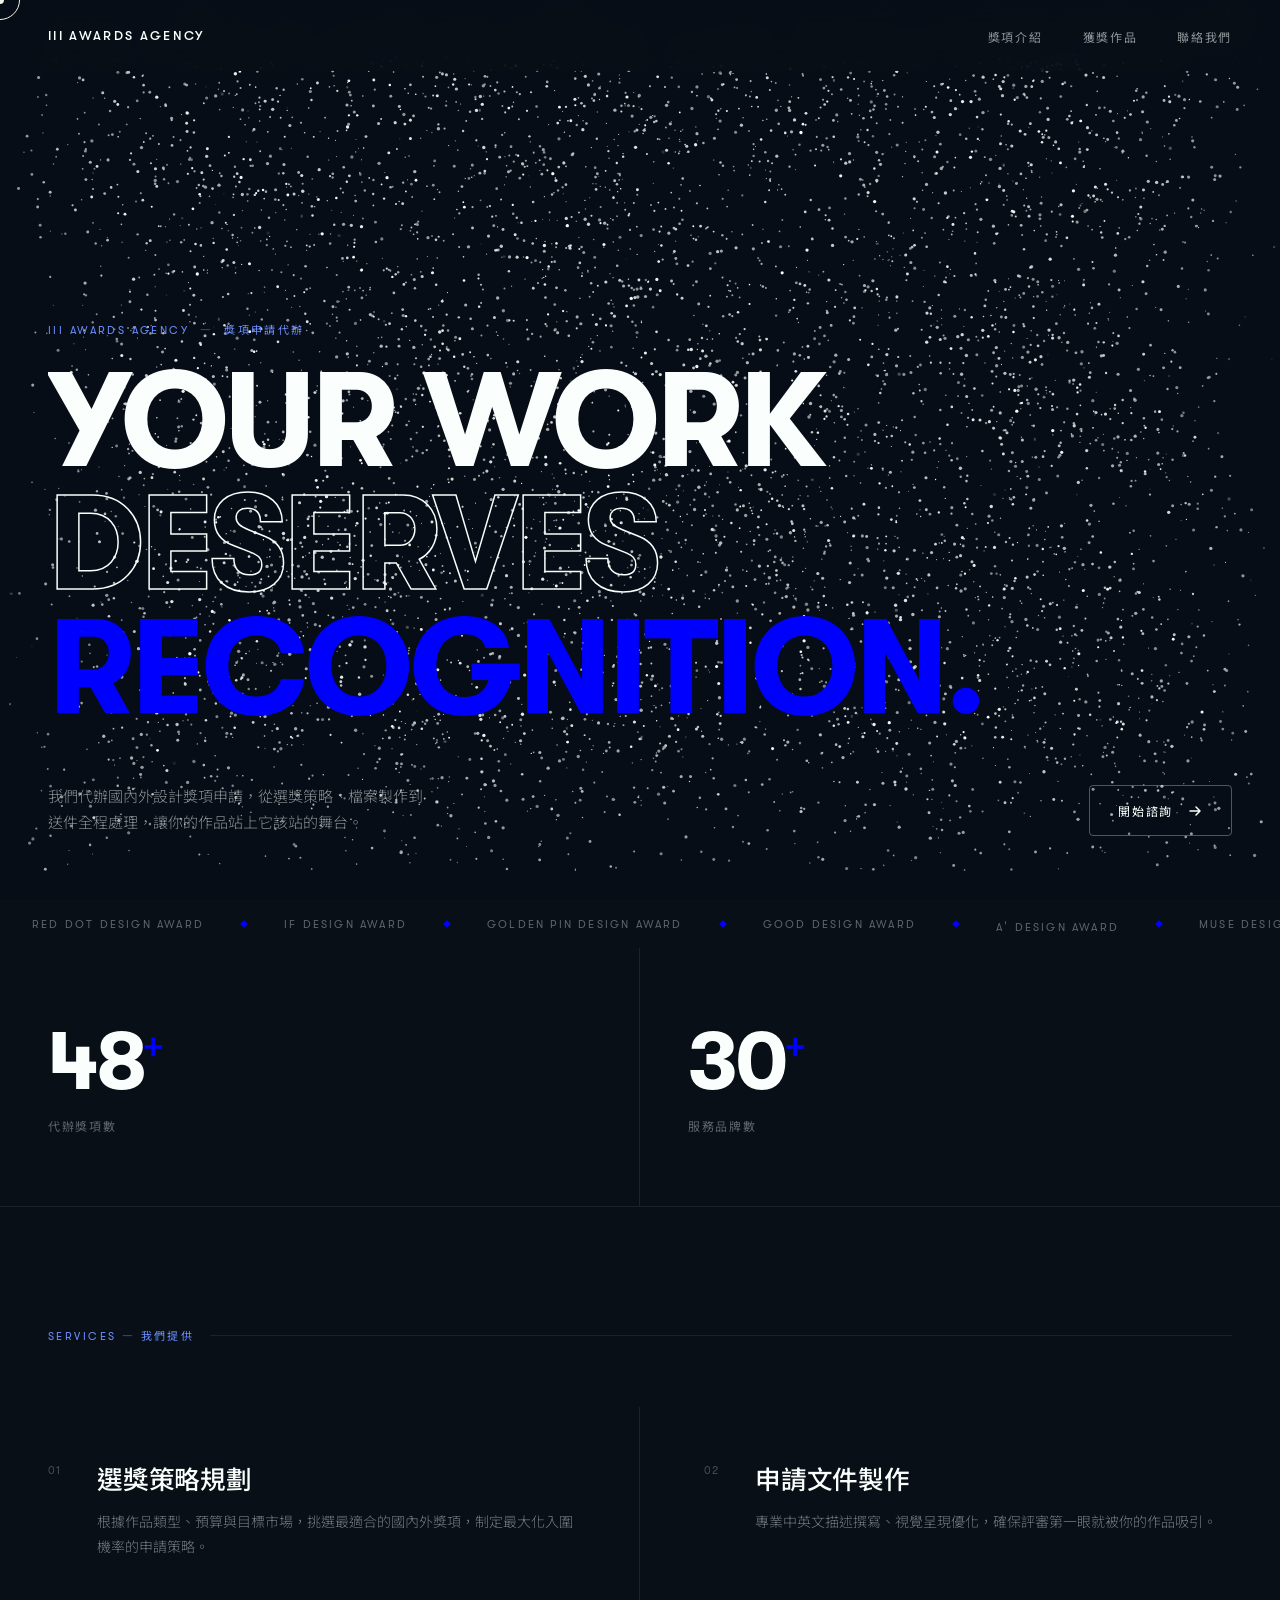
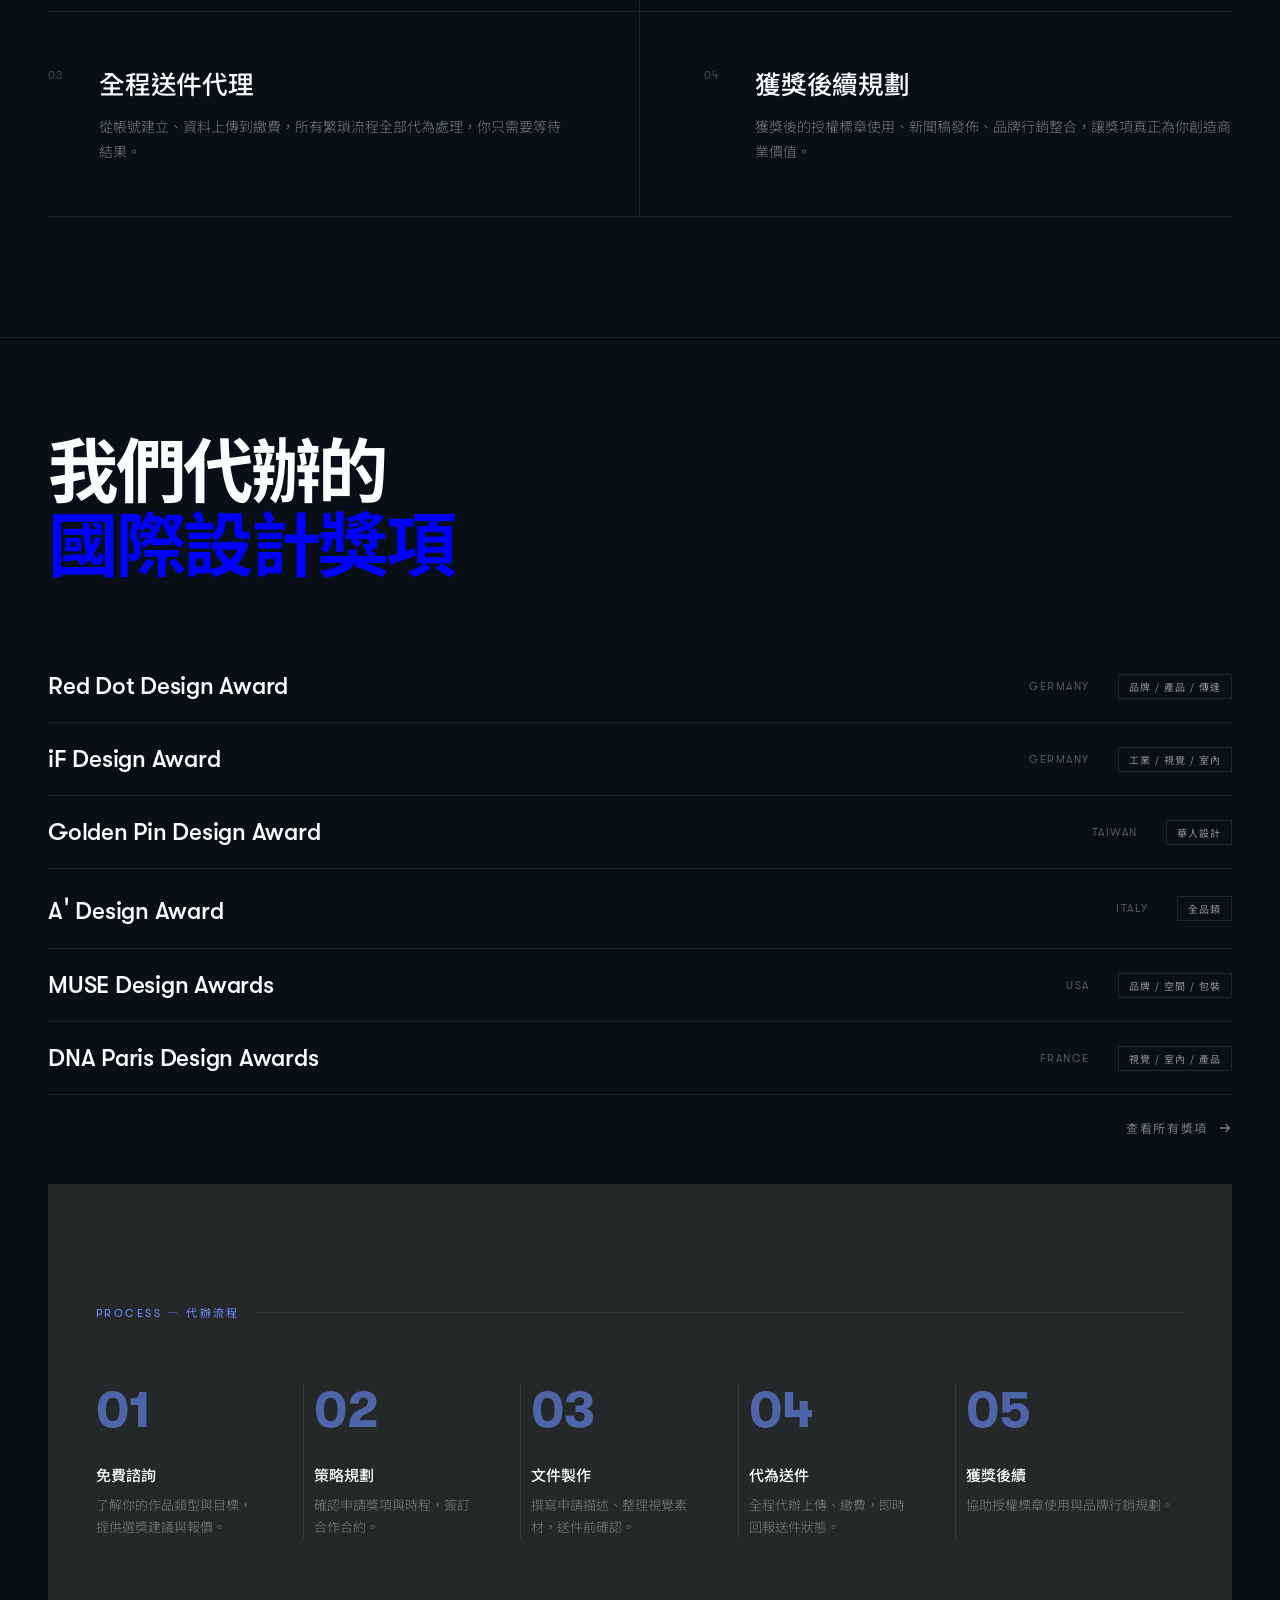
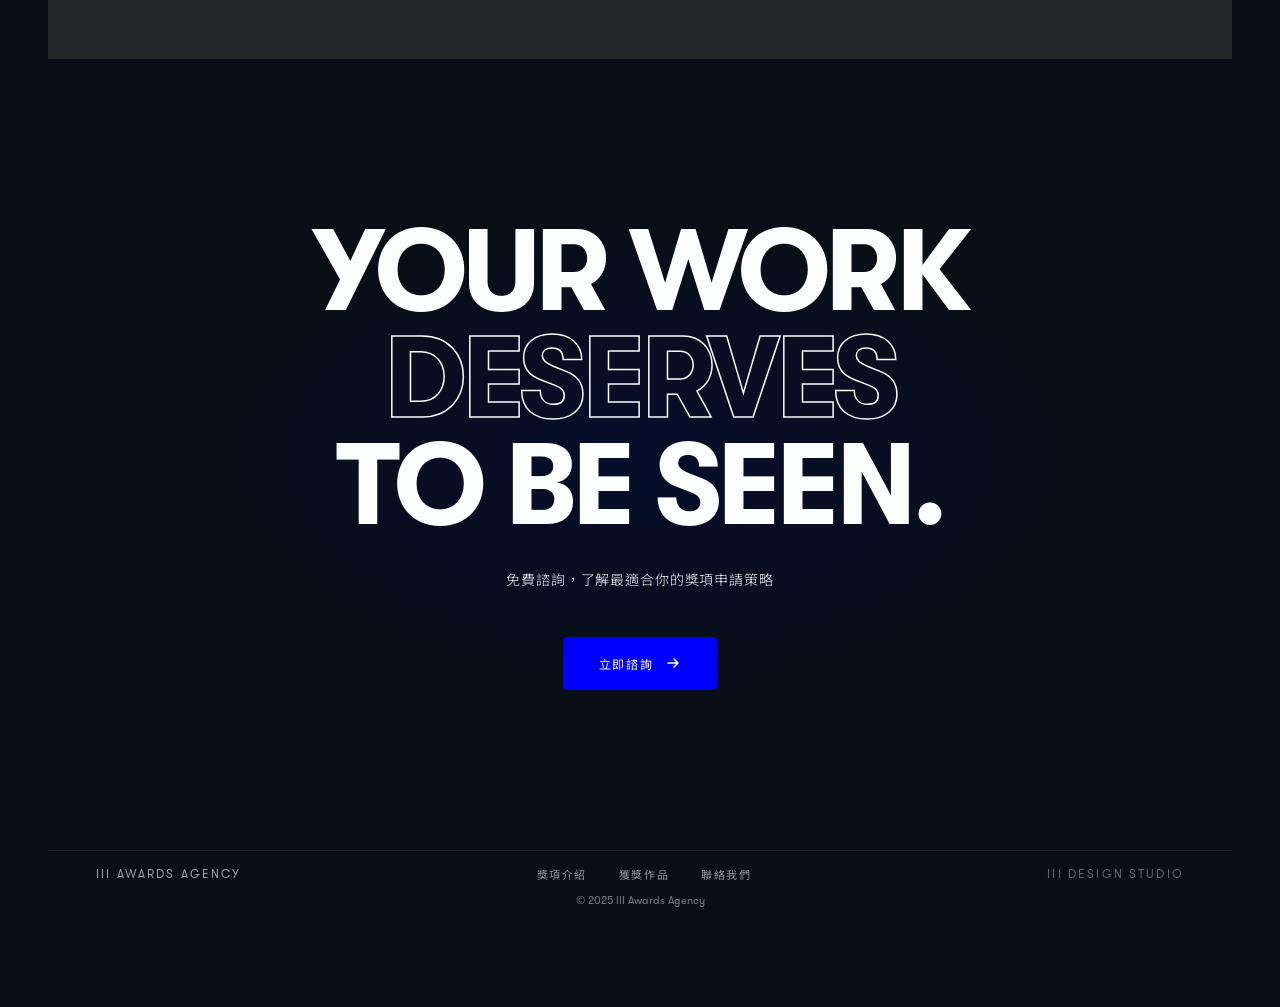
==== index.html @ 96a88ba6 "Update all HTML files" ====
<!DOCTYPE html>
<html lang="zh-TW">
<head>
<meta charset="UTF-8">
<meta name="viewport" content="width=device-width, initial-scale=1.0">
<title>III Awards Agency</title>
<link rel="preconnect" href="https://fonts.googleapis.com">
<link href="https://fonts.googleapis.com/css2?family=Noto+Sans+TC:wght@300;400;500;700&display=swap" rel="stylesheet">
<style>
  *, *::before, *::after { margin: 0; padding: 0; box-sizing: border-box; }
  html { scroll-behavior: smooth; }

  @font-face {
    font-family: 'GT Walsheim Trial';
    src: url('[data-uri]') format('opentype');
    font-weight: 400;
    font-display: swap;
  }
  @font-face {
    font-family: 'GT Walsheim Trial';
    src: url('[data-uri]') format('opentype');
    font-weight: 500;
    font-display: swap;
  }
  @font-face {
    font-family: 'GT Walsheim Trial';
    src: url('[data-uri]') format('opentype');
    font-weight: 700;
    font-display: swap;
  }
  :root {
    --kuro: #080F17;
    --snowy: #FAFFFD;
    --midnight: #252829;
    --blue: #0000FF;
    --blue-light: #6B8EFF;
    --sans: 'GT Walsheim Trial', 'Noto Sans TC', sans-serif;
  }
  /* CURSOR */
  * { cursor: none; }
  a, button { pointer-events: auto; }
  #cursor-dot {
    position: fixed; z-index: 9999;
    width: 8px; height: 8px;
    background: var(--snowy);
    border-radius: 50%;
    transform: translate(-50%, -50%);
    pointer-events: none;
    mix-blend-mode: difference;
  }
  #cursor-ring {
    position: fixed; z-index: 9998;
    width: 40px; height: 40px;
    border: 1.5px solid var(--snowy);
    border-radius: 50%;
    transform: translate(-50%, -50%);
    pointer-events: none;
    transition: width .25s, height .25s, border-color .25s;
    mix-blend-mode: difference;
  }
  body.hovering #cursor-ring {
    width: 64px; height: 64px;
    border-color: var(--blue);
  }

  body {
    background: var(--kuro);
    color: var(--snowy);
    font-family: var(--sans);
    overflow-x: hidden;
    -webkit-font-smoothing: antialiased;
  }

  /* NAV */
  nav {
    position: fixed; top: 0; left: 0; right: 0; z-index: 100;
    display: flex; align-items: center; justify-content: space-between;
    padding: 28px 48px;
    background: rgba(8,15,23,.85);
    backdrop-filter: blur(12px);
    -webkit-backdrop-filter: blur(12px);
  }
  .nav-logo {
    font-size: 13px; letter-spacing: .18em; text-transform: uppercase;
    color: var(--snowy); text-decoration: none; font-weight: 500;
  }
  .nav-links { display: flex; gap: 40px; list-style: none; position: fixed; top: 0; right: 48px; padding: 28px 0; align-items: center; z-index: 200; }
  .nav-links a {
    font-size: 12px; letter-spacing: .14em; text-transform: uppercase;
    color: var(--snowy); text-decoration: none; opacity: .55;
    transition: opacity .2s;
  }
  .nav-links a:hover { opacity: 1; }

  /* HERO */
  #hero {
    min-height: 100vh;
    display: flex; flex-direction: column; justify-content: flex-end;
    padding: 80px 48px 64px;
    position: relative;
  }

  .hero-eyebrow {
    font-size: 11px; letter-spacing: .22em; text-transform: uppercase;
    color: var(--blue-light); margin-bottom: 24px;
    animation: fadeUp .8s .3s both;
  }

  .hero-title {
    font-size: clamp(68px, 10.5vw, 156px);
    font-weight: 700; line-height: .92; letter-spacing: -.03em;
    text-transform: uppercase;
  }
  .hero-title .line { display: block; overflow: hidden; }
  .hero-title .line-inner {
    display: block;
    animation: slideUp .9s cubic-bezier(.16,1,.3,1) both;
  }
  .hero-title .line:nth-child(1) .line-inner { animation-delay: .4s; }
  .hero-title .line:nth-child(2) .line-inner { animation-delay: .52s; }
  .hero-title .line:nth-child(3) .line-inner { animation-delay: .64s; }
  .accent { color: var(--blue); }
  .outline {
    -webkit-text-stroke: 1.5px var(--snowy);
    color: transparent;
  }

  .hero-bottom {
    display: flex; align-items: flex-end; justify-content: space-between;
    margin-top: 52px;
    animation: fadeUp .8s 1s both;
  }
  .hero-desc {
    max-width: 380px; font-size: 15px; line-height: 1.75;
    opacity: .55; font-weight: 300;
  }
  .hero-cta {
    display: inline-flex; align-items: center; gap: 14px;
    text-decoration: none; color: var(--snowy);
    font-size: 12px; letter-spacing: .14em; text-transform: uppercase;
    border: 1px solid rgba(250,255,253,.3); padding: 16px 28px;
    border-radius: 4px;
    transition: background .3s, border-color .3s;
  }
  .hero-cta:hover { background: var(--blue); border-color: var(--blue); }
  .hero-cta svg { transition: transform .3s; }
  .hero-cta:hover svg { transform: translateX(5px); }

  .hero-bg-text { display: none; }

  .scroll-indicator, .scroll-line, .scroll-line::after { display: none !important; }

  /* MARQUEE */
  .marquee-wrap {
    overflow: hidden; padding: 14px 0; white-space: nowrap;
  }
  .marquee-track {
    display: inline-flex;
    animation: marquee 22s linear infinite;
  }
  .marquee-item {
    font-size: 11px; letter-spacing: .2em; text-transform: uppercase;
    opacity: .35; padding: 0 32px;
  }
  .marquee-sep { color: var(--blue); opacity: 1 !important; padding: 0 4px; font-size: 8px; }

  /* STATS */
  #stats {
    display: grid; grid-template-columns: repeat(2, 1fr);
    border-bottom: 1px solid rgba(250,255,253,.08);
  }
  .stat-item {
    padding: 72px 48px;
    border-right: 1px solid rgba(250,255,253,.08);
  }
  .stat-item:last-child { border-right: none; }
  .stat-num {
    font-size: clamp(56px, 6.5vw, 92px);
    font-weight: 700; letter-spacing: -.04em; line-height: 1;
  }
  .stat-num sup { font-size: .42em; color: var(--blue); vertical-align: super; }
  .stat-label {
    margin-top: 14px; font-size: 12px; letter-spacing: .14em;
    text-transform: uppercase; opacity: .35;
  }

  /* SERVICES */
  #services { padding: 120px 48px; }
  .section-tag {
    display: flex; align-items: center; gap: 16px;
    font-size: 11px; letter-spacing: .22em; text-transform: uppercase;
    color: var(--blue-light); margin-bottom: 64px;
  }
  .section-tag::after {
    content: ''; flex: 1; height: 1px;
    background: rgba(250,255,253,.08);
  }

  .services-grid { display: grid; grid-template-columns: 1fr 1fr; }
  .service-item {
    padding: 52px 0; border-bottom: 1px solid rgba(250,255,253,.08);
    display: flex; gap: 36px; align-items: flex-start;
    position: relative;
  }
  .service-item:nth-child(odd) {
    padding-right: 64px;
    border-right: 1px solid rgba(250,255,253,.08);
  }
  .service-item:nth-child(even) { padding-left: 64px; }
  .service-num {
    font-size: 11px; letter-spacing: .1em; opacity: .25;
    padding-top: 5px; flex-shrink: 0;
  }
  .service-content h3 {
    font-size: clamp(19px, 2vw, 26px); font-weight: 500;
    letter-spacing: -.01em; margin-bottom: 14px;
    transition: color .3s;
  }
  .service-item:hover .service-content h3 { color: var(--blue); }
  .service-content p {
    font-size: 14px; line-height: 1.75; opacity: .45; font-weight: 300;
  }

  /* AWARDS */
  #awards { padding: 100px 48px; border-top: 1px solid rgba(250,255,253,.08); }
  .awards-heading {
    font-size: clamp(38px, 5.5vw, 72px);
    font-weight: 700; letter-spacing: -.035em; line-height: 1.05;
    max-width: 680px; margin-bottom: 64px;
  }
  .awards-heading em { font-style: normal; color: var(--blue); }

  .award-row {
    display: flex; align-items: center; justify-content: space-between;
    padding: 22px 0; border-bottom: 1px solid rgba(250,255,253,.07);
    transition: padding-left .3s cubic-bezier(.16,1,.3,1);
  }
  .award-row:hover { padding-left: 12px; }
  .award-row:hover .award-name { color: var(--blue); }
  .award-name {
    font-size: clamp(17px, 1.9vw, 25px); font-weight: 500;
    letter-spacing: -.01em; transition: color .25s;
  }
  .award-meta { display: flex; align-items: center; gap: 28px; }
  .award-region {
    font-size: 11px; letter-spacing: .14em; text-transform: uppercase; opacity: .3;
  }
  .award-tag {
    font-size: 10px; letter-spacing: .1em; text-transform: uppercase;
    border: 1px solid rgba(250,255,253,.18); padding: 4px 10px; opacity: .55;
  }
  .award-more {
    padding: 24px 0 48px;
    display: flex; justify-content: flex-end;
  }
  .award-more-link {
    display: inline-flex; align-items: center; gap: 10px;
    font-size: 12px; letter-spacing: .14em; text-transform: uppercase;
    color: var(--snowy); text-decoration: none; opacity: .45;
    transition: opacity .2s, color .2s;
  }
  .award-more-link:hover { opacity: 1; color: var(--blue); }

  /* PROCESS */
  #process { padding: 120px 48px; background: var(--midnight); }
  .process-grid {
    display: grid; grid-template-columns: repeat(5, 1fr);
    gap: 0; margin-top: 60px;
  }
  .process-step {
    padding-right: 40px; border-right: 1px solid rgba(250,255,253,.08); margin-right: 10px;
  }
  .process-step:last-child { padding-right: 0; border-right: none; margin-right: 0; }
  .process-step-num {
    font-size: 52px; font-weight: 700;
    color: var(--blue-light); opacity: .6; line-height: 1; margin-bottom: 28px;
  }
  .process-step h4 {
    font-size: 15px; font-weight: 500; margin-bottom: 10px;
  }
  .process-step p {
    font-size: 13px; line-height: 1.7; opacity: .4; font-weight: 300;
  }

  /* CTA */
  #cta {
    padding: 160px 48px;
    display: flex; flex-direction: column; align-items: center; text-align: center;
    position: relative; overflow: hidden;
  }
  .cta-glow {
    position: absolute; inset: 0;
    background: radial-gradient(ellipse 55% 45% at 50% 50%, rgba(0,0,255,.09) 0%, transparent 70%);
    pointer-events: none;
  }
  .cta-title {
    font-size: clamp(52px, 9vw, 128px);
    font-weight: 700; letter-spacing: -.04em; line-height: .93;
    text-transform: uppercase; max-width: 860px;
  }
  .cta-sub {
    margin-top: 28px; font-size: 14px; opacity: .4;
    letter-spacing: .06em; font-weight: 300;
  }
  .cta-btn {
    margin-top: 48px;
    display: inline-flex; align-items: center; gap: 12px;
    background: var(--blue); color: var(--snowy);
    text-decoration: none; font-size: 12px;
    letter-spacing: .14em; text-transform: uppercase;
    padding: 18px 36px;
    border-radius: 4px;
    transition: background .3s, color .3s, transform .3s;
  }
  .cta-btn:hover {
    background: var(--snowy); color: var(--kuro);
    transform: translateY(-2px);
  }

  /* FOOTER */
  footer {
    border-top: 1px solid rgba(250,255,253,.08);
    padding: 14px 48px 0;
    display: flex; flex-direction: column; align-items: center; gap: 8px;
  }
  .footer-bottom-row {
    width: 100%;
    display: flex; align-items: center; justify-content: space-between;
  }
  .footer-logo { font-size: 12px; letter-spacing: .18em; text-transform: uppercase; opacity: .6; }
  .footer-links { display: flex; gap: 32px; list-style: none; }
  .footer-links a {
    font-size: 11px; letter-spacing: .14em; text-transform: uppercase;
    color: var(--snowy); text-decoration: none; opacity: .55;
    transition: opacity .2s; white-space: nowrap;
  }
  .footer-links a:hover { opacity: 1; }
  .footer-studio-link {
    display: inline-flex; align-items: center; gap: 10px;
    text-decoration: none; color: var(--snowy);
    font-size: 11px; letter-spacing: .14em; text-transform: uppercase;
    border: 1px solid rgba(250,255,253,.2); padding: 10px 18px;
    opacity: .5; transition: opacity .2s, border-color .2s;
  }
  .footer-studio-link:hover { opacity: 1; border-color: var(--blue); }
  .footer-copy { font-size: 11px; opacity: .45;  text-align: center; }

  /* KEYFRAMES */
  @keyframes fadeUp {
    from { opacity: 0; transform: translateY(20px); }
    to { opacity: 1; transform: translateY(0); }
  }
  @keyframes slideUp {
    from { transform: translateY(105%); }
    to { transform: translateY(0); }
  }
  @keyframes marquee {
    from { transform: translateX(0); }
    to { transform: translateX(-50%); }
  }
  @keyframes scrollDrop {
    0% { top: -100%; }
    100% { top: 100%; }
  }
  /* HERO LOGO */
  #particle-canvas {
    position: absolute;
    top: 0; left: 0;
    width: 100%; height: 100%;
    pointer-events: none;
    z-index: 0;
  }
  #hero > *:not(#particle-canvas) { position: relative; z-index: 1; }
  .hero-logo-wrap { display: none; }



  /* HAMBURGER */
  .nav-toggle { display: none; flex-direction: column; gap: 5px; background: none; border: none; cursor: none; z-index: 101; padding: 4px; }
  .nav-toggle span { display: block; width: 22px; height: 1.5px; background: var(--snowy); transition: transform .3s, opacity .3s; }
  .nav-toggle.open span:nth-child(1) { transform: translateY(6.5px) rotate(45deg); }
  .nav-toggle.open span:nth-child(2) { opacity: 0; }
  .nav-toggle.open span:nth-child(3) { transform: translateY(-6.5px) rotate(-45deg); }
  @media (max-width: 768px) {
    nav { padding: 14px 20px; }
    .nav-toggle { display: flex; }
    .nav-links {
      display: none; position: fixed; top: 0; left: 0; right: 0; bottom: 0; padding: 0;
      background: rgba(8,15,23,.97); flex-direction: column;
      align-items: center; justify-content: center; gap: 40px; z-index: 200;
    }
    .nav-links.open { display: flex; }
    .nav-links li a { font-size: 20px; letter-spacing: .1em; opacity: .8; }

    /* PROCESS: stack vertically on mobile */
    .process-grid {
      grid-template-columns: 1fr;
      overflow-x: visible;
    }
    .process-step {
      padding-right: 0;
      border-right: none;
      margin-right: 0;
      padding-bottom: 40px;
      border-bottom: 1px solid rgba(250,255,253,.08);
      margin-bottom: 10px;
    }
    .process-step:last-child {
      padding-bottom: 0;
      border-bottom: none;
      margin-bottom: 0;
    }

    /* CTA button: normal on mobile */
    .hero-cta {
      white-space: nowrap;
    }

    /* Hero bottom: stack vertically on mobile */
    .hero-bottom {
      flex-direction: column;
      align-items: flex-start;
      gap: 32px;
    }

    /* Services: single column on mobile */
    .services-grid { grid-template-columns: 1fr; }
    .service-item:nth-child(odd) { padding-right: 0; border-right: none; }
    .service-item:nth-child(even) { padding-left: 0; }

    /* FOOTER: stack vertically */
    .footer-bottom-row {
      flex-direction: column;
      align-items: center;
      text-align: center;
      gap: 16px;
    }
    .footer-links a { font-size: 11px; }
  }
  @media(pointer:coarse){ #cursor-dot, #cursor-ring { display: none; } * { cursor: auto; } }
</style>
</head>
<body>

<div id="cursor-dot"></div>
<div id="cursor-ring"></div>
<!-- NAV -->
<nav>
  <a href="index.html" class="nav-logo">III AWARDS AGENCY</a>
    <button class="nav-toggle" id="navToggle" aria-label="Menu">
    <span></span><span></span><span></span>
  </button>
</nav>
<ul class="nav-links" id="navLinks">
    <li><a href="awards.html">獎項介紹</a></li>
    <li><a href="works.html">獲獎作品</a></li>
    <li><a href="contact.html">聯絡我們</a></li>
  </ul>

<!-- HERO -->
<section id="hero">
  <canvas id="particle-canvas"></canvas>
  <div class="hero-bg-text">IAA</div>
  <div class="hero-logo-wrap">
    <div class="hero-logo-img" style="display:block;width:100%;"><?xml version="1.0" encoding="UTF-8"?>
<svg id="_圖層_1" xmlns="http://www.w3.org/2000/svg" version="1.1" viewBox="0 0 1920 334.55">
  <!-- Generator: Adobe Illustrator 30.2.1, SVG Export Plug-In . SVG Version: 2.1.1 Build 1)  -->
  <defs>
    <style>
      .st0 {
        fill: #fff;
      }
    </style>
  </defs>
  <path class="st0" d="M1919.74,185.83c-1.14,4.52-5.8,7.36-10.19,6.85-2.38-.27-4.57-1.37-6.53-2.74-1.92-1.37-3.75-2.83-5.71-4.16-3.88-2.61-7.95-4.94-12.16-6.99-4.16-2.01-8.5-3.79-12.93-5.26-4.48-1.51-9-2.79-13.62-3.75-4.71-1.05-9.46-1.83-14.26-2.42-4.89-.55-9.83-.96-14.81-1.14-2.97-.14-5.99-.18-9-.18-26.6,0-51.5,7.81-72.53,21.39-.87.55-1.78,1.14-2.65,1.74-.41.27-.82.55-1.19.82l-179.14,118.09-1.05.69-4.62,3.24c-.32.23-.69.41-1.05.59-26.09,15.22-52.01,22.3-77.46,21.94-54.49-.78-96.82-34.3-133.12-71.63-36.04-37.06-71.42-89.01-124.23-101.35-10.14-2.37-20.56-3.55-30.97-3.55-27.6,0-53.29,8.27-74.86,22.48-1.87,1.23-3.75,2.51-5.58,3.84-.14.14-.32.23-.5.37l-1.78,1.23-180.38,125.31c-.37.23-.73.41-1.1.59-7.54,4.39-15.08,8.13-22.58,11.2-.87.37-1.69.69-2.56,1.01-3.11,1.19-6.22,2.28-9.32,3.29-1.23.41-2.47.78-3.75,1.14-45.97,13.14-89.2.82-127.45-25.66-21.61-14.96-41.24-32.9-58.14-53.29-16.01-19.32-31.14-39.63-49.97-56.37-8.18-7.28-17.05-13.82-26.71-19.01-19.19-10.33-41.04-16.13-64.21-16.13-27.6,0-53.29,8.27-74.86,22.48-1.87,1.23-3.75,2.51-5.58,3.84l-.5.37s-1.55,1.1-1.6,1.1l-174.89,121.47-1.1.73-4.62,3.24c-.32.23-.69.41-1.05.59-26.6,15.54-52.97,22.53-78.83,21.98-.64,0-1.28,0-1.92-.05-13.98-.14-27.65-2.7-40.86-7.81-.18-.09-.32-.14-.46-.18-35.55-12.38-69.97-38.75-102.64-76.64l-13.62-16.5L3.68,159.46l-1.1-1.51c-2.74-3.75-2.88-6.85-2.33-9.19,1.14-4.52,5.8-7.36,10.19-6.85,2.38.27,4.57,1.37,6.53,2.74,1.92,1.37,3.75,2.83,5.71,4.16,3.88,2.61,7.95,4.94,12.16,6.99,4.16,2.01,8.5,3.79,12.93,5.26,4.48,1.51,9,2.79,13.62,3.75,4.71,1.05,9.46,1.83,14.26,2.42,4.89.55,9.83.96,14.81,1.14,2.97.14,5.99.18,9,.18,26.6,0,51.5-7.81,72.53-21.39.87-.55,1.78-1.14,2.65-1.74.41-.27.82-.55,1.19-.82L354.93,26.56l1.1-.73,4.62-3.25c.32-.23.69-.41,1.05-.59C387.79,6.78,413.7-.31,439.16.06c15.22-.27,29.98,2.28,44.24,7.86,15.9,6.17,31.17,15.99,45.84,29.8,12.98,12.16,23.54,26.69,35.37,39.9,5.58,6.22,10.92,12.61,16.04,19.24,17.09,22.26,41.27,41.5,65.9,55.3,5.16,2.88,10.47,5.53,15.86,7.86.05.05.14.05.18.09,16.13,7.04,33.27,11.56,50.86,12.48,9.47.49,19.01-.12,28.36-1.66,9.41-1.55,18.65-4.07,27.59-7.39,8.87-3.3,17.46-7.37,25.56-12.27,24.49-14.82,110.8-73.24,130.4-86.15,19.72-12.99,39.07-27.54,59.58-39.26,9.92-5.67,19.65-10.42,29.29-14.26.87-.37,1.69-.69,2.56-1.01,3.11-1.19,6.26-2.28,9.37-3.29,1.23-.41,2.47-.78,3.7-1.14,31.44-9.32,61.33-8.23,89.3,4.71.14,0,.27.05.36.14,9.6,4.43,18.92,10.28,28.01,17.55.32.18.64.46.91.73,10.74,8.68,21.16,19.38,31.21,32.17,8.09,9.6,15.99,19.38,24.13,28.97,10.56,12.52,21.89,24.5,34.14,35.14,14.62,12.89,30.62,23.95,48.35,32.31,1.92.91,3.88,1.78,5.85,2.61,6.99,2.97,14.12,5.48,21.43,7.45,30.12,8.13,61.56,5.44,90.26-6.58,9.55-3.43,18.6-7.95,27.01-13.39.87-.55,1.78-1.14,2.65-1.74.41-.27.82-.55,1.19-.82l179.1-118.04,1.1-.73,4.62-3.24c.32-.23.69-.41,1.05-.59,26.6-15.54,52.97-22.53,78.83-21.98.69.05,1.33.05,1.92.05,13.98.14,27.65,2.7,40.86,7.82.18.05.32.09.46.18,35.55,12.39,69.97,38.75,102.64,76.64l13.62,16.5,57.45,73.17,1.1,1.51c2.74,3.75,2.88,6.85,2.33,9.19v-.06Z"/>
</svg></div>
  </div>
    <p class="hero-eyebrow">III Awards Agency &nbsp;—&nbsp; 獎項申請代辦</p>
  <h1 class="hero-title">
    <span class="line"><span class="line-inner">Your Work</span></span>
    <span class="line"><span class="line-inner outline">Deserves</span></span>
    <span class="line"><span class="line-inner accent">Recognition.</span></span>
  </h1>
  <div class="hero-bottom">
    <p class="hero-desc">
      我們代辦國內外設計獎項申請，從選獎策略、檔案製作到送件全程處理，讓你的作品站上它該站的舞台。
    </p>
    <a href="contact.html" class="hero-cta">
      開始諮詢
      <svg width="16" height="16" viewBox="0 0 16 16" fill="none">
        <path d="M3 8h10M9 4l4 4-4 4" stroke="currentColor" stroke-width="1.5" stroke-linecap="round" stroke-linejoin="round"/>
      </svg>
    </a>
  </div>
</section>

<!-- MARQUEE -->
<div class="marquee-wrap">
  <div class="marquee-track">
    <span class="marquee-item">Red Dot Design Award</span><span class="marquee-sep">◆</span>
    <span class="marquee-item">iF Design Award</span><span class="marquee-sep">◆</span>
    <span class="marquee-item">Golden Pin Design Award</span><span class="marquee-sep">◆</span>
    <span class="marquee-item">Good Design Award</span><span class="marquee-sep">◆</span>
    <span class="marquee-item">A' Design Award</span><span class="marquee-sep">◆</span>
    <span class="marquee-item">MUSE Design Awards</span><span class="marquee-sep">◆</span>
    <span class="marquee-item">DNA Paris Design Awards</span><span class="marquee-sep">◆</span>
    <span class="marquee-item">Taiwan Excellence</span><span class="marquee-sep">◆</span>
    <span class="marquee-item">Red Dot Design Award</span><span class="marquee-sep">◆</span>
    <span class="marquee-item">iF Design Award</span><span class="marquee-sep">◆</span>
    <span class="marquee-item">Golden Pin Design Award</span><span class="marquee-sep">◆</span>
    <span class="marquee-item">Good Design Award</span><span class="marquee-sep">◆</span>
    <span class="marquee-item">A' Design Award</span><span class="marquee-sep">◆</span>
    <span class="marquee-item">MUSE Design Awards</span><span class="marquee-sep">◆</span>
    <span class="marquee-item">DNA Paris Design Awards</span><span class="marquee-sep">◆</span>
    <span class="marquee-item">Taiwan Excellence</span><span class="marquee-sep">◆</span>
  </div>
</div>

<!-- STATS -->
<section id="stats">
  <div class="stat-item">
    <div class="stat-num">48<sup>+</sup></div>
    <div class="stat-label">代辦獎項數</div>
  </div>
  <div class="stat-item">
    <div class="stat-num">30<sup>+</sup></div>
    <div class="stat-label">服務品牌數</div>
  </div>
</section>

<!-- SERVICES -->
<section id="services">
  <div class="section-tag">Services — 我們提供</div>
  <div class="services-grid">
    <div class="service-item">
      <span class="service-num">01</span>
      <div class="service-content">
        <h3>選獎策略規劃</h3>
        <p>根據作品類型、預算與目標市場，挑選最適合的國內外獎項，制定最大化入圍機率的申請策略。</p>
      </div>
    </div>
    <div class="service-item">
      <span class="service-num">02</span>
      <div class="service-content">
        <h3>申請文件製作</h3>
        <p>專業中英文描述撰寫、視覺呈現優化，確保評審第一眼就被你的作品吸引。</p>
      </div>
    </div>
    <div class="service-item">
      <span class="service-num">03</span>
      <div class="service-content">
        <h3>全程送件代理</h3>
        <p>從帳號建立、資料上傳到繳費，所有繁瑣流程全部代為處理，你只需要等待結果。</p>
      </div>
    </div>
    <div class="service-item">
      <span class="service-num">04</span>
      <div class="service-content">
        <h3>獲獎後續規劃</h3>
        <p>獲獎後的授權標章使用、新聞稿發佈、品牌行銷整合，讓獎項真正為你創造商業價值。</p>
      </div>
    </div>
  </div>
</section>

<!-- AWARDS LIST -->
<section id="awards">
  <h2 class="awards-heading">
    我們代辦的<br><em>國際設計獎項</em>
  </h2>
  <div class="awards-list">
    <div class="award-row">
      <span class="award-name">Red Dot Design Award</span>
      <div class="award-meta">
        <span class="award-region">Germany</span>
        <span class="award-tag">品牌 / 產品 / 傳達</span>
      </div>
    </div>
    <div class="award-row">
      <span class="award-name">iF Design Award</span>
      <div class="award-meta">
        <span class="award-region">Germany</span>
        <span class="award-tag">工業 / 視覺 / 室內</span>
      </div>
    </div>
    <div class="award-row">
      <span class="award-name">Golden Pin Design Award</span>
      <div class="award-meta">
        <span class="award-region">Taiwan</span>
        <span class="award-tag">華人設計</span>
      </div>
    </div>
    <div class="award-row">
      <span class="award-name">A' Design Award</span>
      <div class="award-meta">
        <span class="award-region">Italy</span>
        <span class="award-tag">全品類</span>
      </div>
    </div>
    <div class="award-row">
      <span class="award-name">MUSE Design Awards</span>
      <div class="award-meta">
        <span class="award-region">USA</span>
        <span class="award-tag">品牌 / 空間 / 包裝</span>
      </div>
    </div>
    <div class="award-row">
      <span class="award-name">DNA Paris Design Awards</span>
      <div class="award-meta">
        <span class="award-region">France</span>
        <span class="award-tag">視覺 / 室內 / 產品</span>
      </div>
    </div>
    <div class="award-more">
      <a href="awards.html" class="award-more-link">
        查看所有獎項
        <svg width="14" height="14" viewBox="0 0 14 14" fill="none">
          <path d="M2.5 7h9M8 3.5L11.5 7 8 10.5" stroke="currentColor" stroke-width="1.3" stroke-linecap="round" stroke-linejoin="round"/>
        </svg>
      </a>
    </div>

<!-- PROCESS -->
<section id="process">
  <div class="section-tag">Process — 代辦流程</div>
  <div class="process-grid">
    <div class="process-step">
      <div class="process-step-num">01</div>
      <h4>免費諮詢</h4>
      <p>了解你的作品類型與目標，提供選獎建議與報價。</p>
    </div>
    <div class="process-step">
      <div class="process-step-num">02</div>
      <h4>策略規劃</h4>
      <p>確認申請獎項與時程，簽訂合作合約。</p>
    </div>
    <div class="process-step">
      <div class="process-step-num">03</div>
      <h4>文件製作</h4>
      <p>撰寫申請描述、整理視覺素材，送件前確認。</p>
    </div>
    <div class="process-step">
      <div class="process-step-num">04</div>
      <h4>代為送件</h4>
      <p>全程代辦上傳、繳費，即時回報送件狀態。</p>
    </div>
    <div class="process-step">
      <div class="process-step-num">05</div>
      <h4>獲獎後續</h4>
      <p>協助授權標章使用與品牌行銷規劃。</p>
    </div>
  </div>
</section>

<!-- CTA -->
<section id="cta">
  <div class="cta-glow"></div>
  <h2 class="cta-title">
    Your Work<br><span class="outline">Deserves</span><br>To Be Seen.
  </h2>
  <p class="cta-sub">免費諮詢，了解最適合你的獎項申請策略</p>
  <a href="contact.html" class="cta-btn">
    立即諮詢
    <svg width="16" height="16" viewBox="0 0 16 16" fill="none">
      <path d="M3 8h10M9 4l4 4-4 4" stroke="currentColor" stroke-width="1.5" stroke-linecap="round" stroke-linejoin="round"/>
    </svg>
  </a>
</section>

<!-- FOOTER -->
<footer>
  <div class="footer-bottom-row">
    <div class="footer-logo">III AWARDS AGENCY</div>
    <ul class="footer-links">
      <li><a href="awards.html">獎項介紹</a></li>
      <li><a href="works.html">獲獎作品</a></li>
      <li><a href="contact.html">聯絡我們</a></li>
    </ul>
    <div class="footer-logo"><a href="https://iiidesignstudio.webflow.io" target="_blank" style="color:inherit;text-decoration:none;opacity:.6;transition:opacity .2s;" onmouseenter="this.style.opacity='1'" onmouseleave="this.style.opacity='.6'">III Design Studio</a></div>
  </div>
  <div class="footer-copy">© 2025 III Awards Agency</div>
</footer>

<script>
  // CURSOR
  const dot = document.getElementById('cursor-dot');
  const ring = document.getElementById('cursor-ring');
  let mx = 0, my = 0, rx = 0, ry = 0;

  document.addEventListener('mousemove', e => {
    mx = e.clientX; my = e.clientY;
    dot.style.left = mx + 'px';
    dot.style.top = my + 'px';
  });

  (function animRing() {
    rx += (mx - rx) * .11;
    ry += (my - ry) * .11;
    ring.style.left = rx + 'px';
    ring.style.top = ry + 'px';
    requestAnimationFrame(animRing);
  })();

  document.querySelectorAll('a, button, .service-item, .award-row').forEach(el => {
    el.addEventListener('mouseenter', () => document.body.classList.add('hovering'));
    el.addEventListener('mouseleave', () => document.body.classList.remove('hovering'));
  });

  // SCROLL REVEAL via IntersectionObserver
  const io = new IntersectionObserver(entries => {
    entries.forEach(e => {
      if (e.isIntersecting) {
        e.target.style.opacity = '1';
        e.target.style.transform = 'translateY(0) translateX(0)';
      }
    });
  }, { threshold: 0.12 });

  function reveal(selector, opts = {}) {
    document.querySelectorAll(selector).forEach((el, i) => {
      const tx = opts.x ? `translateX(${opts.x})` : 'translateY(30px)';
      const delay = opts.stagger ? i * opts.stagger : (opts.delay || 0);
      el.style.opacity = '0';
      el.style.transform = tx;
      el.style.transition = `opacity .7s ${delay}s cubic-bezier(.16,1,.3,1), transform .7s ${delay}s cubic-bezier(.16,1,.3,1)`;
      io.observe(el);
    });
  }

  reveal('.stat-item', { stagger: .1 });
  reveal('.service-item', { stagger: .08 });
  reveal('.awards-heading', { delay: 0 });
  reveal('.award-row', { x: '-20px', stagger: .07 });
  reveal('.process-step', { stagger: .1 });
  reveal('.cta-title', { delay: 0 });
  reveal('.cta-sub', { delay: .1 });
  reveal('.cta-btn', { delay: .2 });

  // LOGO PARTICLES — Canvas版
  (function() {
    const canvas = document.getElementById('particle-canvas');
    const ctx = canvas.getContext('2d');

    const SVG_PATH = "M1919.74,185.83c-1.14,4.52-5.8,7.36-10.19,6.85-2.38-.27-4.57-1.37-6.53-2.74-1.92-1.37-3.75-2.83-5.71-4.16-3.88-2.61-7.95-4.94-12.16-6.99-4.16-2.01-8.5-3.79-12.93-5.26-4.48-1.51-9-2.79-13.62-3.75-4.71-1.05-9.46-1.83-14.26-2.42-4.89-.55-9.83-.96-14.81-1.14-2.97-.14-5.99-.18-9-.18-26.6,0-51.5,7.81-72.53,21.39-.87.55-1.78,1.14-2.65,1.74-.41.27-.82.55-1.19.82l-179.14,118.09-1.05.69-4.62,3.24c-.32.23-.69.41-1.05.59-26.09,15.22-52.01,22.3-77.46,21.94-54.49-.78-96.82-34.3-133.12-71.63-36.04-37.06-71.42-89.01-124.23-101.35-10.14-2.37-20.56-3.55-30.97-3.55-27.6,0-53.29,8.27-74.86,22.48-1.87,1.23-3.75,2.51-5.58,3.84-.14.14-.32.23-.5.37l-1.78,1.23-180.38,125.31c-.37.23-.73.41-1.1.59-7.54,4.39-15.08,8.13-22.58,11.2-.87.37-1.69.69-2.56,1.01-3.11,1.19-6.22,2.28-9.32,3.29-1.23.41-2.47.78-3.75,1.14-45.97,13.14-89.2.82-127.45-25.66-21.61-14.96-41.24-32.9-58.14-53.29-16.01-19.32-31.14-39.63-49.97-56.37-8.18-7.28-17.05-13.82-26.71-19.01-19.19-10.33-41.04-16.13-64.21-16.13-27.6,0-53.29,8.27-74.86,22.48-1.87,1.23-3.75,2.51-5.58,3.84l-.5.37s-1.55,1.1-1.6,1.1l-174.89,121.47-1.1.73-4.62,3.24c-.32.23-.69.41-1.05.59-26.6,15.54-52.97,22.53-78.83,21.98-.64,0-1.28,0-1.92-.05-13.98-.14-27.65-2.7-40.86-7.81-.18-.09-.32-.14-.46-.18-35.55-12.38-69.97-38.75-102.64-76.64l-13.62-16.5L3.68,159.46l-1.1-1.51c-2.74-3.75-2.88-6.85-2.33-9.19,1.14-4.52,5.8-7.36,10.19-6.85,2.38.27,4.57,1.37,6.53,2.74,1.92,1.37,3.75,2.83,5.71,4.16,3.88,2.61,7.95,4.94,12.16,6.99,4.16,2.01,8.5,3.79,12.93,5.26,4.48,1.51,9,2.79,13.62,3.75,4.71,1.05,9.46,1.83,14.26,2.42,4.89.55,9.83.96,14.81,1.14,2.97.14,5.99.18,9,.18,26.6,0,51.5-7.81,72.53-21.39.87-.55,1.78-1.14,2.65-1.74.41-.27.82-.55,1.19-.82L354.93,26.56l1.1-.73,4.62-3.25c.32-.23.69-.41,1.05-.59C387.79,6.78,413.7-.31,439.16.06c15.22-.27,29.98,2.28,44.24,7.86,15.9,6.17,31.17,15.99,45.84,29.8,12.98,12.16,23.54,26.69,35.37,39.9,5.58,6.22,10.92,12.61,16.04,19.24,17.09,22.26,41.27,41.5,65.9,55.3,5.16,2.88,10.47,5.53,15.86,7.86.05.05.14.05.18.09,16.13,7.04,33.27,11.56,50.86,12.48,9.47.49,19.01-.12,28.36-1.66,9.41-1.55,18.65-4.07,27.59-7.39,8.87-3.3,17.46-7.37,25.56-12.27,24.49-14.82,110.8-73.24,130.4-86.15,19.72-12.99,39.07-27.54,59.58-39.26,9.92-5.67,19.65-10.42,29.29-14.26.87-.37,1.69-.69,2.56-1.01,3.11-1.19,6.26-2.28,9.37-3.29,1.23-.41,2.47-.78,3.7-1.14,31.44-9.32,61.33-8.23,89.3,4.71.14,0,.27.05.36.14,9.6,4.43,18.92,10.28,28.01,17.55.32.18.64.46.91.73,10.74,8.68,21.16,19.38,31.21,32.17,8.09,9.6,15.99,19.38,24.13,28.97,10.56,12.52,21.89,24.5,34.14,35.14,14.62,12.89,30.62,23.95,48.35,32.31,1.92.91,3.88,1.78,5.85,2.61,6.99,2.97,14.12,5.48,21.43,7.45,30.12,8.13,61.56,5.44,90.26-6.58,9.55-3.43,18.6-7.95,27.01-13.39.87-.55,1.78-1.14,2.65-1.74.41-.27.82-.55,1.19-.82l179.1-118.04,1.1-.73,4.62-3.24c.32-.23.69-.41,1.05-.59,26.6-15.54,52.97-22.53,78.83-21.98.69.05,1.33.05,1.92.05,13.98.14,27.65,2.7,40.86,7.82.18.05.32.09.46.18,35.55,12.39,69.97,38.75,102.64,76.64l13.62,16.5,57.45,73.17,1.1,1.51c2.74,3.75,2.88,6.85,2.33,9.19v-.06Z";

    const PARTICLE_COUNT = 2800;
    const MOUSE_RADIUS = 120;
    const PUSH_STRENGTH = 80;
    const RETURN_SPEED = 0.055;
    const FRICTION = 0.82;

    let particles = [], mouse = { x: -9999, y: -9999 };
    let W, H, logoPoints = [];

    function resize() {
      const hero = document.getElementById('hero');
      W = canvas.width = hero.offsetWidth;
      H = canvas.height = hero.offsetHeight;
      buildLogoPoints();
    }

    function buildLogoPoints() {
      logoPoints = [];
      const svgW = 1920, svgH = 334.55;
      // Logo 寬度佔 hero 寬度 52%，放在 hero 上半部（約 30% 高度處）
      const dispW = Math.min(W * 0.52, 640);
      const dispH = dispW * (svgH / svgW);
      const offX = (W - dispW) / 2;
      const isMobileLayout = W <= 768;
      const offY = (isMobileLayout ? (H - 437) / 2 : H * 0.28) - dispH / 2;

      const oc = document.createElement('canvas');
      oc.width = Math.floor(dispW);
      oc.height = Math.floor(dispH) + 2;
      const octx = oc.getContext('2d');
      octx.fillStyle = '#fff';
      const p2d = new Path2D(SVG_PATH);
      octx.save();
      octx.scale(dispW / svgW, dispH / svgH);
      octx.fill(p2d);
      octx.restore();

      const id = octx.getImageData(0, 0, oc.width, oc.height).data;
      const step = 4;
      const cands = [];
      for (let y = 0; y < oc.height; y += step)
        for (let x = 0; x < oc.width; x += step)
          if (id[(y * oc.width + x) * 4] > 200)
            cands.push({ x: offX + x, y: offY + y });

      const shuffled = cands.sort(() => Math.random() - 0.5);
      logoPoints = shuffled.slice(0, Math.min(PARTICLE_COUNT, cands.length));
      initParticles();
    }

    class Particle {
      constructor(t) {
        this.tx = t.x; this.ty = t.y;
        this.x = Math.random() * W;
        this.y = Math.random() * H;
        this.vx = 0; this.vy = 0;
        const isMobile = window.innerWidth <= 768;
        this.size = (Math.random() * 1.2 + 0.5) * (isMobile ? 0.5 : 1);
        const a = Math.random() * 0.35 + 0.65;
        this.color = `rgba(250,255,253,${a})`;
      }
      update(mx, my) {
        const dx = this.x - mx, dy = this.y - my;
        const dist = Math.sqrt(dx*dx + dy*dy);
        if (dist < MOUSE_RADIUS) {
          const force = (MOUSE_RADIUS - dist) / MOUSE_RADIUS;
          const angle = Math.atan2(dy, dx);
          this.vx += Math.cos(angle) * force * PUSH_STRENGTH * 0.12;
          this.vy += Math.sin(angle) * force * PUSH_STRENGTH * 0.12;
        }
        this.vx += (this.tx - this.x) * RETURN_SPEED;
        this.vy += (this.ty - this.y) * RETURN_SPEED;
        this.vx *= FRICTION; this.vy *= FRICTION;
        this.x += this.vx; this.y += this.vy;
      }
      draw() {
        ctx.beginPath();
        ctx.arc(this.x, this.y, this.size, 0, Math.PI * 2);
        ctx.fillStyle = this.color;
        ctx.fill();
      }
    }

    function initParticles() {
      particles = logoPoints.map(p => new Particle(p));
    }

    document.addEventListener('mousemove', e => {
      const rect = canvas.getBoundingClientRect();
      mouse.x = e.clientX - rect.left;
      mouse.y = e.clientY - rect.top;
    });
    document.addEventListener('mouseleave', () => { mouse.x = -9999; mouse.y = -9999; });

    let animId;
    function animate() {
      animId = requestAnimationFrame(animate);
      ctx.fillStyle = 'rgba(8,15,23,0.18)';
      ctx.fillRect(0, 0, W, H);
      for (const p of particles) { p.update(mouse.x, mouse.y); p.draw(); }
    }

    window.addEventListener('resize', () => { cancelAnimationFrame(animId); resize(); animate(); });    resize();
    animate();

    // 舊 particle 系統 stub（防止後面舊代碼出錯）
    const wrap = document.querySelector('.hero-logo-wrap');
    const svgEl = wrap ? wrap.querySelector('svg') : null;
    if (!wrap || !svgEl) return;

    // Container covers full hero area above logo, below nav
    const heroEl = document.getElementById('hero');
    const pc = document.createElement('div');
    pc.style.cssText = 'position:fixed;top:80px;left:0;right:0;bottom:0;pointer-events:none;overflow:hidden;z-index:50;';
    document.body.appendChild(pc);

    let dots = [];
    let mouseX = -9999, mouseY = -9999;
    let hovering = false;

    // Get path points in viewport coords
    function getPathPoints(n) {
      const paths = svgEl.querySelectorAll('path');
      if (!paths.length) return [];
      const pts = [];
      const svgRect = svgEl.getBoundingClientRect();
      paths.forEach(path => {
        const len = path.getTotalLength();
        const count = Math.round(n / paths.length);
        for (let i = 0; i < count; i++) {
          const p = path.getPointAtLength((i / count) * len);
          const svgVB = svgEl.viewBox.baseVal;
          const scaleX = svgRect.width / svgVB.width;
          const scaleY = svgRect.height / svgVB.height;
          pts.push({
            x: svgRect.left + p.x * scaleX,
            y: svgRect.top + p.y * scaleY
          });
        }
      });
      return pts;
    }

    function rand(min, max) { return Math.random() * (max - min) + min; }

    function createDot(logoX, logoY) {
      const el = document.createElement('div');
      const size = rand(0.8, 3).toFixed(1);
      el.style.cssText = 'position:fixed;border-radius:50%;pointer-events:none;' +
        'width:' + size + 'px;height:' + size + 'px;' +
        'background:rgba(240,248,255,0);' +
        'transform:translate(-50%,-50%);will-change:left,top,background;';
      pc.appendChild(el);

      // Scattered position: anywhere in the hero zone
      const vh = window.innerHeight;
      const vw = window.innerWidth;
      const sx = rand(0, vw);
      const sy = rand(80, vh * 0.85);

      return {
        el,
        // Logo origin
        lx: logoX, ly: logoY,
        // Scattered position
        sx, sy,
        // Current position (start scattered)
        x: sx, y: sy,
        maxAlpha: rand(0.15, 0.6),
        size: parseFloat(size),
        phase: rand(0, Math.PI * 2),
        // drift speed when scattered
        vx: rand(-0.3, 0.3),
        vy: rand(-0.15, 0.15),
        alpha: 0,
        state: 'scattered', // 'scattered' | 'gathering' | 'dispersing'
        t: rand(0, Math.PI * 2),
      };
    }

    function init() {
      pc.innerHTML = '';
      dots = [];
      requestAnimationFrame(() => {
        const pts = getPathPoints(120);
        if (!pts.length) return;
        pts.forEach(p => dots.push(createDot(p.x, p.y)));
      });
    }

    setTimeout(init, 300);
    window.addEventListener('resize', () => setTimeout(init, 300));

    wrap.addEventListener('mouseenter', () => { hovering = true; });
    wrap.addEventListener('mouseleave', () => { hovering = false; });
    document.addEventListener('mousemove', e => { mouseX = e.clientX; mouseY = e.clientY; });

    let t = 0;
    const EASE = 0.06;
    const EASE_BACK = 0.025;

    function tick() {
      t += 0.016;
      dots.forEach(d => {
        if (hovering) {
          // Gather toward logo point
          d.x += (d.lx - d.x) * EASE;
          d.y += (d.ly - d.y) * EASE;
          // update scattered pos slowly so disperse goes from current
          d.sx = d.x; d.sy = d.y;
          d.alpha = Math.min(d.alpha + 0.04, d.maxAlpha);
        } else {
          // Drift scattered — gentle float
          d.t += 0.008;
          d.sx += d.vx + Math.sin(d.t + d.phase) * 0.15;
          d.sy += d.vy * 0.3 + Math.cos(d.t * 0.7 + d.phase) * 0.1;
          // Bounce off edges
          const vh = window.innerHeight, vw = window.innerWidth;
          if (d.sx < 0 || d.sx > vw) d.vx *= -1;
          if (d.sy < 80 || d.sy > vh * 0.88) d.vy *= -1;
          d.sx = Math.max(0, Math.min(vw, d.sx));
          d.sy = Math.max(80, Math.min(vh * 0.88, d.sy));

          d.x += (d.sx - d.x) * EASE_BACK;
          d.y += (d.sy - d.y) * EASE_BACK;
          d.alpha = Math.min(d.alpha + 0.015, d.maxAlpha * 0.7);
        }

        d.el.style.left = d.x + 'px';
        d.el.style.top = d.y + 'px';
        d.el.style.background = 'rgba(240,248,255,' + Math.max(0, d.alpha).toFixed(3) + ')';
      });
      requestAnimationFrame(tick);
    }
    tick();
  })();
  // MOBILE NAV
  (function() {
    var toggle = document.getElementById('navToggle');
    var links = document.getElementById('navLinks');
    if (!toggle) return;
    toggle.addEventListener('click', function() { toggle.classList.toggle('open'); links.classList.toggle('open'); });
    links.querySelectorAll('a').forEach(function(a) {
      a.addEventListener('click', function() { toggle.classList.remove('open'); links.classList.remove('open'); });
    });
    links.addEventListener('click', function(e) {
      if (!e.target.closest('a')) { toggle.classList.remove('open'); links.classList.remove('open'); }
    });
  })();
</script>
</body>
</html>
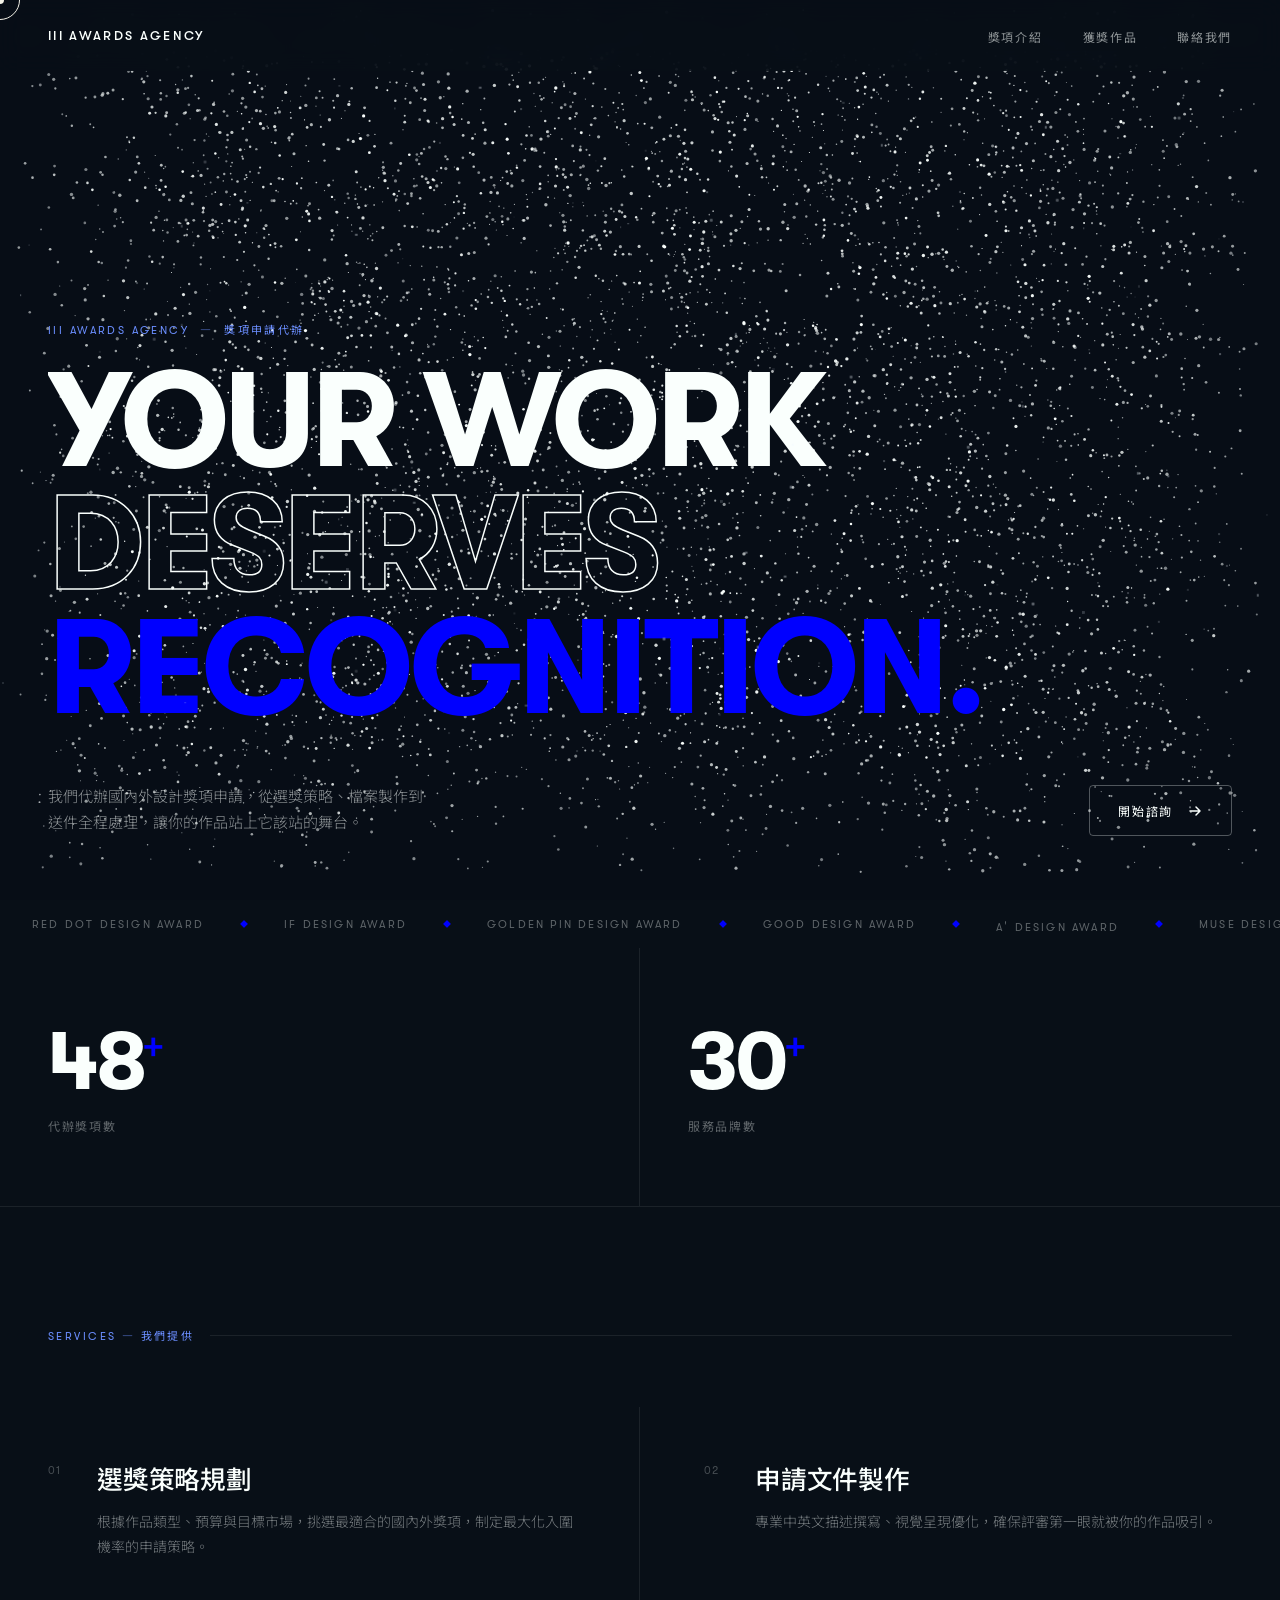
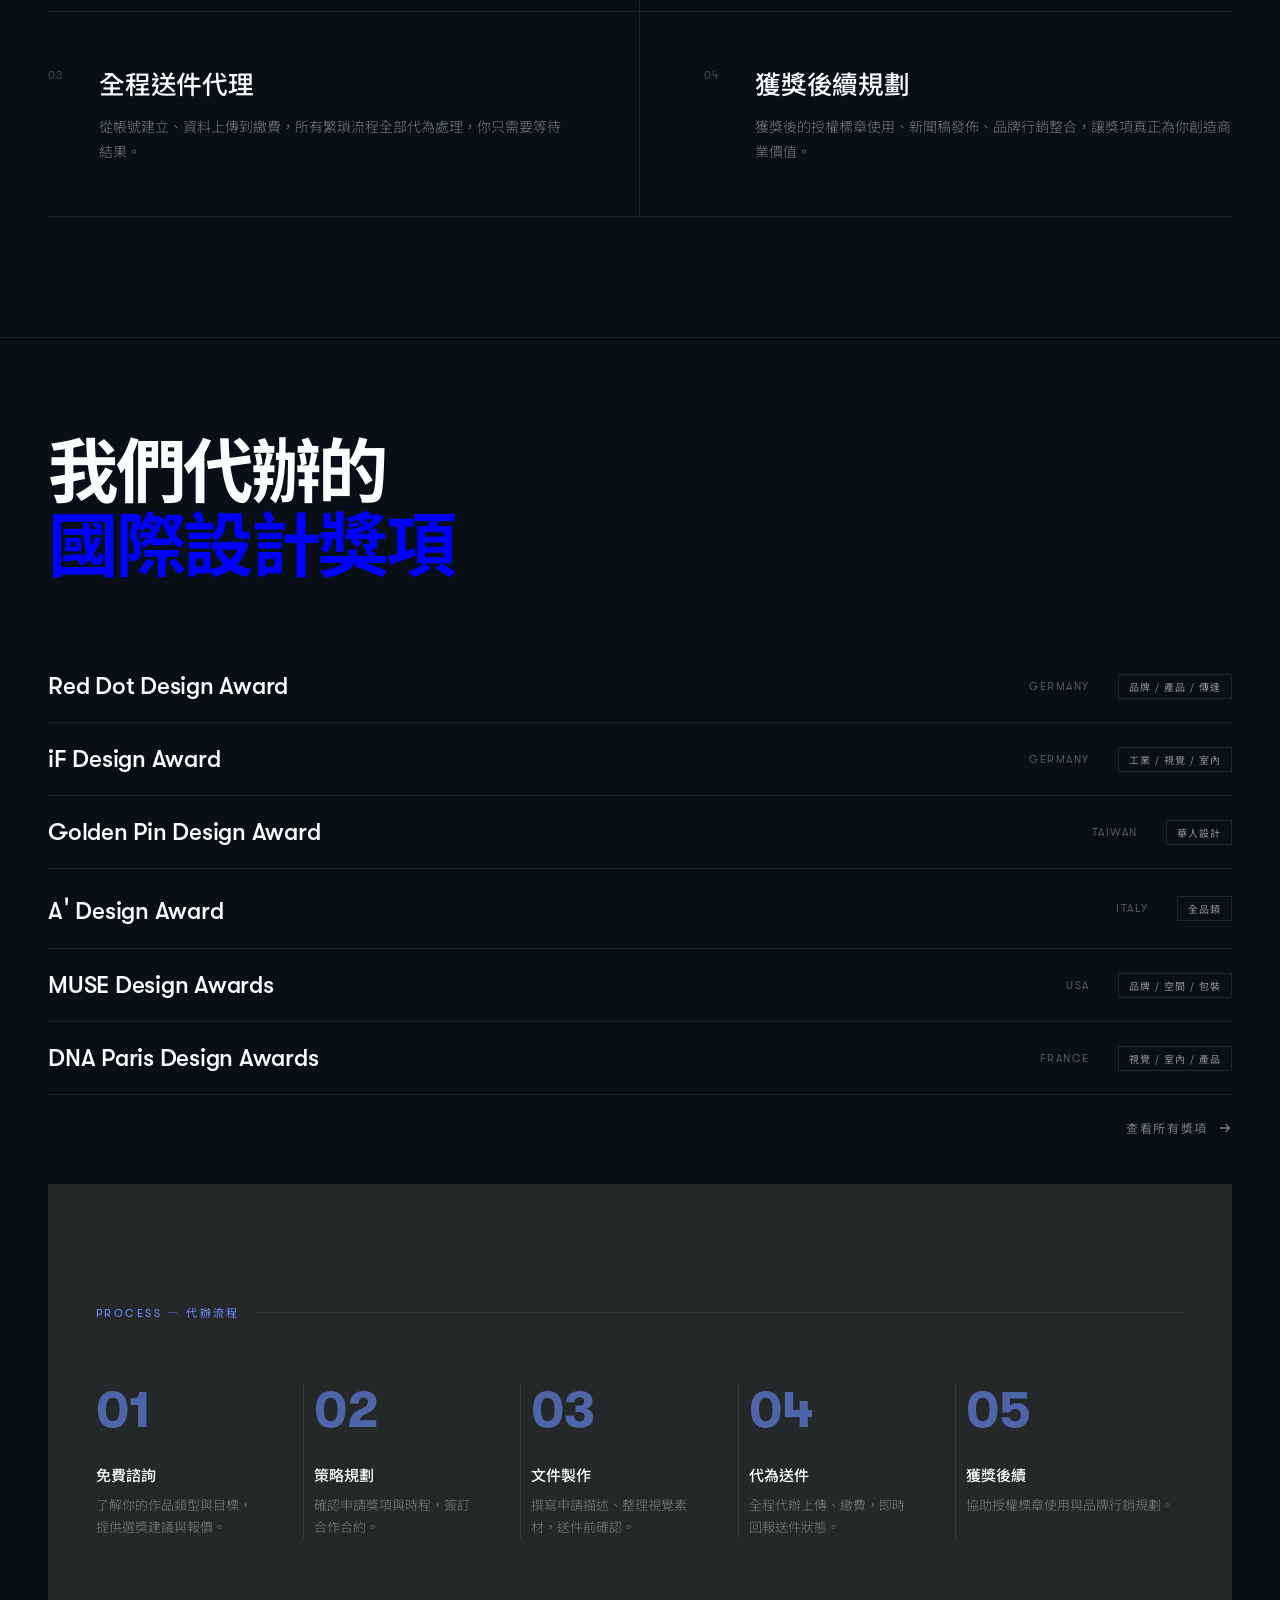
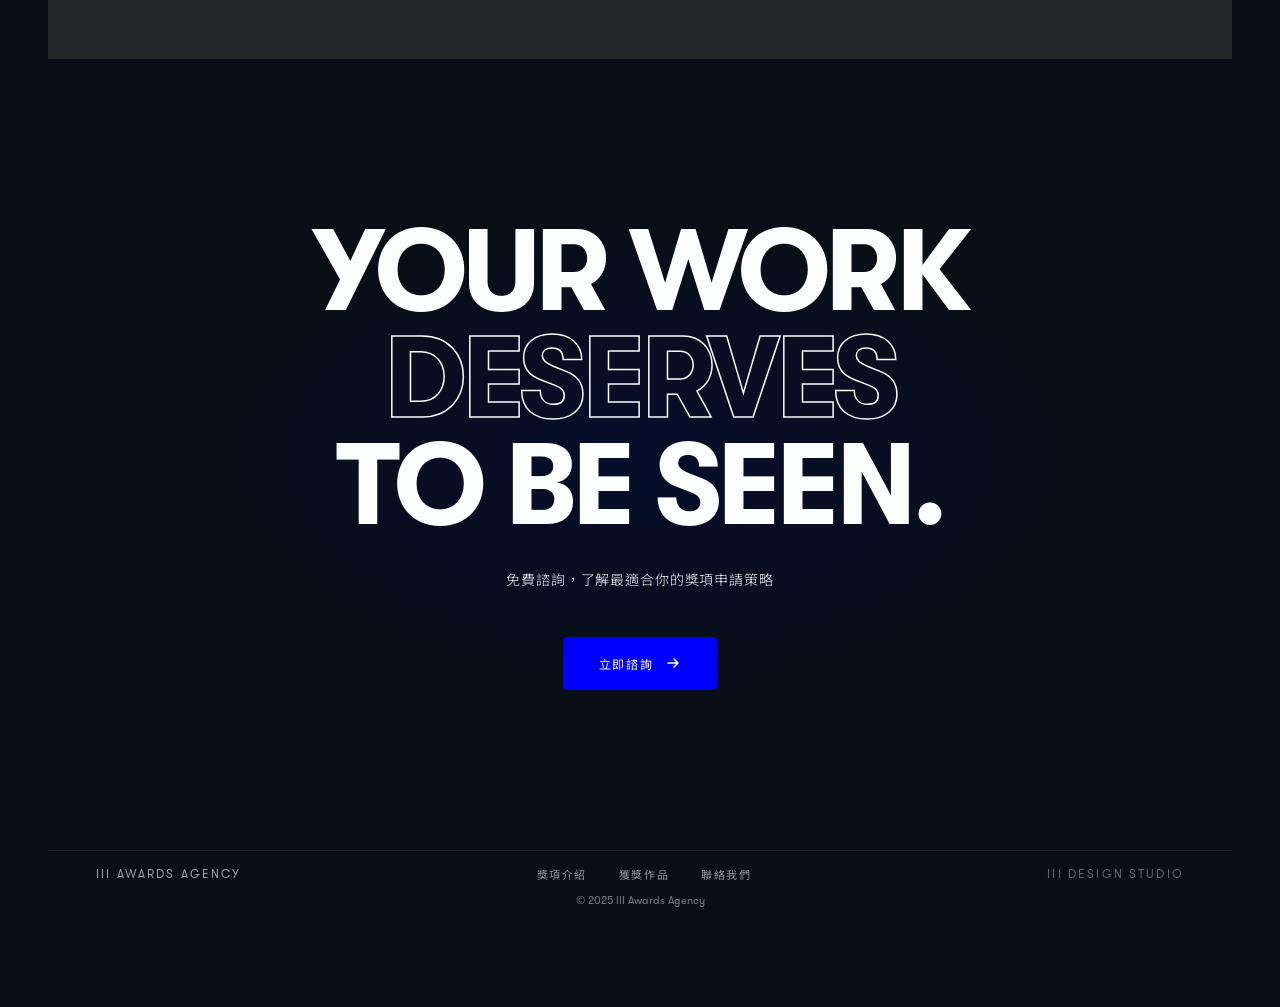
==== commit f8d6da02: "Update HTML files" ====
--- a/index.html
+++ b/index.html
@@ -410,6 +410,9 @@
       border-bottom: none;
       margin-bottom: 0;
     }
+
+    /* Hero title: prevent overflow on mobile */
+    .hero-title { font-size: clamp(44px, 10.5vw, 156px); }
 
     /* CTA button: normal on mobile */
     .hero-cta {
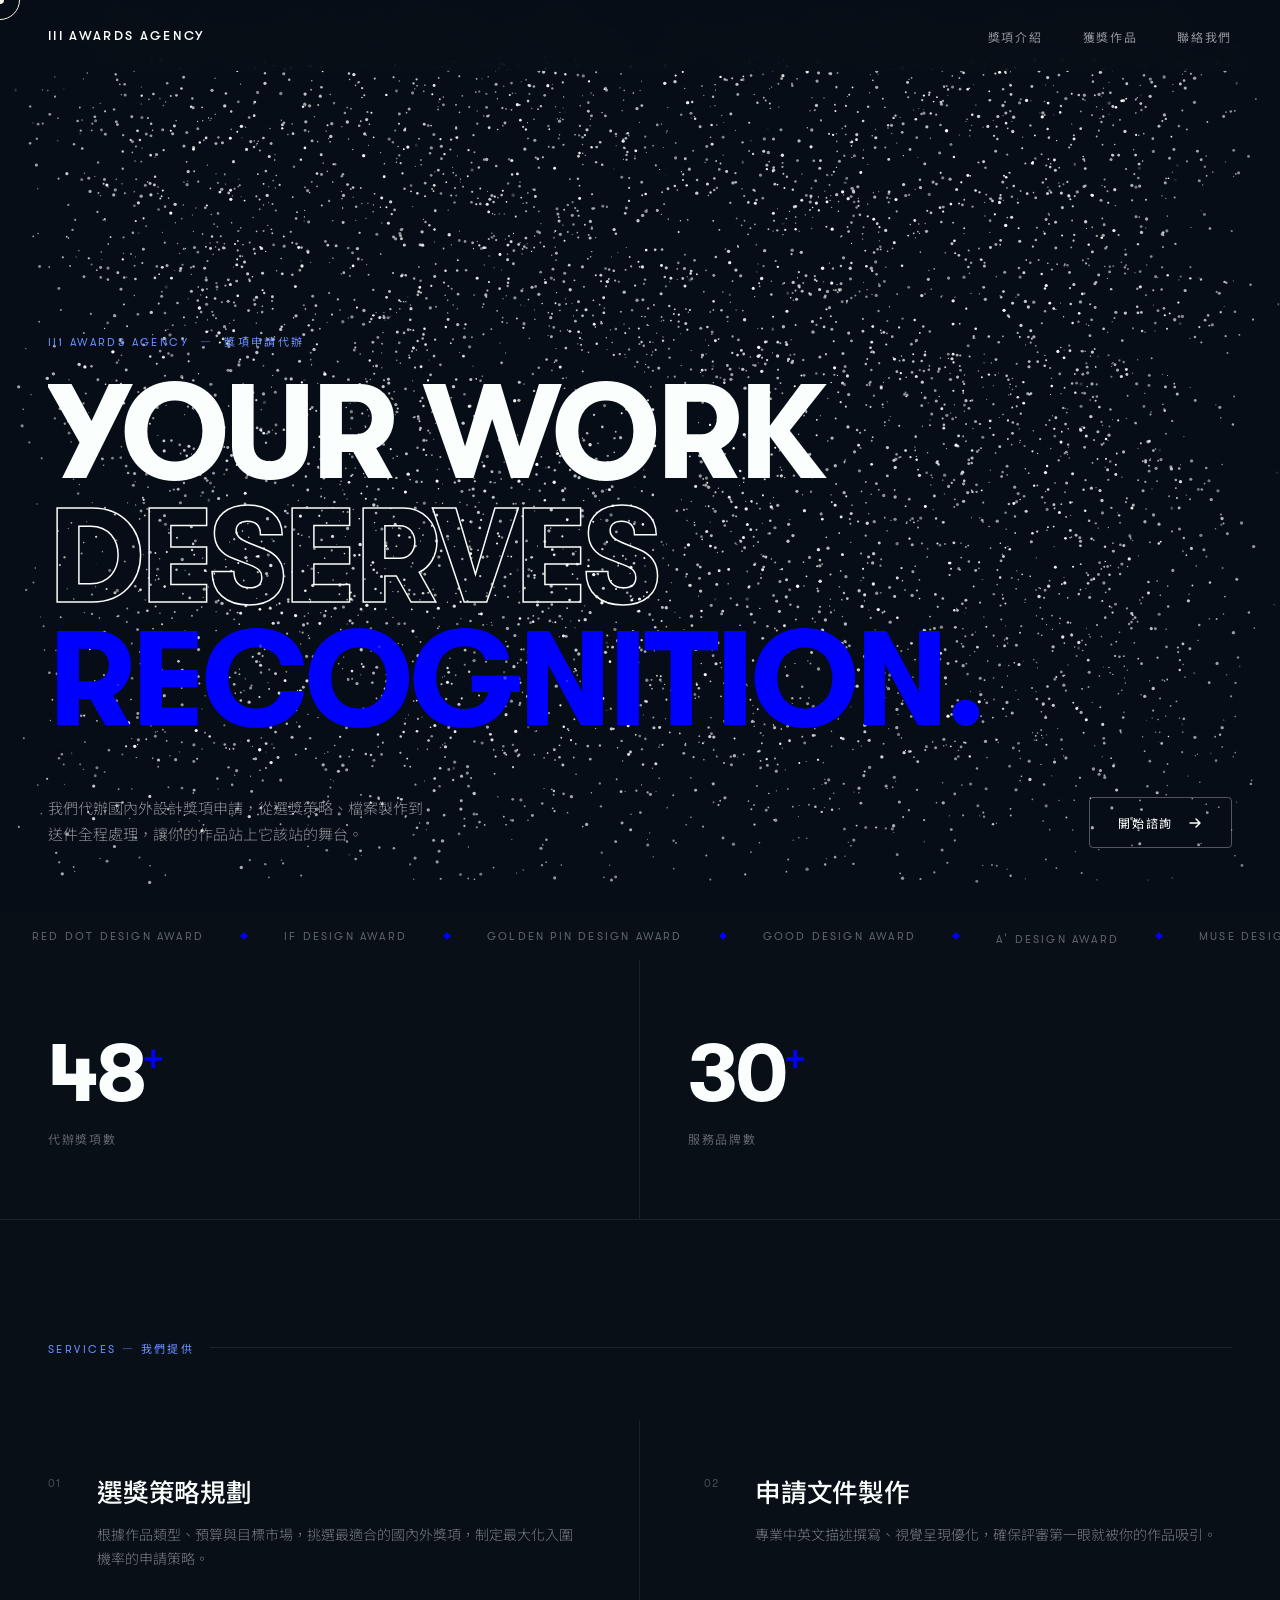
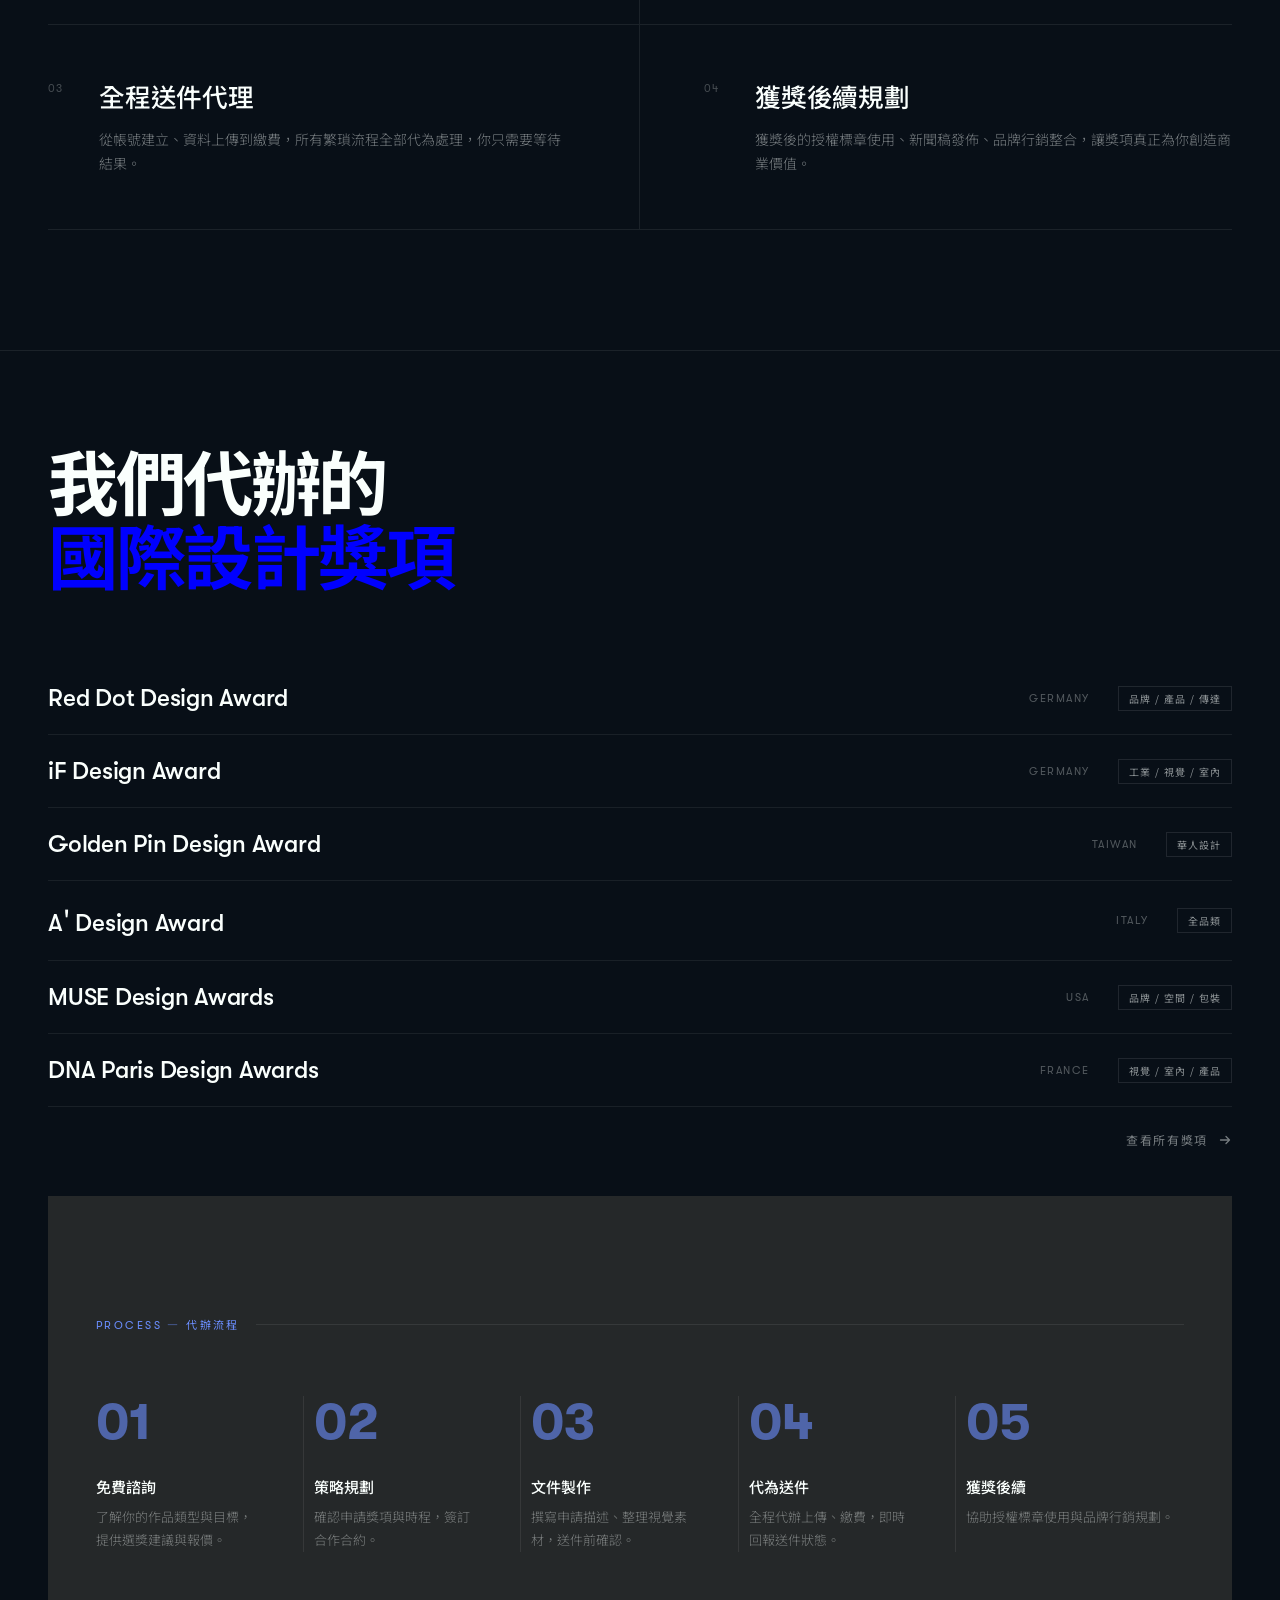
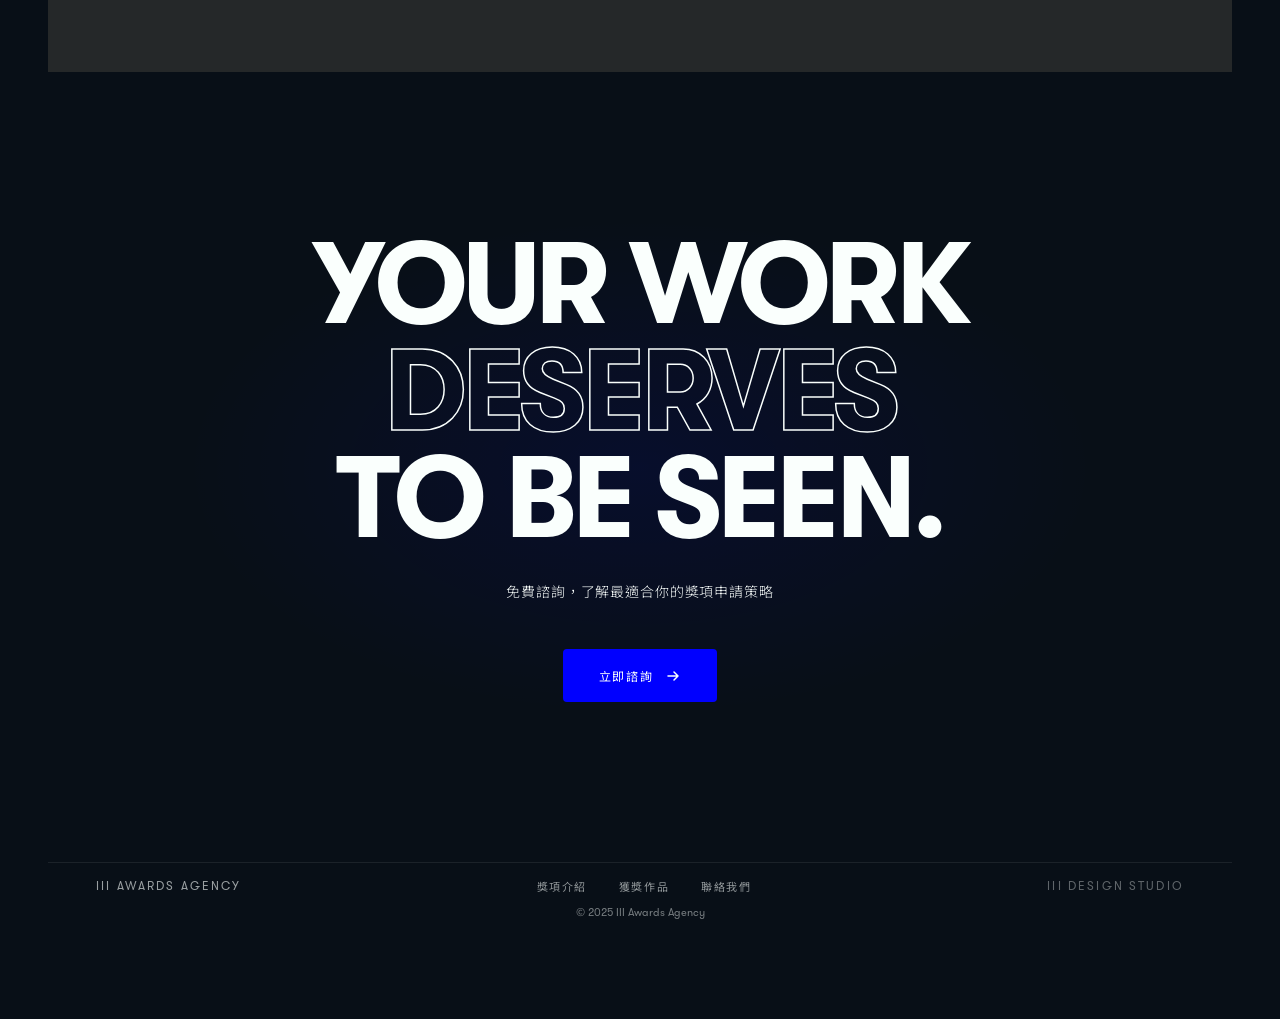
==== commit 0b43a490: "Update HTML files" ====
--- a/index.html
+++ b/index.html
@@ -98,6 +98,13 @@
     display: flex; flex-direction: column; justify-content: flex-end;
     padding: 80px 48px 64px;
     position: relative;
+  }
+  /* 桌機：確保 Logo 粒子在大標上方，不被截斷 */
+  @media (min-width: 769px) {
+    #hero {
+      justify-content: flex-start;
+      padding-top: clamp(270px, 37vh, 420px);
+    }
   }
 
   .hero-eyebrow {
@@ -770,7 +777,7 @@
       const dispH = dispW * (svgH / svgW);
       const offX = (W - dispW) / 2;
       const isMobileLayout = W <= 768;
-      const offY = (isMobileLayout ? (H - 437) / 2 : H * 0.28) - dispH / 2;
+      const offY = (isMobileLayout ? (H - 437) / 2 : window.innerHeight * 0.28) - dispH / 2;
 
       const oc = document.createElement('canvas');
       oc.width = Math.floor(dispW);
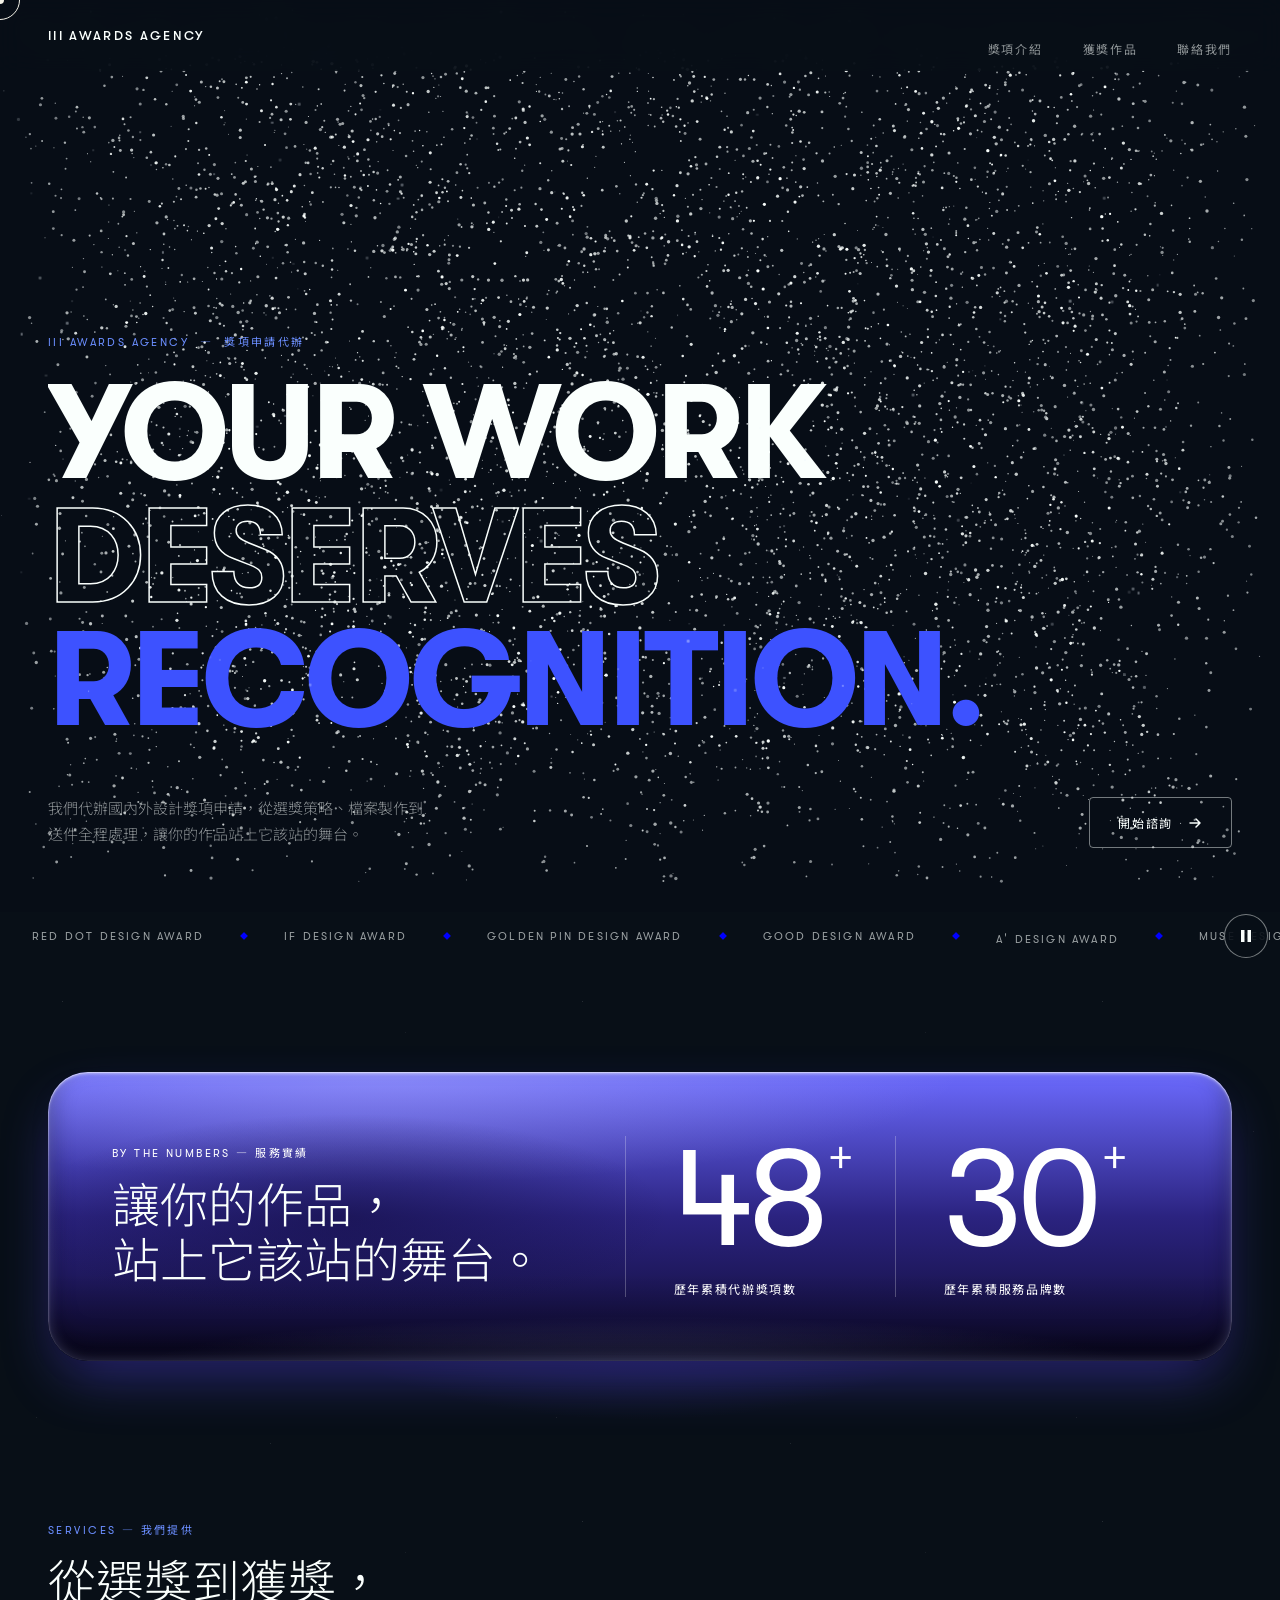
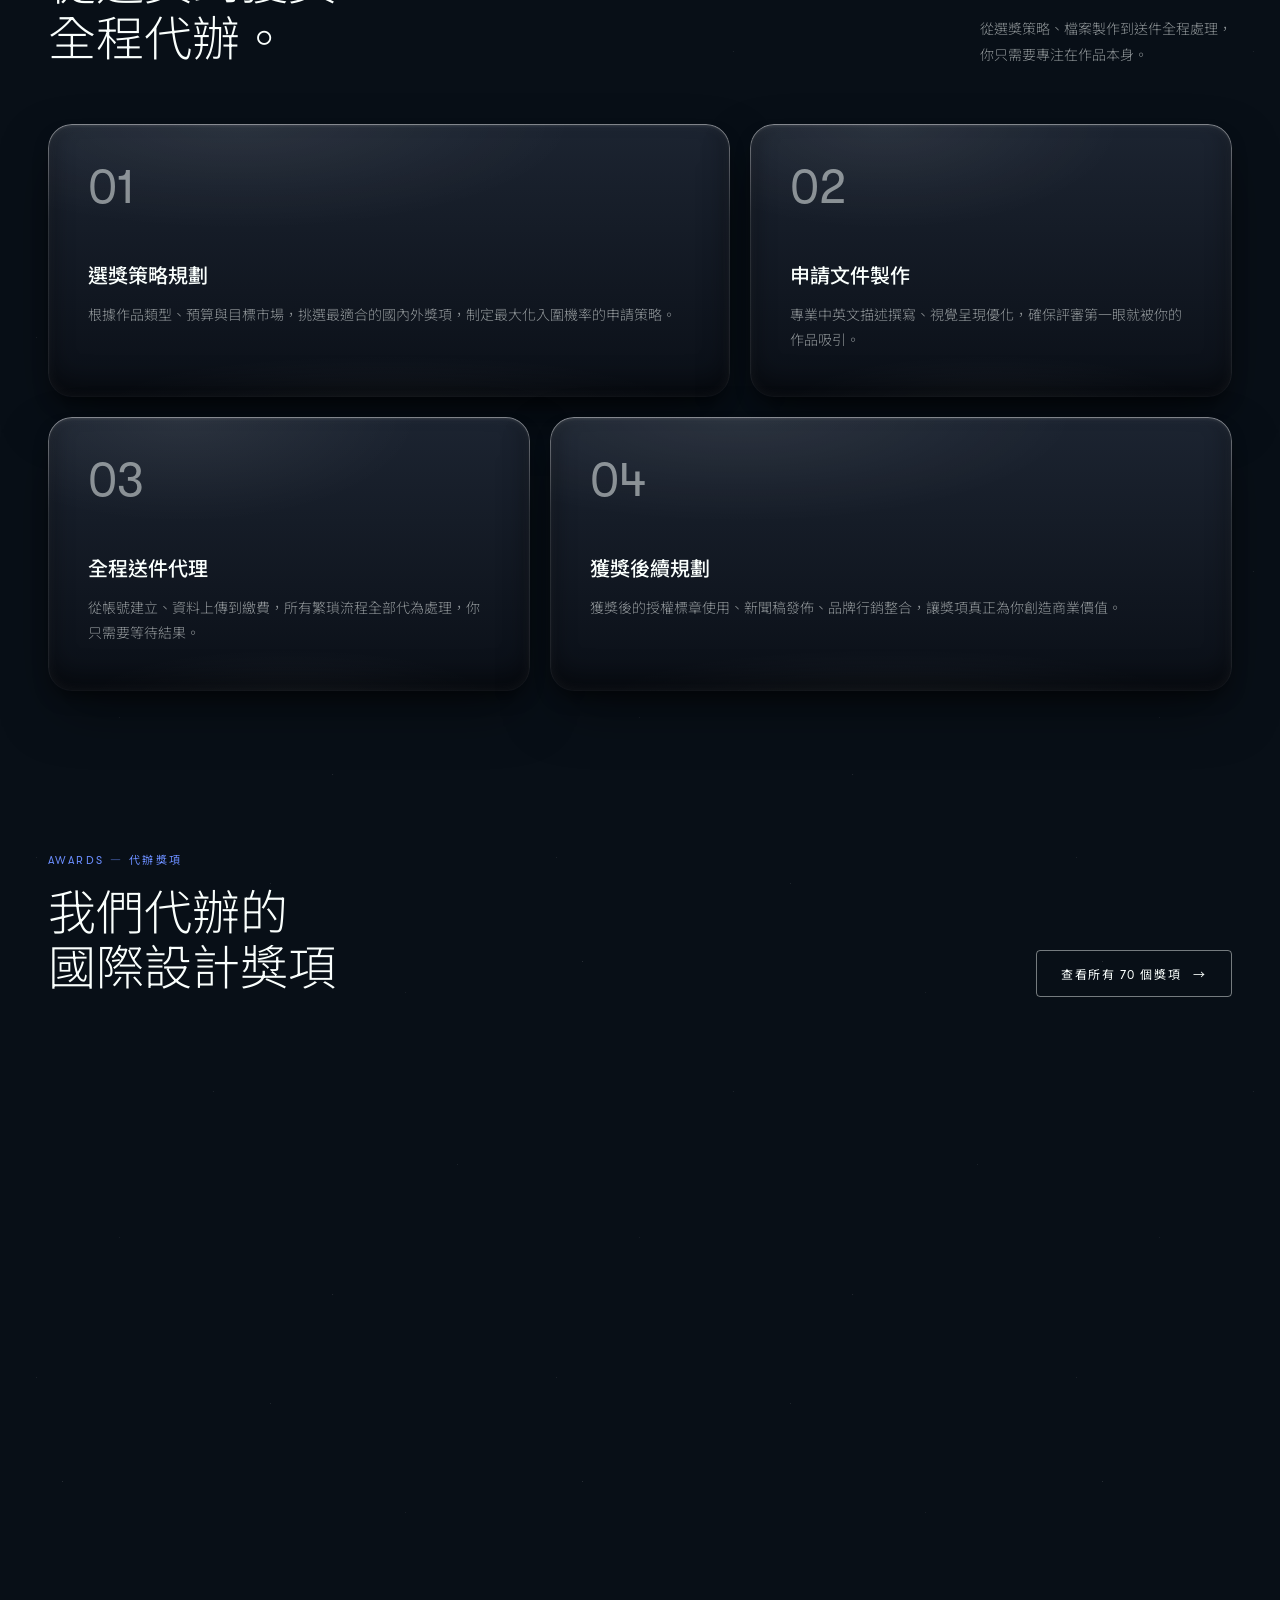
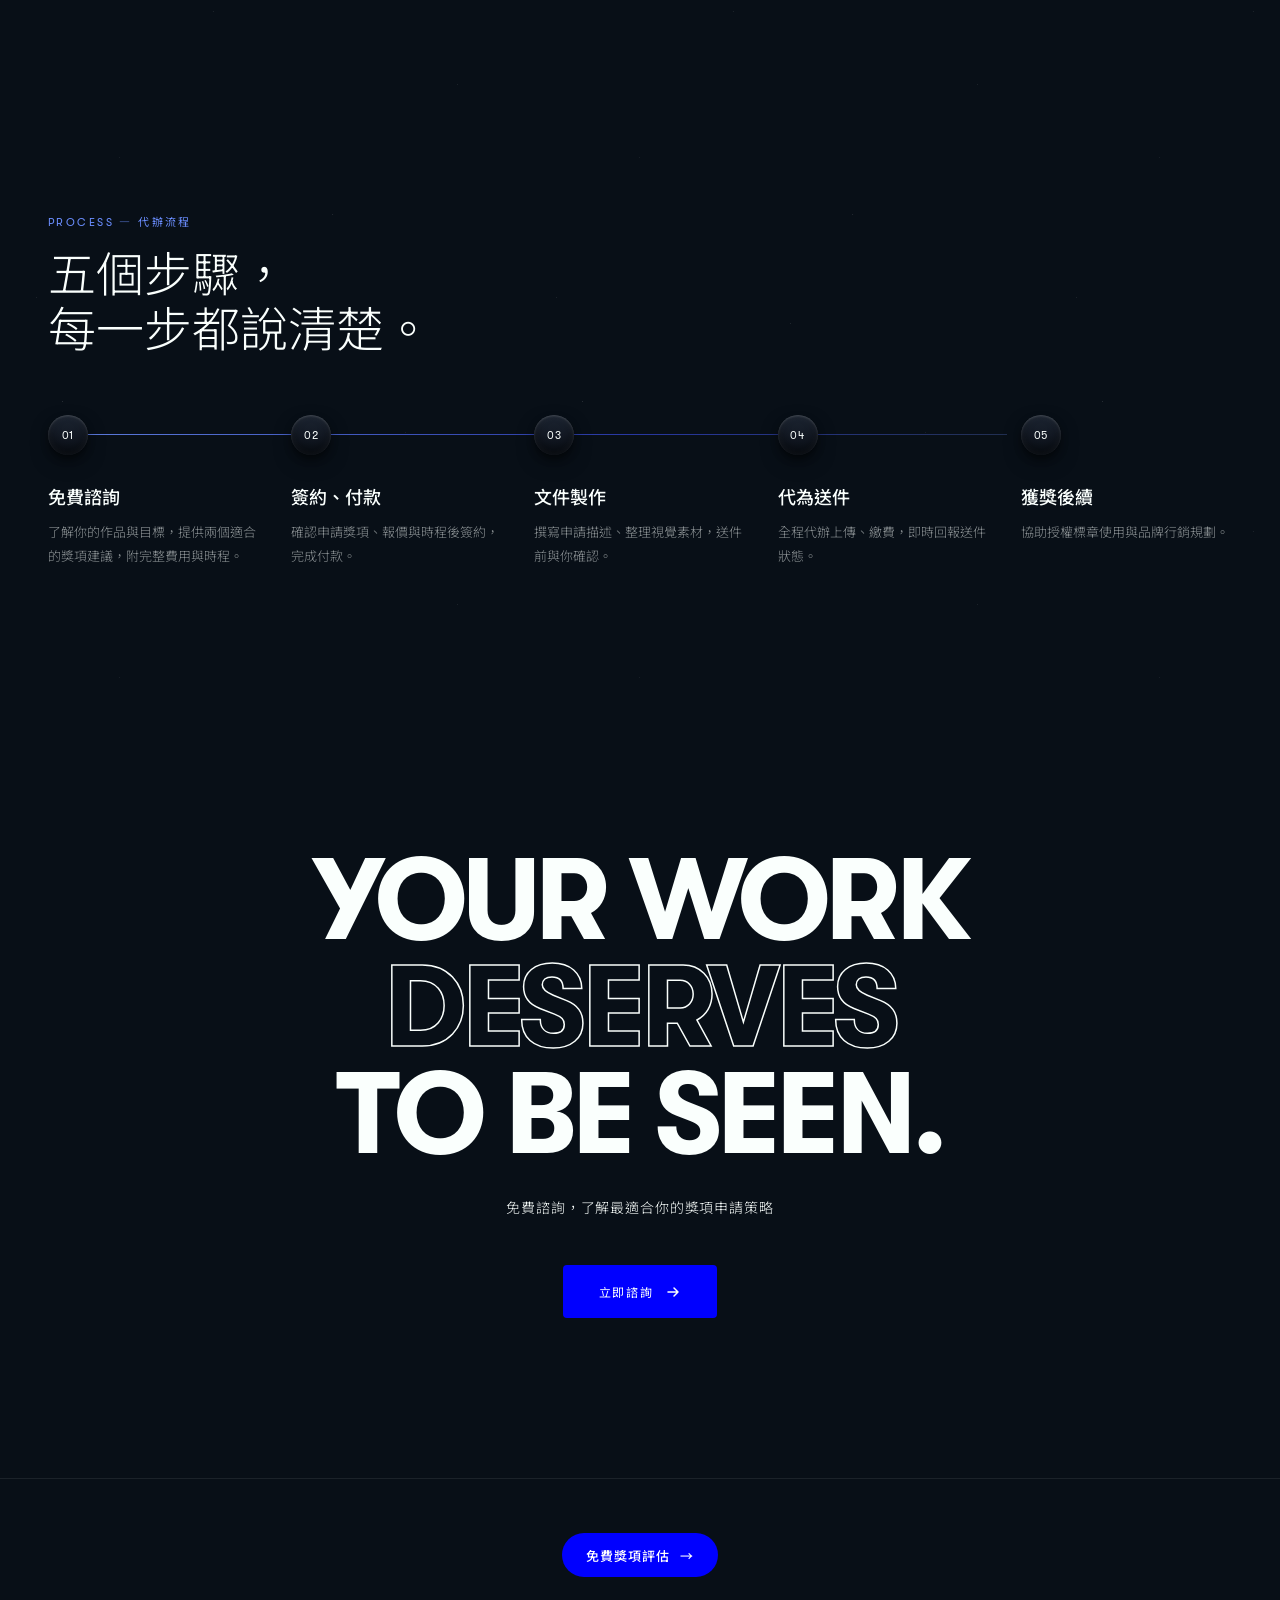
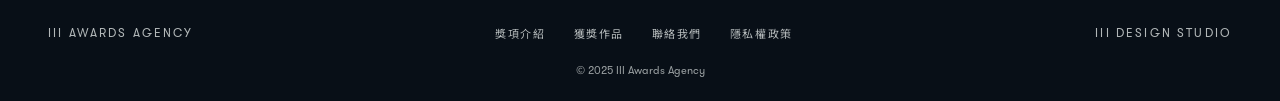
==== commit fdc0d75e: "Home v3, Contact v3, WCAG 2.2 AA fixes, SEO meta, 404, privacy, sitemap" ====
--- a/index.html
+++ b/index.html
@@ -3,31 +3,37 @@
 <head>
 <meta charset="UTF-8">
 <meta name="viewport" content="width=device-width, initial-scale=1.0">
-<title>III Awards Agency</title>
+<title>III Awards Agency｜國際設計獎項申請代辦</title>
+<meta name="description" content="III Awards Agency 代辦紅點、iF、金點、A' Design、MUSE 等國內外設計獎項申請，從選獎策略、申請文件製作到全程送件代理，首次諮詢免費，讓你的作品站上它該站的舞台。">
+<link rel="canonical" href="https://iiiawardsagency.github.io/">
+<meta property="og:type" content="website">
+<meta property="og:site_name" content="III Awards Agency">
+<meta property="og:locale" content="zh_TW">
+<meta property="og:title" content="III Awards Agency｜國際設計獎項申請代辦">
+<meta property="og:description" content="III Awards Agency 代辦紅點、iF、金點、A' Design、MUSE 等國內外設計獎項申請，從選獎策略、申請文件製作到全程送件代理，首次諮詢免費，讓你的作品站上它該站的舞台。">
+<meta property="og:url" content="https://iiiawardsagency.github.io/">
+<meta property="og:image" content="https://iiiawardsagency.github.io/og-image.png">
+<meta property="og:image:width" content="1200">
+<meta property="og:image:height" content="630">
+<meta property="og:image:alt" content="III Awards Agency — Your Work Deserves Recognition.">
+<meta name="twitter:card" content="summary_large_image">
+<meta name="twitter:title" content="III Awards Agency｜國際設計獎項申請代辦">
+<meta name="twitter:description" content="III Awards Agency 代辦紅點、iF、金點、A' Design、MUSE 等國內外設計獎項申請，從選獎策略、申請文件製作到全程送件代理，首次諮詢免費，讓你的作品站上它該站的舞台。">
+<meta name="twitter:image" content="https://iiiawardsagency.github.io/og-image.png">
+<meta name="theme-color" content="#080F17">
+<link rel="icon" href="favicon.svg" type="image/svg+xml">
+<link rel="icon" href="favicon-32.png" sizes="32x32" type="image/png">
+<link rel="apple-touch-icon" href="apple-touch-icon.png">
+<link rel="stylesheet" href="assets/site.css">
+<script src="assets/site.js"></script>
 <link rel="preconnect" href="https://fonts.googleapis.com">
-<link href="https://fonts.googleapis.com/css2?family=Noto+Sans+TC:wght@300;400;500;700&display=swap" rel="stylesheet">
+<link rel="preconnect" href="https://fonts.gstatic.com" crossorigin>
+<link rel="preload" as="style" href="https://fonts.googleapis.com/css2?family=Noto+Sans+TC:wght@300;400;500;700&display=swap">
+<link rel="stylesheet" href="https://fonts.googleapis.com/css2?family=Noto+Sans+TC:wght@300;400;500;700&display=swap" media="print" onload="this.media='all'">
+<noscript><link rel="stylesheet" href="https://fonts.googleapis.com/css2?family=Noto+Sans+TC:wght@300;400;500;700&display=swap"></noscript>
 <style>
   *, *::before, *::after { margin: 0; padding: 0; box-sizing: border-box; }
   html { scroll-behavior: smooth; }
-
-  @font-face {
-    font-family: 'GT Walsheim Trial';
-    src: url('[data-uri]') format('opentype');
-    font-weight: 400;
-    font-display: swap;
-  }
-  @font-face {
-    font-family: 'GT Walsheim Trial';
-    src: url('[data-uri]') format('opentype');
-    font-weight: 500;
-    font-display: swap;
-  }
-  @font-face {
-    font-family: 'GT Walsheim Trial';
-    src: url('[data-uri]') format('opentype');
-    font-weight: 700;
-    font-display: swap;
-  }
   :root {
     --kuro: #080F17;
     --snowy: #FAFFFD;
@@ -126,7 +132,7 @@
   .hero-title .line:nth-child(1) .line-inner { animation-delay: .4s; }
   .hero-title .line:nth-child(2) .line-inner { animation-delay: .52s; }
   .hero-title .line:nth-child(3) .line-inner { animation-delay: .64s; }
-  .accent { color: var(--blue); }
+  .accent { color: var(--accent-on-dark); }
   .outline {
     -webkit-text-stroke: 1.5px var(--snowy);
     color: transparent;
@@ -145,7 +151,7 @@
     display: inline-flex; align-items: center; gap: 14px;
     text-decoration: none; color: var(--snowy);
     font-size: 12px; letter-spacing: .14em; text-transform: uppercase;
-    border: 1px solid rgba(250,255,253,.3); padding: 16px 28px;
+    border: 1px solid rgba(250,255,253,.45); padding: 16px 28px;
     border-radius: 4px;
     transition: background .3s, border-color .3s;
   }
@@ -167,126 +173,174 @@
   }
   .marquee-item {
     font-size: 11px; letter-spacing: .2em; text-transform: uppercase;
-    opacity: .35; padding: 0 32px;
+    opacity: .6; padding: 0 32px;
   }
   .marquee-sep { color: var(--blue); opacity: 1 !important; padding: 0 4px; font-size: 8px; }
 
-  /* STATS */
-  #stats {
-    display: grid; grid-template-columns: repeat(2, 1fr);
-    border-bottom: 1px solid rgba(250,255,253,.08);
-  }
-  .stat-item {
-    padding: 72px 48px;
-    border-right: 1px solid rgba(250,255,253,.08);
-  }
-  .stat-item:last-child { border-right: none; }
+
+  /* ===== HOME v3 SECTIONS (Figma 04 Screens · Home v3) ===== */
+  .home-sections {
+    position: relative; padding: 40px 48px 40px; overflow-x: clip;
+    background-color: var(--bg-page);
+    background-image:
+      radial-gradient(1px 1px at 12% 8%, rgba(250,255,253,.16), transparent 60%),
+      radial-gradient(1px 1px at 78% 14%, rgba(250,255,253,.12), transparent 60%),
+      radial-gradient(1.2px 1.2px at 41% 33%, rgba(250,255,253,.14), transparent 60%),
+      radial-gradient(1px 1px at 88% 47%, rgba(250,255,253,.10), transparent 60%),
+      radial-gradient(1px 1px at 23% 61%, rgba(250,255,253,.12), transparent 60%),
+      radial-gradient(1.2px 1.2px at 64% 72%, rgba(250,255,253,.18), transparent 60%),
+      radial-gradient(1px 1px at 7% 88%, rgba(250,255,253,.10), transparent 60%),
+      radial-gradient(1px 1px at 52% 93%, rgba(250,255,253,.12), transparent 60%);
+    background-size: 520px 520px;
+  }
+  .home-section { max-width: 1344px; margin: 0 auto; padding: 80px 0; }
+  .eyebrow {
+    font-size: 11px; letter-spacing: .22em; text-transform: uppercase;
+    color: var(--text-accent); margin: 0 0 20px;
+  }
+  .section-title {
+    font-family: var(--sans); font-weight: 300; font-size: 48px; line-height: 1.15;
+    letter-spacing: 0; color: var(--text-primary); margin: 0;
+  }
+  .section-head { display: flex; align-items: flex-end; justify-content: space-between; gap: 32px; margin-bottom: 56px; }
+  .section-aside { font-size: 14px; line-height: 1.8; color: var(--text-secondary); font-weight: 300; text-align: left; max-width: 420px; }
+  .outline-btn {
+    display: inline-flex; align-items: center; gap: 12px; min-height: 44px;
+    padding: 14px 24px; border: 1px solid var(--border-control); border-radius: 4px;
+    color: var(--text-primary); text-decoration: none; font-size: 12px; letter-spacing: .14em; white-space: nowrap;
+    transition: border-color var(--dur) var(--ease), background var(--dur) var(--ease);
+  }
+  .outline-btn:hover { border-color: var(--snowy); background: rgba(250,255,253,.06); }
+  .card-arrow-icon {
+    position: absolute; top: 28px; right: 28px; font-size: 18px; line-height: 1; color: var(--text-primary);
+    opacity: 0; transition: opacity var(--dur) var(--ease);
+  }
+
+  /* Stats card — indigo resin, always lit */
+  .stats-section { position: relative; padding-top: 72px; }
+  .stats-ambient {
+    position: absolute; left: 5%; right: 5%; top: 10%; bottom: -10%; pointer-events: none;
+    background: radial-gradient(closest-side, rgba(92,77,255,.32), transparent 70%);
+  }
+  .stats-card {
+    border-radius: 40px; padding: 64px 64px; display: grid;
+    grid-template-columns: minmax(0, 1fr) auto; align-items: center; gap: 48px;
+  }
+  .stats-copy { position: relative; }
+  .stats-copy::before {
+    content: ""; position: absolute; z-index: -1; pointer-events: none;
+    left: -20%; right: -20%; top: -20%; bottom: -20%;
+    background: radial-gradient(closest-side, rgba(16,12,60,.55), transparent);
+  }
+  .stats-card .eyebrow { color: #fff; }
+  .stats-numbers { display: flex; align-items: stretch; margin: 0; }
+  .stat { padding: 0 48px; border-left: 1px solid rgba(255,255,255,.25); }
   .stat-num {
-    font-size: clamp(56px, 6.5vw, 92px);
-    font-weight: 700; letter-spacing: -.04em; line-height: 1;
-  }
-  .stat-num sup { font-size: .42em; color: var(--blue); vertical-align: super; }
-  .stat-label {
-    margin-top: 14px; font-size: 12px; letter-spacing: .14em;
-    text-transform: uppercase; opacity: .35;
-  }
-
-  /* SERVICES */
-  #services { padding: 120px 48px; }
-  .section-tag {
-    display: flex; align-items: center; gap: 16px;
-    font-size: 11px; letter-spacing: .22em; text-transform: uppercase;
-    color: var(--blue-light); margin-bottom: 64px;
-  }
-  .section-tag::after {
-    content: ''; flex: 1; height: 1px;
-    background: rgba(250,255,253,.08);
-  }
-
-  .services-grid { display: grid; grid-template-columns: 1fr 1fr; }
-  .service-item {
-    padding: 52px 0; border-bottom: 1px solid rgba(250,255,253,.08);
-    display: flex; gap: 36px; align-items: flex-start;
-    position: relative;
-  }
-  .service-item:nth-child(odd) {
-    padding-right: 64px;
-    border-right: 1px solid rgba(250,255,253,.08);
-  }
-  .service-item:nth-child(even) { padding-left: 64px; }
-  .service-num {
-    font-size: 11px; letter-spacing: .1em; opacity: .25;
-    padding-top: 5px; flex-shrink: 0;
-  }
-  .service-content h3 {
-    font-size: clamp(19px, 2vw, 26px); font-weight: 500;
-    letter-spacing: -.01em; margin-bottom: 14px;
-    transition: color .3s;
-  }
-  .service-item:hover .service-content h3 { color: var(--blue); }
-  .service-content p {
-    font-size: 14px; line-height: 1.75; opacity: .45; font-weight: 300;
-  }
-
-  /* AWARDS */
-  #awards { padding: 100px 48px; border-top: 1px solid rgba(250,255,253,.08); }
-  .awards-heading {
-    font-size: clamp(38px, 5.5vw, 72px);
-    font-weight: 700; letter-spacing: -.035em; line-height: 1.05;
-    max-width: 680px; margin-bottom: 64px;
-  }
-  .awards-heading em { font-style: normal; color: var(--blue); }
-
-  .award-row {
-    display: flex; align-items: center; justify-content: space-between;
-    padding: 22px 0; border-bottom: 1px solid rgba(250,255,253,.07);
-    transition: padding-left .3s cubic-bezier(.16,1,.3,1);
-  }
-  .award-row:hover { padding-left: 12px; }
-  .award-row:hover .award-name { color: var(--blue); }
-  .award-name {
-    font-size: clamp(17px, 1.9vw, 25px); font-weight: 500;
-    letter-spacing: -.01em; transition: color .25s;
-  }
-  .award-meta { display: flex; align-items: center; gap: 28px; }
-  .award-region {
-    font-size: 11px; letter-spacing: .14em; text-transform: uppercase; opacity: .3;
-  }
-  .award-tag {
-    font-size: 10px; letter-spacing: .1em; text-transform: uppercase;
-    border: 1px solid rgba(250,255,253,.18); padding: 4px 10px; opacity: .55;
-  }
-  .award-more {
-    padding: 24px 0 48px;
-    display: flex; justify-content: flex-end;
-  }
-  .award-more-link {
-    display: inline-flex; align-items: center; gap: 10px;
-    font-size: 12px; letter-spacing: .14em; text-transform: uppercase;
-    color: var(--snowy); text-decoration: none; opacity: .45;
-    transition: opacity .2s, color .2s;
-  }
-  .award-more-link:hover { opacity: 1; color: var(--blue); }
-
-  /* PROCESS */
-  #process { padding: 120px 48px; background: var(--midnight); }
-  .process-grid {
-    display: grid; grid-template-columns: repeat(5, 1fr);
-    gap: 0; margin-top: 60px;
-  }
-  .process-step {
-    padding-right: 40px; border-right: 1px solid rgba(250,255,253,.08); margin-right: 10px;
-  }
-  .process-step:last-child { padding-right: 0; border-right: none; margin-right: 0; }
-  .process-step-num {
-    font-size: 52px; font-weight: 700;
-    color: var(--blue-light); opacity: .6; line-height: 1; margin-bottom: 28px;
-  }
-  .process-step h4 {
-    font-size: 15px; font-weight: 500; margin-bottom: 10px;
-  }
-  .process-step p {
-    font-size: 13px; line-height: 1.7; opacity: .4; font-weight: 300;
+    font-family: 'GT Walsheim Trial', var(--sans); font-weight: 400; font-size: 140px; line-height: .9;
+    letter-spacing: -.04em; color: #fff; margin: 0; white-space: nowrap;
+  }
+  .stat-num sup { font-size: .3em; vertical-align: top; position: relative; top: .1em; margin-left: 6px; color: #fff; }
+  .stat-label { margin: 18px 0 0; font-size: 12px; letter-spacing: .14em; color: #fff; }
+
+  /* Services — 2×2, staggered 7:5 / 5:7 */
+  .services-grid { list-style: none; margin: 0; padding: 0; display: grid; grid-template-columns: repeat(12, 1fr); gap: 20px; }
+  .services-grid > li:nth-child(1), .services-grid > li:nth-child(4) { grid-column: span 7; }
+  .services-grid > li:nth-child(2), .services-grid > li:nth-child(3) { grid-column: span 5; }
+  .svc-card {
+    display: block; height: 100%; border-radius: var(--radius-card); padding: 40px 40px 44px;
+    color: var(--text-primary); text-decoration: none;
+  }
+  .svc-num { display: block; font-family: 'GT Walsheim Trial', var(--sans); font-weight: 400; font-size: 48px; line-height: 1; color: var(--text-muted); margin-bottom: 48px; transition: color var(--dur) var(--ease); }
+  .svc-title { font-size: 20px; font-weight: 500; margin: 0 0 14px; }
+  .svc-desc { font-size: 14px; line-height: 1.8; font-weight: 300; color: var(--text-secondary); margin: 0; transition: color var(--dur) var(--ease); }
+  .svc-card:hover .svc-num, .svc-card:focus-visible .svc-num { color: #fff; }
+  .svc-card:hover .svc-desc, .svc-card:focus-visible .svc-desc { color: #fff; }
+  .svc-card:hover .card-arrow-icon, .svc-card:focus-visible .card-arrow-icon,
+  .award-card:hover .card-arrow-icon, .award-card:focus-visible .card-arrow-icon { opacity: 1; }
+
+  /* Award cards */
+  .award-cards { list-style: none; margin: 0; padding: 0; display: grid; grid-template-columns: repeat(3, 1fr); gap: 20px; }
+  .award-card {
+    display: flex; flex-direction: column; height: 100%; border-radius: var(--radius-card);
+    padding: 14px 14px 28px; color: var(--text-primary); text-decoration: none;
+  }
+  .award-logo {
+    display: flex; align-items: center; justify-content: center; height: 148px; border-radius: 16px;
+    background: #fff; padding: 20px 28px; margin-bottom: 24px;
+  }
+  .award-logo img { max-width: 100%; max-height: 100%; width: auto; height: auto; object-fit: contain; display: block; }
+  .award-country { display: block; padding: 0 14px; font-size: 10px; letter-spacing: .22em; text-transform: uppercase; color: var(--text-accent); transition: color var(--dur) var(--ease); }
+  .award-name { margin: 12px 0 10px; padding: 0 14px; font-size: 20px; font-weight: 500; letter-spacing: -.01em; }
+  .award-cats { display: block; padding: 0 14px; font-size: 12px; color: var(--text-secondary); transition: color var(--dur) var(--ease); }
+  .award-card .card-arrow-icon { top: auto; bottom: 30px; right: 28px; }
+  .award-card:hover .award-country, .award-card:focus-visible .award-country,
+  .award-card:hover .award-cats, .award-card:focus-visible .award-cats { color: #fff; }
+  .awards-all--mobile { display: none; }
+
+  /* Process */
+  .process-list { list-style: none; margin: 56px 0 0; padding: 0; display: grid; grid-template-columns: repeat(5, 1fr); gap: 32px; position: relative; }
+  .process-list::before {
+    content: ""; position: absolute; left: 20px; right: calc(20% - 12px); top: 19px; height: 1px; pointer-events: none;
+    background: linear-gradient(90deg, rgba(107,142,255,.85), rgba(61,82,255,.6) 60%, rgba(107,142,255,.25));
+  }
+  .process-step { position: relative; }
+  .process-node {
+    position: relative; z-index: 1; width: 40px; height: 40px; border-radius: 50%;
+    display: inline-flex; align-items: center; justify-content: center;
+    font-family: 'GT Walsheim Trial', var(--sans); font-size: 11px; letter-spacing: .06em; color: var(--text-primary);
+    background: linear-gradient(180deg, var(--resin-kuro-top), var(--resin-kuro-bottom));
+    box-shadow: 0 8px 20px -4px rgba(0,0,0,.6), 0 4px 8px -2px rgba(0,0,0,.5),
+      inset 0 1px 2px rgba(255,255,255,.16), inset 0 0 8px rgba(250,255,253,.06), inset 0 -6px 12px rgba(0,0,0,.45);
+    transition: background var(--dur) var(--ease), box-shadow var(--dur) var(--ease), color var(--dur) var(--ease);
+  }
+  .process-node::after {
+    content: ""; position: absolute; inset: -60px; border-radius: 50%; z-index: -1; pointer-events: none;
+    background: radial-gradient(closest-side, rgba(107,142,255,.18), transparent); opacity: 0;
+    transition: opacity var(--dur) var(--ease);
+  }
+  .process-step h3 { font-size: 18px; font-weight: 500; margin: 28px 0 12px; }
+  .process-step p { font-size: 13px; line-height: 1.8; font-weight: 300; color: var(--text-secondary); margin: 0; transition: color var(--dur) var(--ease); }
+  .process-step:hover .process-node {
+    background: radial-gradient(#E4E9FF, #B4C2FF 60%, #8EA2FF); color: #080F17;
+    box-shadow: 0 0 26px rgba(142,162,255,.75), inset -3px -4px 6px rgba(255,255,255,.8), inset 2px 5px 8px rgba(61,82,255,.45);
+  }
+  .process-step:hover .process-node::after { opacity: 1; }
+  .process-step:hover p { color: #fff; }
+
+  @media (max-width: 1100px) {
+    .stats-card { grid-template-columns: 1fr; }
+    .stats-numbers .stat:first-child { border-left: none; padding-left: 0; }
+  }
+  @media (max-width: 768px) {
+    .home-sections { padding: 16px 20px 24px; }
+    .home-section { padding: 56px 0; }
+    .section-title { font-size: 32px; }
+    .section-head { flex-direction: column; align-items: flex-start; gap: 16px; margin-bottom: 32px; }
+    .stats-card { border-radius: 32px; padding: 32px 24px; gap: 28px; }
+    .stats-copy::before { top: -45%; background: radial-gradient(closest-side, rgba(16,12,60,.75), transparent); }
+    .stats-numbers { display: grid; grid-template-columns: 1fr 1fr; }
+    .stat { padding: 0 0 0 20px; }
+    .stats-numbers .stat:first-child { padding-left: 0; border-left: none; }
+    .stat-num { font-size: 48px; }
+    .stat-label { margin-top: 10px; font-size: 12px; letter-spacing: .06em; }
+    .services-grid { grid-template-columns: 1fr; gap: 16px; }
+    .services-grid > li:nth-child(n) { grid-column: auto; }
+    .svc-card { padding: 28px 24px 32px; }
+    .svc-num { margin-bottom: 28px; }
+    .award-cards {
+      display: flex; overflow-x: auto; scroll-snap-type: x mandatory; gap: 16px;
+      margin: 0 -20px; padding: 4px 20px 24px; scroll-padding: 0 20px;
+    }
+    .award-cards > li { flex: 0 0 280px; scroll-snap-align: start; }
+    .awards-all--desktop { display: none; }
+    .awards-all--mobile { display: inline-flex; margin-top: 8px; }
+    .process-list { grid-template-columns: 1fr; gap: 36px; margin-top: 36px; }
+    .process-list::before {
+      left: 19px; right: auto; top: 20px; bottom: 20px; width: 1px; height: auto;
+      background: linear-gradient(180deg, rgba(107,142,255,.85), rgba(61,82,255,.6) 60%, rgba(107,142,255,.25));
+    }
+    .process-step { display: grid; grid-template-columns: 40px 1fr; column-gap: 20px; }
+    .process-step h3 { margin: 8px 0 8px; }
   }
 
   /* CTA */
@@ -296,6 +350,7 @@
     position: relative; overflow: hidden;
   }
   .cta-glow {
+    display: none;
     position: absolute; inset: 0;
     background: radial-gradient(ellipse 55% 45% at 50% 50%, rgba(0,0,255,.09) 0%, transparent 70%);
     pointer-events: none;
@@ -306,7 +361,7 @@
     text-transform: uppercase; max-width: 860px;
   }
   .cta-sub {
-    margin-top: 28px; font-size: 14px; opacity: .4;
+    margin-top: 28px; font-size: 14px; opacity: .6;
     letter-spacing: .06em; font-weight: 300;
   }
   .cta-btn {
@@ -399,27 +454,9 @@
     .nav-links.open { display: flex; }
     .nav-links li a { font-size: 20px; letter-spacing: .1em; opacity: .8; }
 
-    /* PROCESS: stack vertically on mobile */
-    .process-grid {
-      grid-template-columns: 1fr;
-      overflow-x: visible;
-    }
-    .process-step {
-      padding-right: 0;
-      border-right: none;
-      margin-right: 0;
-      padding-bottom: 40px;
-      border-bottom: 1px solid rgba(250,255,253,.08);
-      margin-bottom: 10px;
-    }
-    .process-step:last-child {
-      padding-bottom: 0;
-      border-bottom: none;
-      margin-bottom: 0;
-    }
 
     /* Hero title: prevent overflow on mobile */
-    .hero-title { font-size: clamp(44px, 10.5vw, 156px); }
+    .hero-title { font-size: min(10.5vw, calc((100vw - 96px) / 7)); }
 
     /* CTA button: normal on mobile */
     .hero-cta {
@@ -433,10 +470,6 @@
       gap: 32px;
     }
 
-    /* Services: single column on mobile */
-    .services-grid { grid-template-columns: 1fr; }
-    .service-item:nth-child(odd) { padding-right: 0; border-right: none; }
-    .service-item:nth-child(even) { padding-left: 0; }
 
     /* FOOTER: stack vertically */
     .footer-bottom-row {
@@ -452,21 +485,23 @@
 </head>
 <body>
 
-<div id="cursor-dot"></div>
-<div id="cursor-ring"></div>
-<!-- NAV -->
-<nav>
-  <a href="index.html" class="nav-logo">III AWARDS AGENCY</a>
-    <button class="nav-toggle" id="navToggle" aria-label="Menu">
-    <span></span><span></span><span></span>
-  </button>
-</nav>
-<ul class="nav-links" id="navLinks">
-    <li><a href="awards.html">獎項介紹</a></li>
-    <li><a href="works.html">獲獎作品</a></li>
-    <li><a href="contact.html">聯絡我們</a></li>
-  </ul>
-
+<a class="skip-link" href="#main">跳到主要內容</a>
+<div id="cursor-dot" aria-hidden="true"></div>
+<div id="cursor-ring" aria-hidden="true"></div>
+<header>
+  <nav class="site-nav" aria-label="主要選單">
+    <a href="index.html" class="nav-logo" aria-current="page">III AWARDS AGENCY</a>
+    <button class="nav-toggle" id="navToggle" type="button" aria-label="開啟選單" aria-expanded="false" aria-controls="navLinks">
+      <span></span><span></span><span></span>
+    </button>
+    <ul class="nav-links" id="navLinks">
+      <li><a href="awards.html">獎項介紹</a></li>
+      <li><a href="works.html">獲獎作品</a></li>
+      <li><a href="contact.html">聯絡我們</a></li>
+    </ul>
+  </nav>
+</header>
+<main id="main" tabindex="-1">
 <!-- HERO -->
 <section id="hero">
   <canvas id="particle-canvas"></canvas>
@@ -505,7 +540,8 @@
 </section>
 
 <!-- MARQUEE -->
-<div class="marquee-wrap">
+<div class="marquee-wrap marquee-host" role="region" aria-label="代辦獎項名稱輪播">
+  <button type="button" class="marquee-toggle" aria-pressed="false" aria-label="暫停輪播"><svg class="i-pause" viewBox="0 0 14 14" aria-hidden="true"><rect x="2" y="1" width="3.5" height="12" fill="currentColor"/><rect x="8.5" y="1" width="3.5" height="12" fill="currentColor"/></svg><svg class="i-play" viewBox="0 0 14 14" aria-hidden="true"><path d="M3 1l10 6-10 6z" fill="currentColor"/></svg></button>
   <div class="marquee-track">
     <span class="marquee-item">Red Dot Design Award</span><span class="marquee-sep">◆</span>
     <span class="marquee-item">iF Design Award</span><span class="marquee-sep">◆</span>
@@ -526,141 +562,130 @@
   </div>
 </div>
 
+<div class="home-sections">
+
 <!-- STATS -->
-<section id="stats">
-  <div class="stat-item">
-    <div class="stat-num">48<sup>+</sup></div>
-    <div class="stat-label">代辦獎項數</div>
-  </div>
-  <div class="stat-item">
-    <div class="stat-num">30<sup>+</sup></div>
-    <div class="stat-label">服務品牌數</div>
-  </div>
-</section>
-
-<!-- SERVICES -->
-<section id="services">
-  <div class="section-tag">Services — 我們提供</div>
-  <div class="services-grid">
-    <div class="service-item">
-      <span class="service-num">01</span>
-      <div class="service-content">
-        <h3>選獎策略規劃</h3>
-        <p>根據作品類型、預算與目標市場，挑選最適合的國內外獎項，制定最大化入圍機率的申請策略。</p>
-      </div>
+<section class="home-section stats-section" aria-labelledby="stats-title">
+  <div class="stats-ambient" aria-hidden="true"></div>
+  <div class="stats-card resin-blue">
+    <div class="stats-copy">
+      <p class="eyebrow">By the numbers — 服務實績</p>
+      <h2 class="section-title" id="stats-title">讓你的作品，<br>站上它該站的舞台。</h2>
     </div>
-    <div class="service-item">
-      <span class="service-num">02</span>
-      <div class="service-content">
-        <h3>申請文件製作</h3>
-        <p>專業中英文描述撰寫、視覺呈現優化，確保評審第一眼就被你的作品吸引。</p>
-      </div>
-    </div>
-    <div class="service-item">
-      <span class="service-num">03</span>
-      <div class="service-content">
-        <h3>全程送件代理</h3>
-        <p>從帳號建立、資料上傳到繳費，所有繁瑣流程全部代為處理，你只需要等待結果。</p>
-      </div>
-    </div>
-    <div class="service-item">
-      <span class="service-num">04</span>
-      <div class="service-content">
-        <h3>獲獎後續規劃</h3>
-        <p>獲獎後的授權標章使用、新聞稿發佈、品牌行銷整合，讓獎項真正為你創造商業價值。</p>
-      </div>
+    <div class="stats-numbers">
+      <div class="stat"><p class="stat-num">48<sup>+</sup></p><p class="stat-label">歷年累積代辦獎項數</p></div>
+      <div class="stat"><p class="stat-num">30<sup>+</sup></p><p class="stat-label">歷年累積服務品牌數</p></div>
     </div>
   </div>
 </section>
 
-<!-- AWARDS LIST -->
-<section id="awards">
-  <h2 class="awards-heading">
-    我們代辦的<br><em>國際設計獎項</em>
-  </h2>
-  <div class="awards-list">
-    <div class="award-row">
-      <span class="award-name">Red Dot Design Award</span>
-      <div class="award-meta">
-        <span class="award-region">Germany</span>
-        <span class="award-tag">品牌 / 產品 / 傳達</span>
-      </div>
+<!-- SERVICES -->
+<section class="home-section" id="services" aria-labelledby="services-title">
+  <div class="section-head">
+    <div>
+      <p class="eyebrow">Services — 我們提供</p>
+      <h2 class="section-title" id="services-title">從選獎到獲獎，<br>全程代辦。</h2>
     </div>
-    <div class="award-row">
-      <span class="award-name">iF Design Award</span>
-      <div class="award-meta">
-        <span class="award-region">Germany</span>
-        <span class="award-tag">工業 / 視覺 / 室內</span>
-      </div>
+    <p class="section-aside">從選獎策略、檔案製作到送件全程處理，<br>你只需要專注在作品本身。</p>
+  </div>
+  <ul class="services-grid">
+    <li><a class="svc-card resin-kuro resin-hover" href="contact.html#evaluation">
+      <span class="svc-num">01</span>
+      <h3 class="svc-title">選獎策略規劃</h3>
+      <p class="svc-desc">根據作品類型、預算與目標市場，挑選最適合的國內外獎項，制定最大化入圍機率的申請策略。</p>
+      <span class="card-arrow-icon" aria-hidden="true">→</span>
+    </a></li>
+    <li><a class="svc-card resin-kuro resin-hover" href="contact.html#evaluation">
+      <span class="svc-num">02</span>
+      <h3 class="svc-title">申請文件製作</h3>
+      <p class="svc-desc">專業中英文描述撰寫、視覺呈現優化，確保評審第一眼就被你的作品吸引。</p>
+      <span class="card-arrow-icon" aria-hidden="true">→</span>
+    </a></li>
+    <li><a class="svc-card resin-kuro resin-hover" href="contact.html#evaluation">
+      <span class="svc-num">03</span>
+      <h3 class="svc-title">全程送件代理</h3>
+      <p class="svc-desc">從帳號建立、資料上傳到繳費，所有繁瑣流程全部代為處理，你只需要等待結果。</p>
+      <span class="card-arrow-icon" aria-hidden="true">→</span>
+    </a></li>
+    <li><a class="svc-card resin-kuro resin-hover" href="contact.html#evaluation">
+      <span class="svc-num">04</span>
+      <h3 class="svc-title">獲獎後續規劃</h3>
+      <p class="svc-desc">獲獎後的授權標章使用、新聞稿發佈、品牌行銷整合，讓獎項真正為你創造商業價值。</p>
+      <span class="card-arrow-icon" aria-hidden="true">→</span>
+    </a></li>
+  </ul>
+</section>
+
+<!-- AWARDS -->
+<section class="home-section" id="awards" aria-labelledby="awards-title">
+  <div class="section-head">
+    <div>
+      <p class="eyebrow">Awards — 代辦獎項</p>
+      <h2 class="section-title" id="awards-title">我們代辦的<br>國際設計獎項</h2>
     </div>
-    <div class="award-row">
-      <span class="award-name">Golden Pin Design Award</span>
-      <div class="award-meta">
-        <span class="award-region">Taiwan</span>
-        <span class="award-tag">華人設計</span>
-      </div>
-    </div>
-    <div class="award-row">
-      <span class="award-name">A' Design Award</span>
-      <div class="award-meta">
-        <span class="award-region">Italy</span>
-        <span class="award-tag">全品類</span>
-      </div>
-    </div>
-    <div class="award-row">
-      <span class="award-name">MUSE Design Awards</span>
-      <div class="award-meta">
-        <span class="award-region">USA</span>
-        <span class="award-tag">品牌 / 空間 / 包裝</span>
-      </div>
-    </div>
-    <div class="award-row">
-      <span class="award-name">DNA Paris Design Awards</span>
-      <div class="award-meta">
-        <span class="award-region">France</span>
-        <span class="award-tag">視覺 / 室內 / 產品</span>
-      </div>
-    </div>
-    <div class="award-more">
-      <a href="awards.html" class="award-more-link">
-        查看所有獎項
-        <svg width="14" height="14" viewBox="0 0 14 14" fill="none">
-          <path d="M2.5 7h9M8 3.5L11.5 7 8 10.5" stroke="currentColor" stroke-width="1.3" stroke-linecap="round" stroke-linejoin="round"/>
-        </svg>
-      </a>
-    </div>
+    <a class="outline-btn awards-all--desktop" href="awards.html">查看所有 70 個獎項 <span aria-hidden="true">→</span></a>
+  </div>
+  <ul class="award-cards" id="awardCards" aria-label="代辦獎項，可左右滑動">
+    <li><a class="award-card resin-kuro resin-hover" href="awards.html">
+      <span class="award-logo"><img src="logos/245dd57cbe6180a4b7bdf9c07b6ddc92.webp" alt="Red Dot Design Award" width="507" height="300" loading="lazy" decoding="async"></span>
+      <span class="award-country">Germany</span>
+      <h3 class="award-name">Red Dot Design Award</h3>
+      <span class="award-cats">品牌 / 產品 / 傳達</span>
+      <span class="card-arrow-icon" aria-hidden="true">↗</span>
+    </a></li>
+    <li><a class="award-card resin-kuro resin-hover" href="awards.html">
+      <span class="award-logo"><img src="logos/245dd57cbe61809694c0d68d7dc83169.webp" alt="iF Design Award" width="469" height="240" loading="lazy" decoding="async"></span>
+      <span class="award-country">Germany</span>
+      <h3 class="award-name">iF Design Award</h3>
+      <span class="award-cats">工業 / 視覺 / 室內</span>
+      <span class="card-arrow-icon" aria-hidden="true">↗</span>
+    </a></li>
+    <li><a class="award-card resin-kuro resin-hover" href="awards.html">
+      <span class="award-logo"><img src="logos/245dd57cbe6180b3aff8c49b8020a72d.webp" alt="Golden Pin Design Award" width="557" height="260" loading="lazy" decoding="async"></span>
+      <span class="award-country">Taiwan</span>
+      <h3 class="award-name">Golden Pin Design Award</h3>
+      <span class="award-cats">華人設計</span>
+      <span class="card-arrow-icon" aria-hidden="true">↗</span>
+    </a></li>
+    <li><a class="award-card resin-kuro resin-hover" href="awards.html">
+      <span class="award-logo"><img src="logos/245dd57cbe61800a82b0f567ec8d0385.webp" alt="A' Design Award" width="720" height="230" loading="lazy" decoding="async"></span>
+      <span class="award-country">Italy</span>
+      <h3 class="award-name">A' Design Award</h3>
+      <span class="award-cats">全品類</span>
+      <span class="card-arrow-icon" aria-hidden="true">↗</span>
+    </a></li>
+    <li><a class="award-card resin-kuro resin-hover" href="awards.html">
+      <span class="award-logo"><img src="logos/245dd57cbe6180459990df36c435d4c1.webp" alt="MUSE Design Awards" width="448" height="240" loading="lazy" decoding="async"></span>
+      <span class="award-country">USA</span>
+      <h3 class="award-name">MUSE Design Awards</h3>
+      <span class="award-cats">品牌 / 空間 / 包裝</span>
+      <span class="card-arrow-icon" aria-hidden="true">↗</span>
+    </a></li>
+    <li><a class="award-card resin-kuro resin-hover" href="awards.html">
+      <span class="award-logo"><img src="logos/245dd57cbe6180ba8f5bcf02583d9eaf.webp" alt="DNA Paris Design Awards" width="180" height="112" loading="lazy" decoding="async"></span>
+      <span class="award-country">France</span>
+      <h3 class="award-name">DNA Paris Design Awards</h3>
+      <span class="award-cats">視覺 / 室內 / 產品</span>
+      <span class="card-arrow-icon" aria-hidden="true">↗</span>
+    </a></li>
+  </ul>
+  <a class="outline-btn awards-all--mobile" href="awards.html">查看所有 70 個獎項 <span aria-hidden="true">→</span></a>
+</section>
 
 <!-- PROCESS -->
-<section id="process">
-  <div class="section-tag">Process — 代辦流程</div>
-  <div class="process-grid">
-    <div class="process-step">
-      <div class="process-step-num">01</div>
-      <h4>免費諮詢</h4>
-      <p>了解你的作品類型與目標，提供選獎建議與報價。</p>
-    </div>
-    <div class="process-step">
-      <div class="process-step-num">02</div>
-      <h4>策略規劃</h4>
-      <p>確認申請獎項與時程，簽訂合作合約。</p>
-    </div>
-    <div class="process-step">
-      <div class="process-step-num">03</div>
-      <h4>文件製作</h4>
-      <p>撰寫申請描述、整理視覺素材，送件前確認。</p>
-    </div>
-    <div class="process-step">
-      <div class="process-step-num">04</div>
-      <h4>代為送件</h4>
-      <p>全程代辦上傳、繳費，即時回報送件狀態。</p>
-    </div>
-    <div class="process-step">
-      <div class="process-step-num">05</div>
-      <h4>獲獎後續</h4>
-      <p>協助授權標章使用與品牌行銷規劃。</p>
-    </div>
-  </div>
+<section class="home-section" id="process" aria-labelledby="process-title">
+  <p class="eyebrow">Process — 代辦流程</p>
+  <h2 class="section-title" id="process-title">五個步驟，<br>每一步都說清楚。</h2>
+  <ol class="process-list">
+    <li class="process-step"><span class="process-node" aria-hidden="true">01</span><div><h3>免費諮詢</h3><p>了解你的作品與目標，提供兩個適合的獎項建議，附完整費用與時程。</p></div></li>
+    <li class="process-step"><span class="process-node" aria-hidden="true">02</span><div><h3>簽約、付款</h3><p>確認申請獎項、報價與時程後簽約，完成付款。</p></div></li>
+    <li class="process-step"><span class="process-node" aria-hidden="true">03</span><div><h3>文件製作</h3><p>撰寫申請描述、整理視覺素材，送件前與你確認。</p></div></li>
+    <li class="process-step"><span class="process-node" aria-hidden="true">04</span><div><h3>代為送件</h3><p>全程代辦上傳、繳費，即時回報送件狀態。</p></div></li>
+    <li class="process-step"><span class="process-node" aria-hidden="true">05</span><div><h3>獲獎後續</h3><p>協助授權標章使用與品牌行銷規劃。</p></div></li>
+  </ol>
 </section>
+
+</div>
 
 <!-- CTA -->
 <section id="cta">
@@ -677,18 +702,21 @@
   </a>
 </section>
 
-<!-- FOOTER -->
+</main>
+
 <footer>
+  <div class="footer-cta"><a class="eval-cta" href="contact.html#evaluation">免費獎項評估 <span aria-hidden="true">→</span></a></div>
   <div class="footer-bottom-row">
-    <div class="footer-logo">III AWARDS AGENCY</div>
+    <p class="footer-logo">III AWARDS AGENCY</p>
     <ul class="footer-links">
       <li><a href="awards.html">獎項介紹</a></li>
       <li><a href="works.html">獲獎作品</a></li>
       <li><a href="contact.html">聯絡我們</a></li>
+      <li><a href="privacy.html">隱私權政策</a></li>
     </ul>
-    <div class="footer-logo"><a href="https://iiidesignstudio.webflow.io" target="_blank" style="color:inherit;text-decoration:none;opacity:.6;transition:opacity .2s;" onmouseenter="this.style.opacity='1'" onmouseleave="this.style.opacity='.6'">III Design Studio</a></div>
+    <p class="footer-logo"><a class="footer-studio" href="https://iiidesignstudio.webflow.io" target="_blank" rel="noopener">III Design Studio</a></p>
   </div>
-  <div class="footer-copy">© 2025 III Awards Agency</div>
+  <p class="footer-copy">© 2025 III Awards Agency</p>
 </footer>
 
 <script>
@@ -711,7 +739,7 @@
     requestAnimationFrame(animRing);
   })();
 
-  document.querySelectorAll('a, button, .service-item, .award-row').forEach(el => {
+  document.querySelectorAll('a, button').forEach(el => {
     el.addEventListener('mouseenter', () => document.body.classList.add('hovering'));
     el.addEventListener('mouseleave', () => document.body.classList.remove('hovering'));
   });
@@ -733,18 +761,31 @@
       el.style.opacity = '0';
       el.style.transform = tx;
       el.style.transition = `opacity .7s ${delay}s cubic-bezier(.16,1,.3,1), transform .7s ${delay}s cubic-bezier(.16,1,.3,1)`;
+      el.addEventListener('focusin', () => { el.style.transition = 'none'; el.style.opacity = '1'; el.style.transform = 'none'; });
       io.observe(el);
     });
   }
 
-  reveal('.stat-item', { stagger: .1 });
-  reveal('.service-item', { stagger: .08 });
-  reveal('.awards-heading', { delay: 0 });
-  reveal('.award-row', { x: '-20px', stagger: .07 });
-  reveal('.process-step', { stagger: .1 });
-  reveal('.cta-title', { delay: 0 });
-  reveal('.cta-sub', { delay: .1 });
-  reveal('.cta-btn', { delay: .2 });
+  if (!window.III_REDUCED_MOTION) {
+    reveal('.stats-card', { delay: 0 });
+    reveal('.svc-card', { stagger: .08 });
+    reveal('.award-card', { stagger: .06 });
+    reveal('.process-step', { stagger: .1 });
+    reveal('.cta-title', { delay: 0 });
+    reveal('.cta-sub', { delay: .1 });
+    reveal('.cta-btn', { delay: .2 });
+  }
+
+  // Award cards scroll sideways on mobile: make the row keyboard-scrollable only then
+  (function () {
+    const row = document.getElementById('awardCards');
+    if (!row) return;
+    const sync = () => {
+      if (row.scrollWidth > row.clientWidth + 1) row.setAttribute('tabindex', '0');
+      else row.removeAttribute('tabindex');
+    };
+    new ResizeObserver(sync).observe(row);
+  })();
 
   // LOGO PARTICLES — Canvas版
   (function() {
@@ -855,6 +896,14 @@
       for (const p of particles) { p.update(mouse.x, mouse.y); p.draw(); }
     }
 
+    // prefers-reduced-motion: draw the logo once, no movement
+    if (window.III_REDUCED_MOTION) {
+      const drawStatic = () => { resize(); ctx.clearRect(0, 0, W, H); for (const p of particles) { p.x = p.tx; p.y = p.ty; p.draw(); } };
+      window.addEventListener('resize', drawStatic);
+      drawStatic();
+      return;
+    }
+
     window.addEventListener('resize', () => { cancelAnimationFrame(animId); resize(); animate(); });    resize();
     animate();
 
@@ -989,19 +1038,6 @@
     }
     tick();
   })();
-  // MOBILE NAV
-  (function() {
-    var toggle = document.getElementById('navToggle');
-    var links = document.getElementById('navLinks');
-    if (!toggle) return;
-    toggle.addEventListener('click', function() { toggle.classList.toggle('open'); links.classList.toggle('open'); });
-    links.querySelectorAll('a').forEach(function(a) {
-      a.addEventListener('click', function() { toggle.classList.remove('open'); links.classList.remove('open'); });
-    });
-    links.addEventListener('click', function(e) {
-      if (!e.target.closest('a')) { toggle.classList.remove('open'); links.classList.remove('open'); }
-    });
-  })();
 </script>
 </body>
 </html>
--- a/assets/site.css
+++ b/assets/site.css
@@ -0,0 +1,179 @@
+/* III Awards Agency — shared tokens, a11y and resin material */
+@font-face { font-family: 'GT Walsheim Trial'; src: url('fonts/gt-walsheim-400.woff2') format('woff2'); font-weight: 400; font-display: swap; }
+@font-face { font-family: 'GT Walsheim Trial'; src: url('fonts/gt-walsheim-500.woff2') format('woff2'); font-weight: 500; font-display: swap; }
+@font-face { font-family: 'GT Walsheim Trial'; src: url('fonts/gt-walsheim-700.woff2') format('woff2'); font-weight: 700; font-display: swap; }
+
+:root {
+  --kuro: #080F17;
+  --snowy: #FAFFFD;
+  --midnight: #252829;
+  --blue: #0000FF;
+  --blue-light: #6B8EFF;
+  --accent-on-dark: #3D52FF;
+
+  --bg-page: #080F17;
+  --bg-card: #0E131B;
+  --bg-card-raised: #131925;
+  --border-card: rgba(250,255,253,.10);
+  --border-card-hover: rgba(250,255,253,.45);
+  --border-control: rgba(250,255,253,.45);
+  --text-primary: #FAFFFD;
+  --text-body: rgba(250,255,253,.85);
+  --text-secondary: rgba(250,255,253,.55);
+  --text-muted: rgba(250,255,253,.50);
+  --text-accent: #6B8EFF;
+  --status-open: #7FE0A8;
+  --status-error: #FF7A7A;
+  --radius-card: 24px;
+  --radius-pill: 999px;
+  --radius-input: 12px;
+  --dur: 300ms;
+  --ease: cubic-bezier(.2,0,0,1);
+
+  --resin-indigo-top: #6C6BFF;
+  --resin-indigo-mid: #2B2380;
+  --resin-indigo-bottom: #0E0A2E;
+  --resin-indigo-highlight: #C9CCFF;
+  --resin-indigo-rim: #A9AEFF;
+  --resin-indigo-glow: #5B4BFF;
+  --resin-indigo-shade: #100C3C;
+  --resin-kuro-top: #1C2431;
+  --resin-kuro-bottom: #0A0F17;
+}
+
+/* ---------- accessibility ---------- */
+:focus-visible { outline: 2px solid #6B8EFF; outline-offset: 2px; }
+.skip-link {
+  position: absolute; left: 16px; top: -100px; z-index: 10000;
+  background: var(--snowy); color: var(--kuro); padding: 12px 20px; border-radius: 8px;
+  font-size: 14px; font-weight: 500; text-decoration: none;
+}
+.skip-link:focus { top: 16px; }
+.visually-hidden {
+  position: absolute !important; width: 1px; height: 1px; padding: 0; margin: -1px;
+  overflow: hidden; clip: rect(0 0 0 0); white-space: nowrap; border: 0;
+}
+main:focus { outline: none; }
+
+/* Mobile menu button: 44×44 target, stays above the open menu so it can close it */
+.nav-toggle { min-width: 44px; min-height: 44px; align-items: center; justify-content: center; position: relative; z-index: 210; }
+.nav-links a { display: inline-block; padding: 12px 0; }
+
+/* Footer: CTA row + readable small text */
+footer { padding-bottom: 24px !important; }
+.footer-cta { width: 100%; display: flex; justify-content: center; padding: 40px 0 28px; }
+.footer-logo { opacity: .7 !important; }
+.footer-studio { color: inherit; text-decoration: none; display: inline-block; padding: 12px 0; }
+.footer-studio:hover { text-decoration: underline; }
+.footer-links { flex-wrap: wrap; justify-content: center; column-gap: 28px !important; row-gap: 0; }
+.footer-links a { opacity: .7 !important; display: inline-block; padding: 12px 0; white-space: nowrap; }
+.footer-links a:hover { opacity: 1 !important; }
+.footer-copy { opacity: .6 !important; }
+p.footer-logo { margin: 0; }
+
+/* Header keeps its blur on a pseudo-element so the fixed mobile menu inside <nav> is not trapped */
+nav.site-nav { backdrop-filter: none !important; -webkit-backdrop-filter: none !important; background: transparent !important; }
+nav.site-nav::before {
+  content: ""; position: absolute; inset: 0; z-index: -1;
+  background: rgba(8,15,23,.85); backdrop-filter: blur(12px); -webkit-backdrop-filter: blur(12px);
+}
+
+/* Custom cursor: system cursor for keyboard users, reduced motion and touch */
+html.kbd #cursor-dot, html.kbd #cursor-ring { display: none !important; }
+html.kbd *, html.kbd *::before, html.kbd *::after { cursor: auto !important; }
+html.kbd a, html.kbd button, html.kbd label, html.kbd [role="radio"] { cursor: pointer !important; }
+@media (pointer: coarse), (max-width: 768px) {
+  #cursor-dot, #cursor-ring { display: none !important; }
+  *, *::before, *::after { cursor: auto !important; }
+  a, button, label, [role="radio"] { cursor: pointer !important; }
+}
+
+@media (prefers-reduced-motion: reduce) {
+  #cursor-dot, #cursor-ring { display: none !important; }
+  *, *::before, *::after { cursor: auto !important; }
+  html { scroll-behavior: auto !important; }
+  *, *::before, *::after {
+    animation-duration: 1ms !important; animation-delay: 0s !important;
+    animation-iteration-count: 1 !important;
+    transition-duration: 1ms !important; transition-delay: 0s !important;
+  }
+  .marquee-track { animation: none !important; }
+}
+
+/* ---------- marquee pause (WCAG 2.2.2) ---------- */
+.marquee-host { position: relative; }
+.marquee-toggle {
+  position: absolute; right: 12px; top: 50%; transform: translateY(-50%); z-index: 5;
+  width: 44px; height: 44px; border-radius: 50%;
+  border: 1px solid var(--border-control); background: rgba(8,15,23,.9); color: var(--snowy);
+  display: inline-flex; align-items: center; justify-content: center;
+}
+.marquee-toggle:hover { border-color: var(--snowy); }
+.marquee-toggle svg { width: 14px; height: 14px; }
+.marquee-toggle .i-play { display: none; }
+html.marquee-paused .marquee-toggle .i-play { display: block; }
+html.marquee-paused .marquee-toggle .i-pause { display: none; }
+html.marquee-paused .marquee-track { animation-play-state: paused !important; }
+@media (prefers-reduced-motion: reduce) { .marquee-toggle { display: none; } }
+
+/* ---------- free-evaluation CTA (every page) ---------- */
+.eval-cta {
+  display: inline-flex; align-items: center; justify-content: center; gap: 10px;
+  min-height: 44px; padding: 12px 24px; border-radius: var(--radius-pill);
+  background: var(--blue); color: #fff; text-decoration: none;
+  font-size: 13px; letter-spacing: .08em; font-weight: 500;
+  transition: background var(--dur) var(--ease);
+}
+.eval-cta:hover { background: #2a2aff; }
+
+/* ---------- resin material (Figma: Resin/Indigo, Resin/Kuro, Resin/Edge) ---------- */
+.resin-blue, .resin-kuro { position: relative; isolation: isolate; }
+.resin-blue {
+  background:
+    radial-gradient(70% 55% at 28% 0%, rgba(201,204,255,.35), transparent 70%),
+    radial-gradient(60% 25% at 50% 102%, rgba(166,173,255,.22), transparent 70%),
+    linear-gradient(180deg, transparent 70%, rgba(0,0,0,.35)),
+    linear-gradient(180deg, var(--resin-indigo-top) 0%, var(--resin-indigo-mid) 50%, var(--resin-indigo-bottom) 100%);
+  box-shadow:
+    0 24px 56px -12px rgba(91,75,255,.45),
+    0 10px 18px -6px rgba(0,0,0,.55),
+    inset 0 2px 3px rgba(255,255,255,.42),
+    inset 0 0 14px rgba(169,174,255,.30),
+    inset 0 -14px 26px rgba(0,0,0,.45);
+}
+.resin-kuro {
+  background:
+    radial-gradient(70% 55% at 28% 0%, rgba(250,255,253,.07), transparent 70%),
+    radial-gradient(60% 25% at 50% 102%, rgba(250,255,253,.04), transparent 70%),
+    linear-gradient(180deg, var(--resin-kuro-top), var(--resin-kuro-bottom));
+  box-shadow:
+    0 24px 56px -12px rgba(0,0,0,.5),
+    0 10px 18px -6px rgba(0,0,0,.5),
+    inset 0 2px 3px rgba(255,255,255,.10),
+    inset 0 0 14px rgba(250,255,253,.06),
+    inset 0 -14px 26px rgba(0,0,0,.45);
+}
+.resin-sm {
+  box-shadow: 0 8px 20px -4px rgba(91,75,255,.40), 0 4px 8px -2px rgba(0,0,0,.5),
+    inset 0 1px 2px rgba(255,255,255,.40), inset 0 0 8px rgba(169,174,255,.30), inset 0 -6px 12px rgba(0,0,0,.45);
+}
+.resin-blue::before, .resin-kuro::before {
+  content: ""; position: absolute; inset: 0; border-radius: inherit; padding: 1px; pointer-events: none; z-index: 2;
+  background: linear-gradient(180deg, rgba(255,255,255,.38), rgba(255,255,255,.08) 35%, rgba(255,255,255,.02));
+  -webkit-mask: linear-gradient(#000 0 0) content-box, linear-gradient(#000 0 0);
+  -webkit-mask-composite: xor; mask-composite: exclude;
+}
+/* Kuro cards turn indigo on hover / keyboard focus: an indigo layer fades in on ::after */
+.resin-hover::after {
+  content: ""; position: absolute; inset: 0; border-radius: inherit; z-index: -1; pointer-events: none;
+  opacity: 0; transition: opacity var(--dur) var(--ease);
+  background:
+    radial-gradient(70% 55% at 28% 0%, rgba(201,204,255,.35), transparent 70%),
+    radial-gradient(60% 25% at 50% 102%, rgba(166,173,255,.22), transparent 70%),
+    linear-gradient(180deg, transparent 70%, rgba(0,0,0,.35)),
+    linear-gradient(180deg, var(--resin-indigo-top) 0%, var(--resin-indigo-mid) 50%, var(--resin-indigo-bottom) 100%);
+  box-shadow: 0 24px 56px -12px rgba(91,75,255,.45), inset 0 2px 3px rgba(255,255,255,.42),
+    inset 0 0 14px rgba(169,174,255,.30), inset 0 -14px 26px rgba(0,0,0,.45);
+}
+.resin-hover:hover::after, .resin-hover:focus-visible::after, .resin-hover:focus-within::after { opacity: 1; }
+@media (prefers-reduced-motion: reduce) { .resin-hover::after { transition: none !important; } }
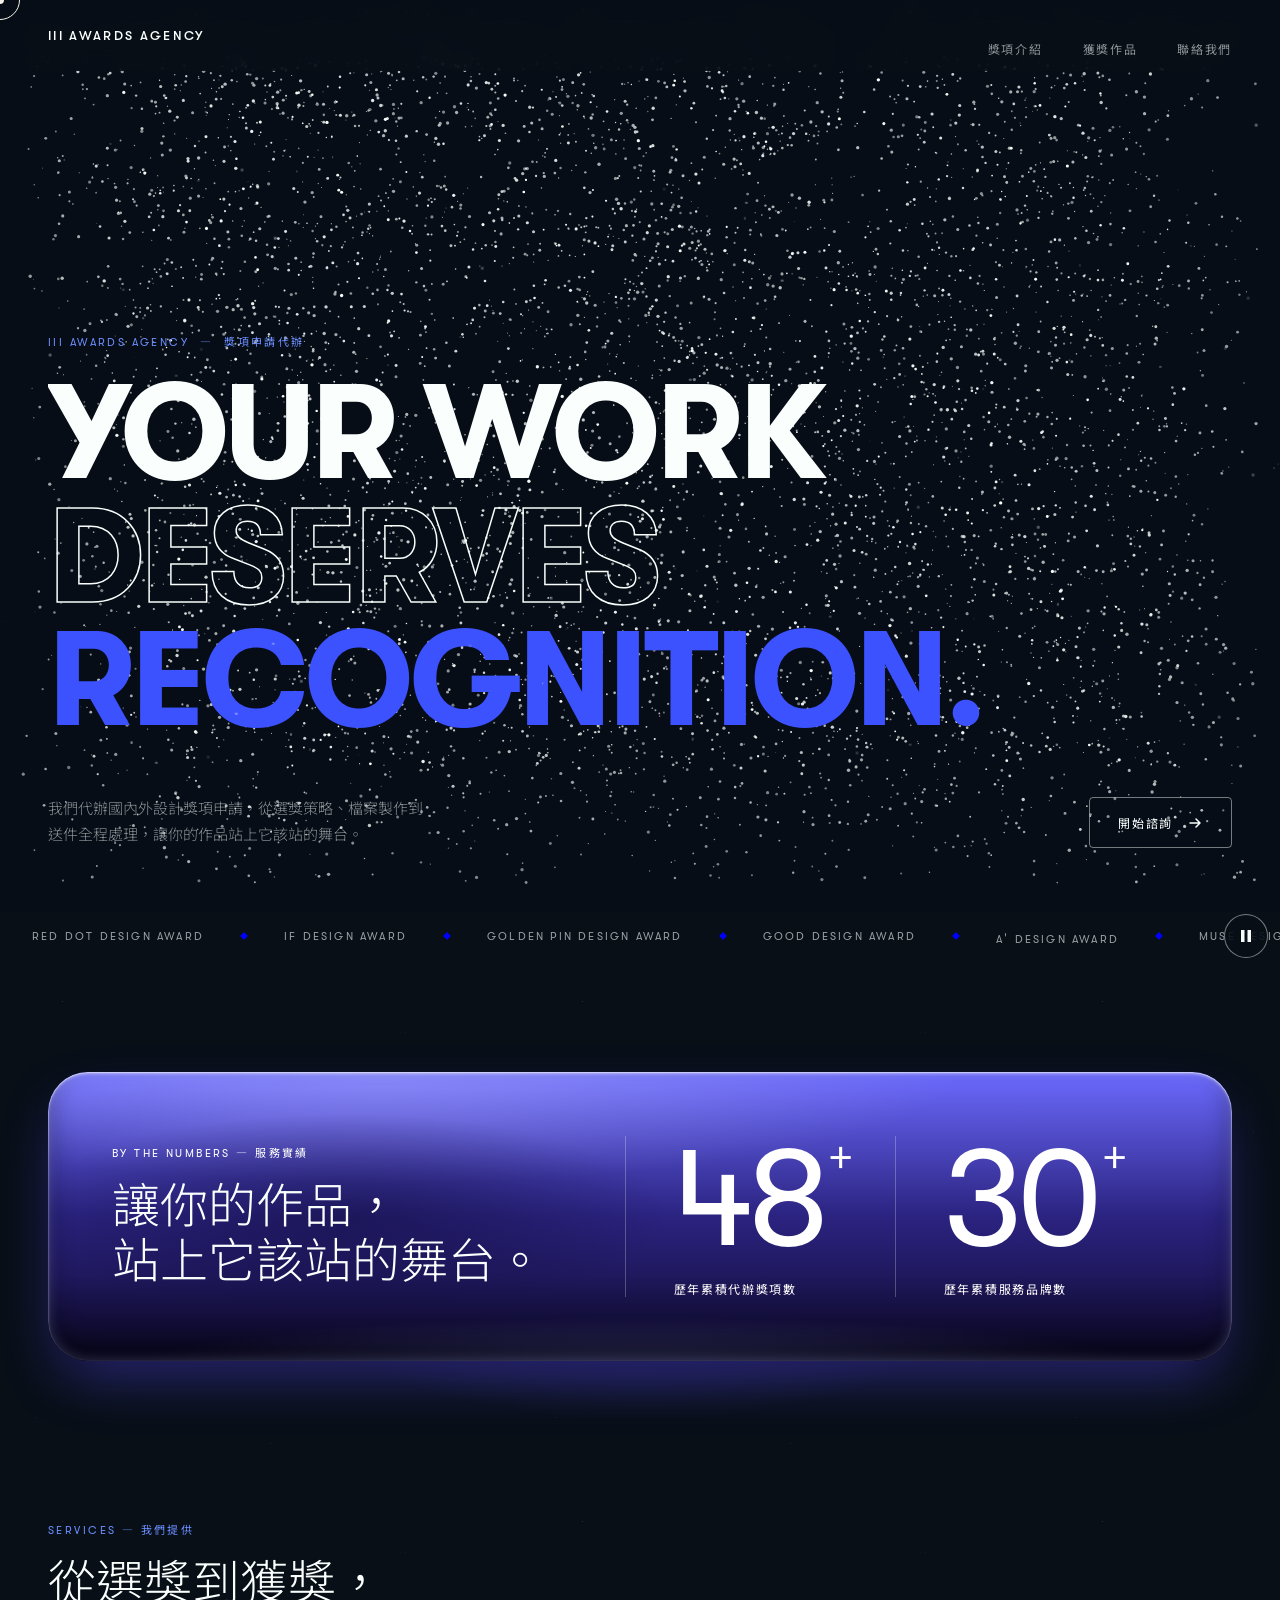
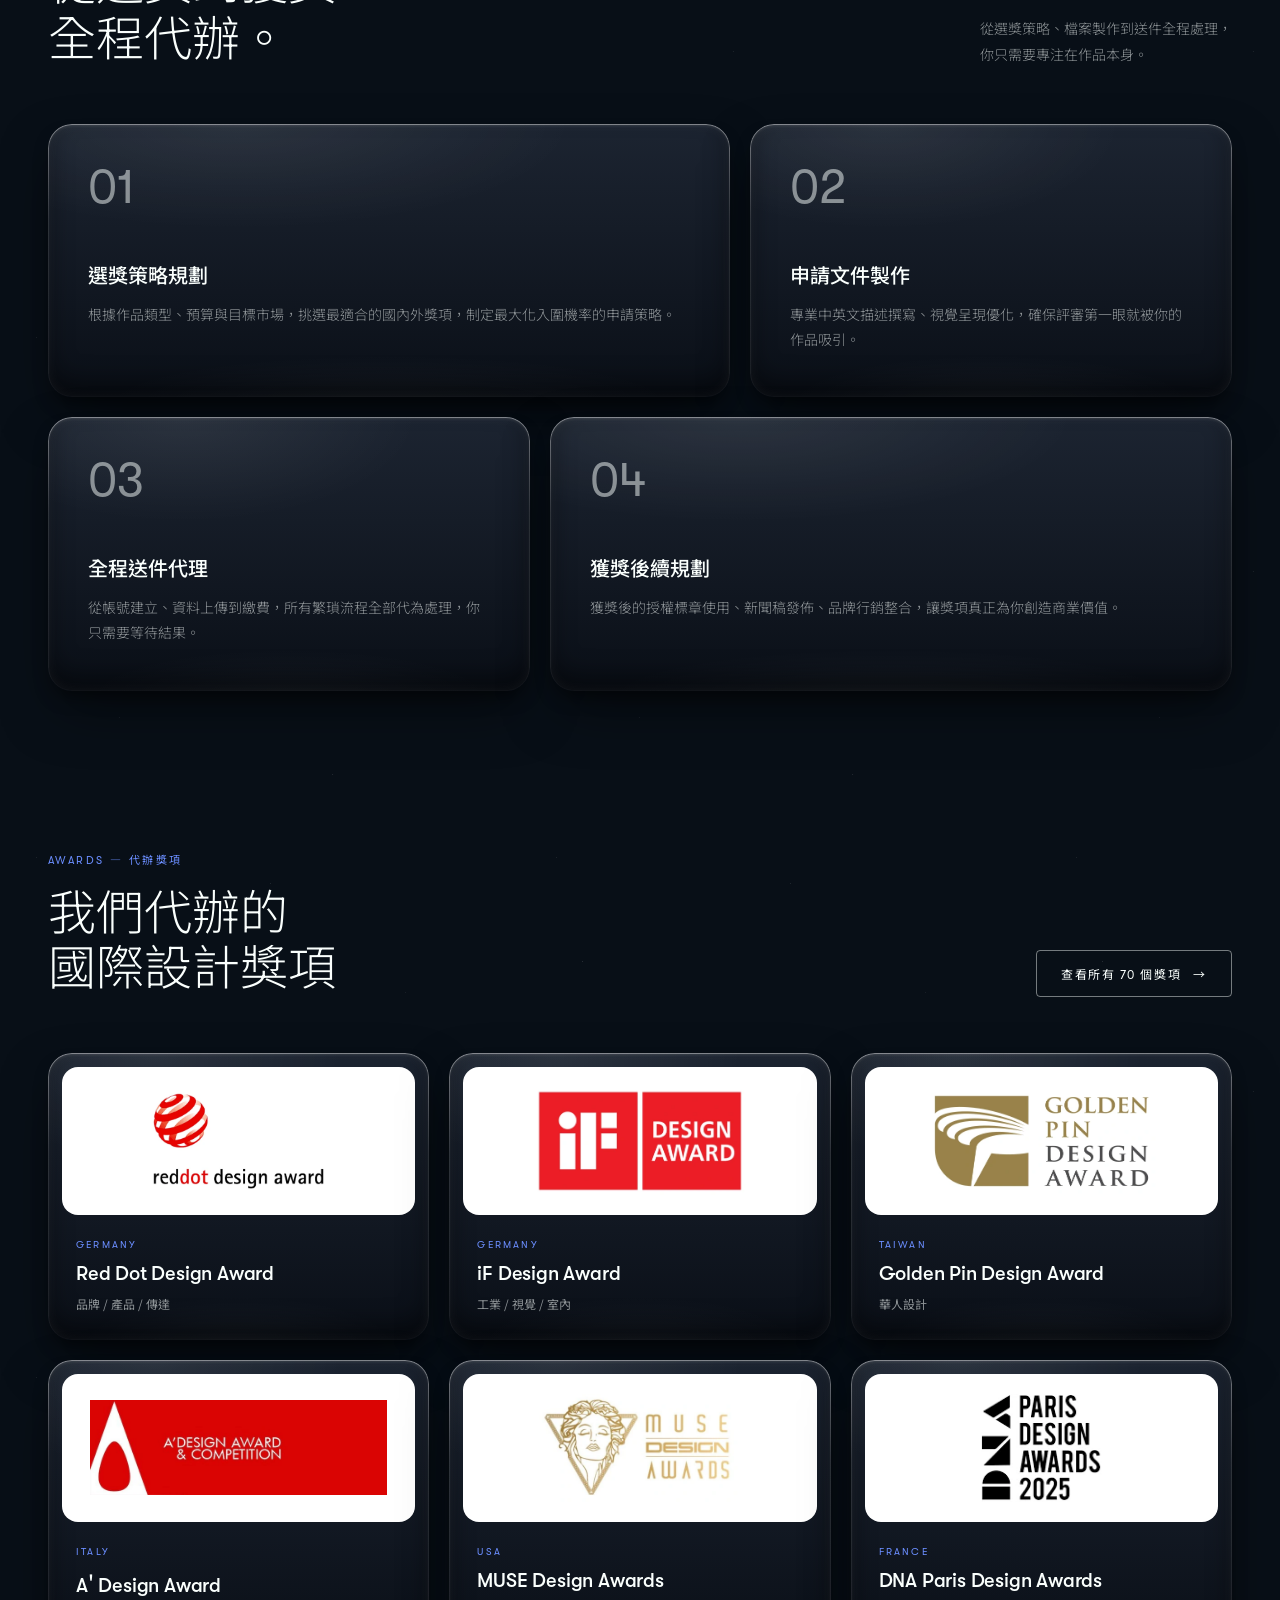
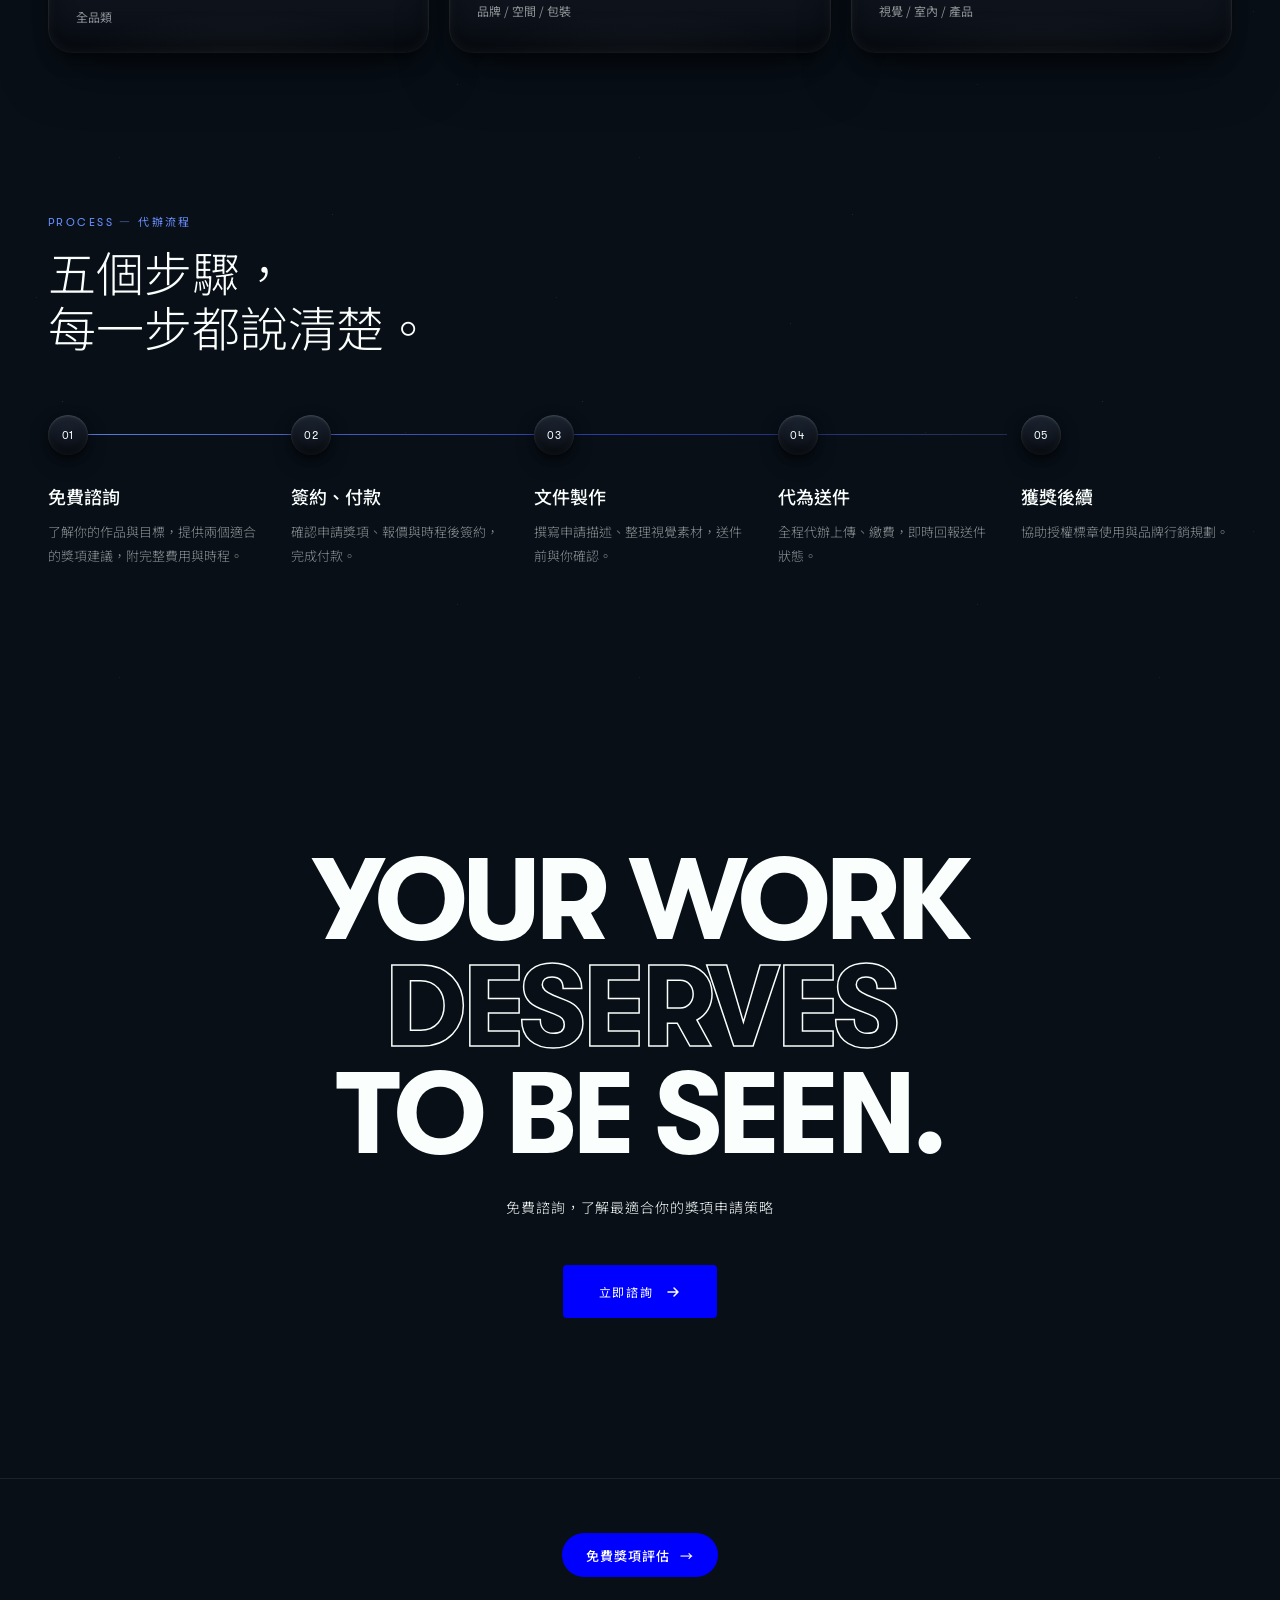
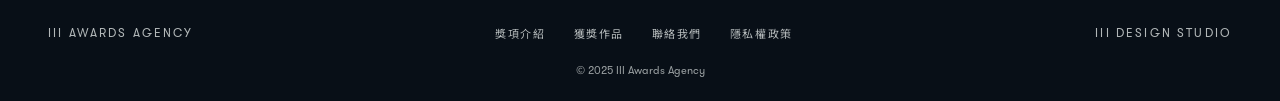
==== commit 54c19357: "Add Google Search Console verification tag" ====
--- a/index.html
+++ b/index.html
@@ -5,6 +5,7 @@
 <meta name="viewport" content="width=device-width, initial-scale=1.0">
 <title>III Awards Agency｜國際設計獎項申請代辦</title>
 <meta name="description" content="III Awards Agency 代辦紅點、iF、金點、A' Design、MUSE 等國內外設計獎項申請，從選獎策略、申請文件製作到全程送件代理，首次諮詢免費，讓你的作品站上它該站的舞台。">
+<meta name="google-site-verification" content="2BXftE-jts5tiGORsCH_mroJvvOsGVrzP3qDnty3Vhc" />
 <link rel="canonical" href="https://iiiawardsagency.github.io/">
 <meta property="og:type" content="website">
 <meta property="og:site_name" content="III Awards Agency">
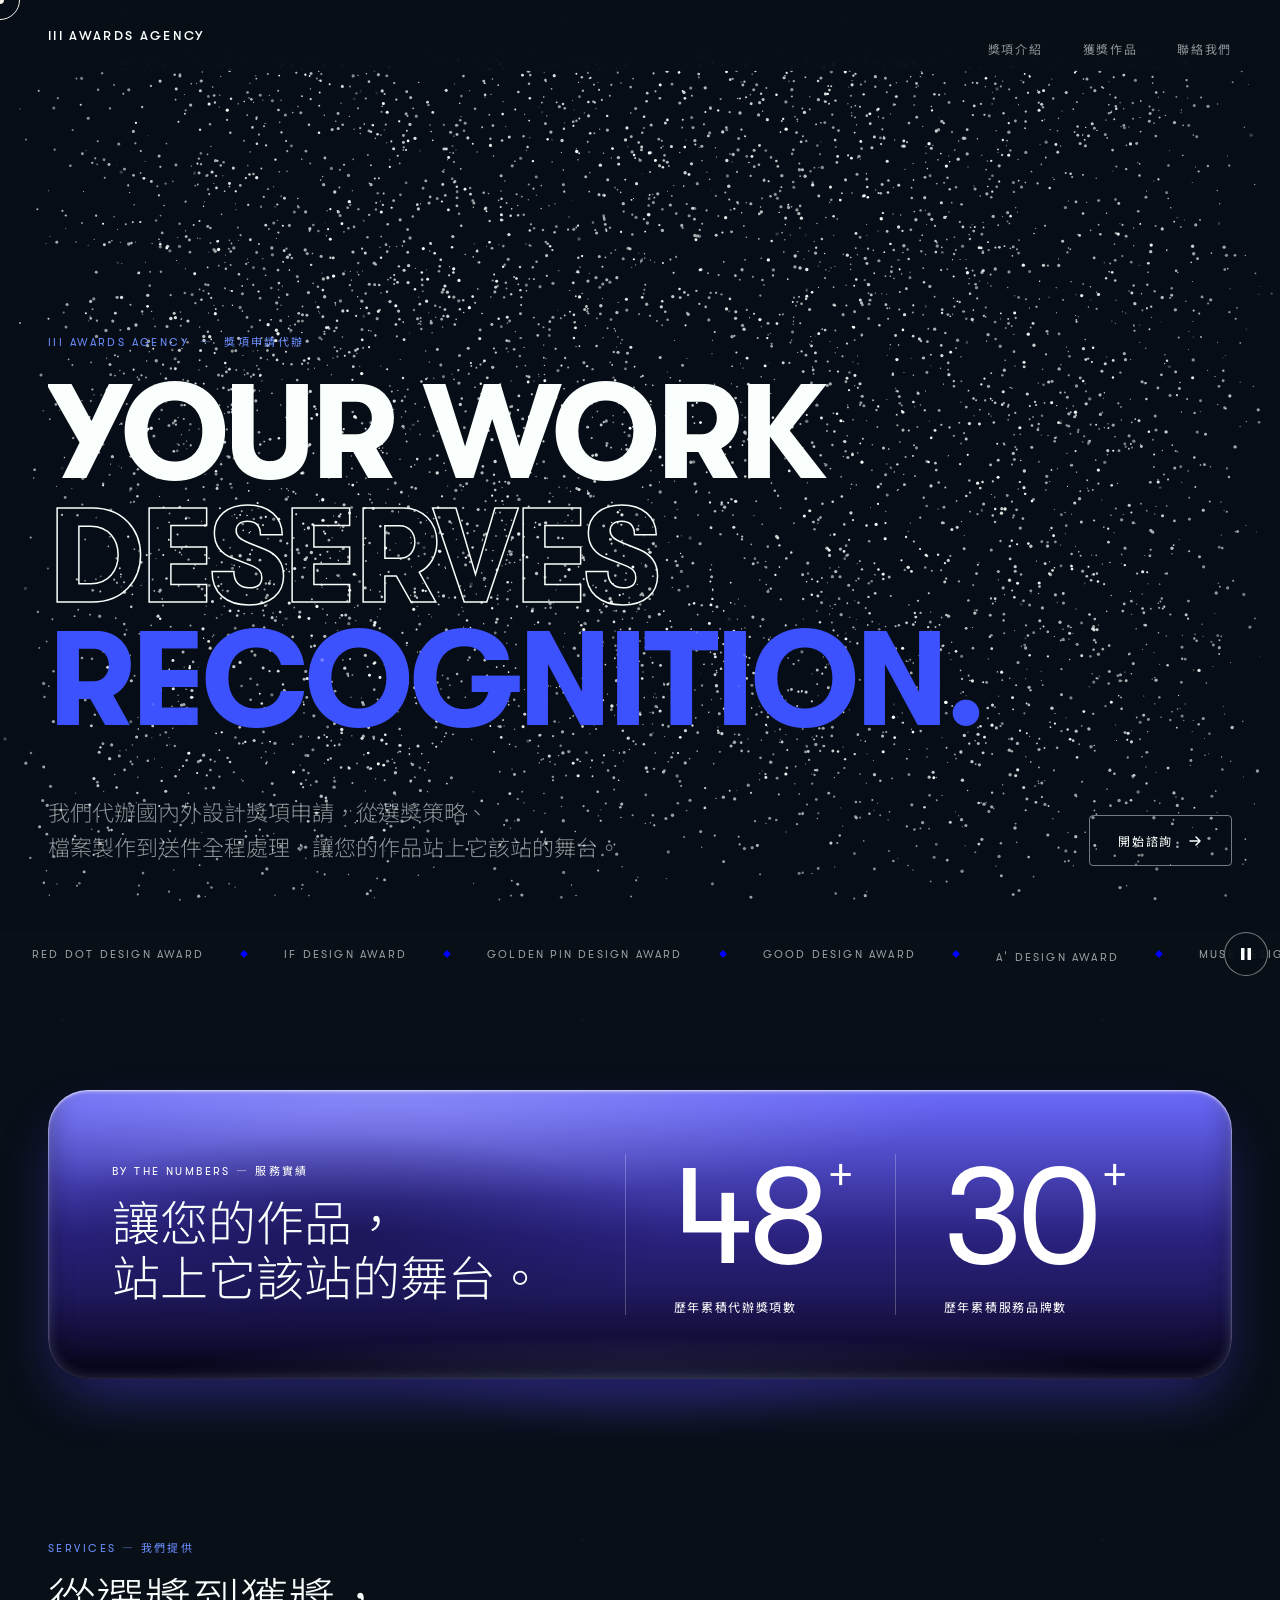
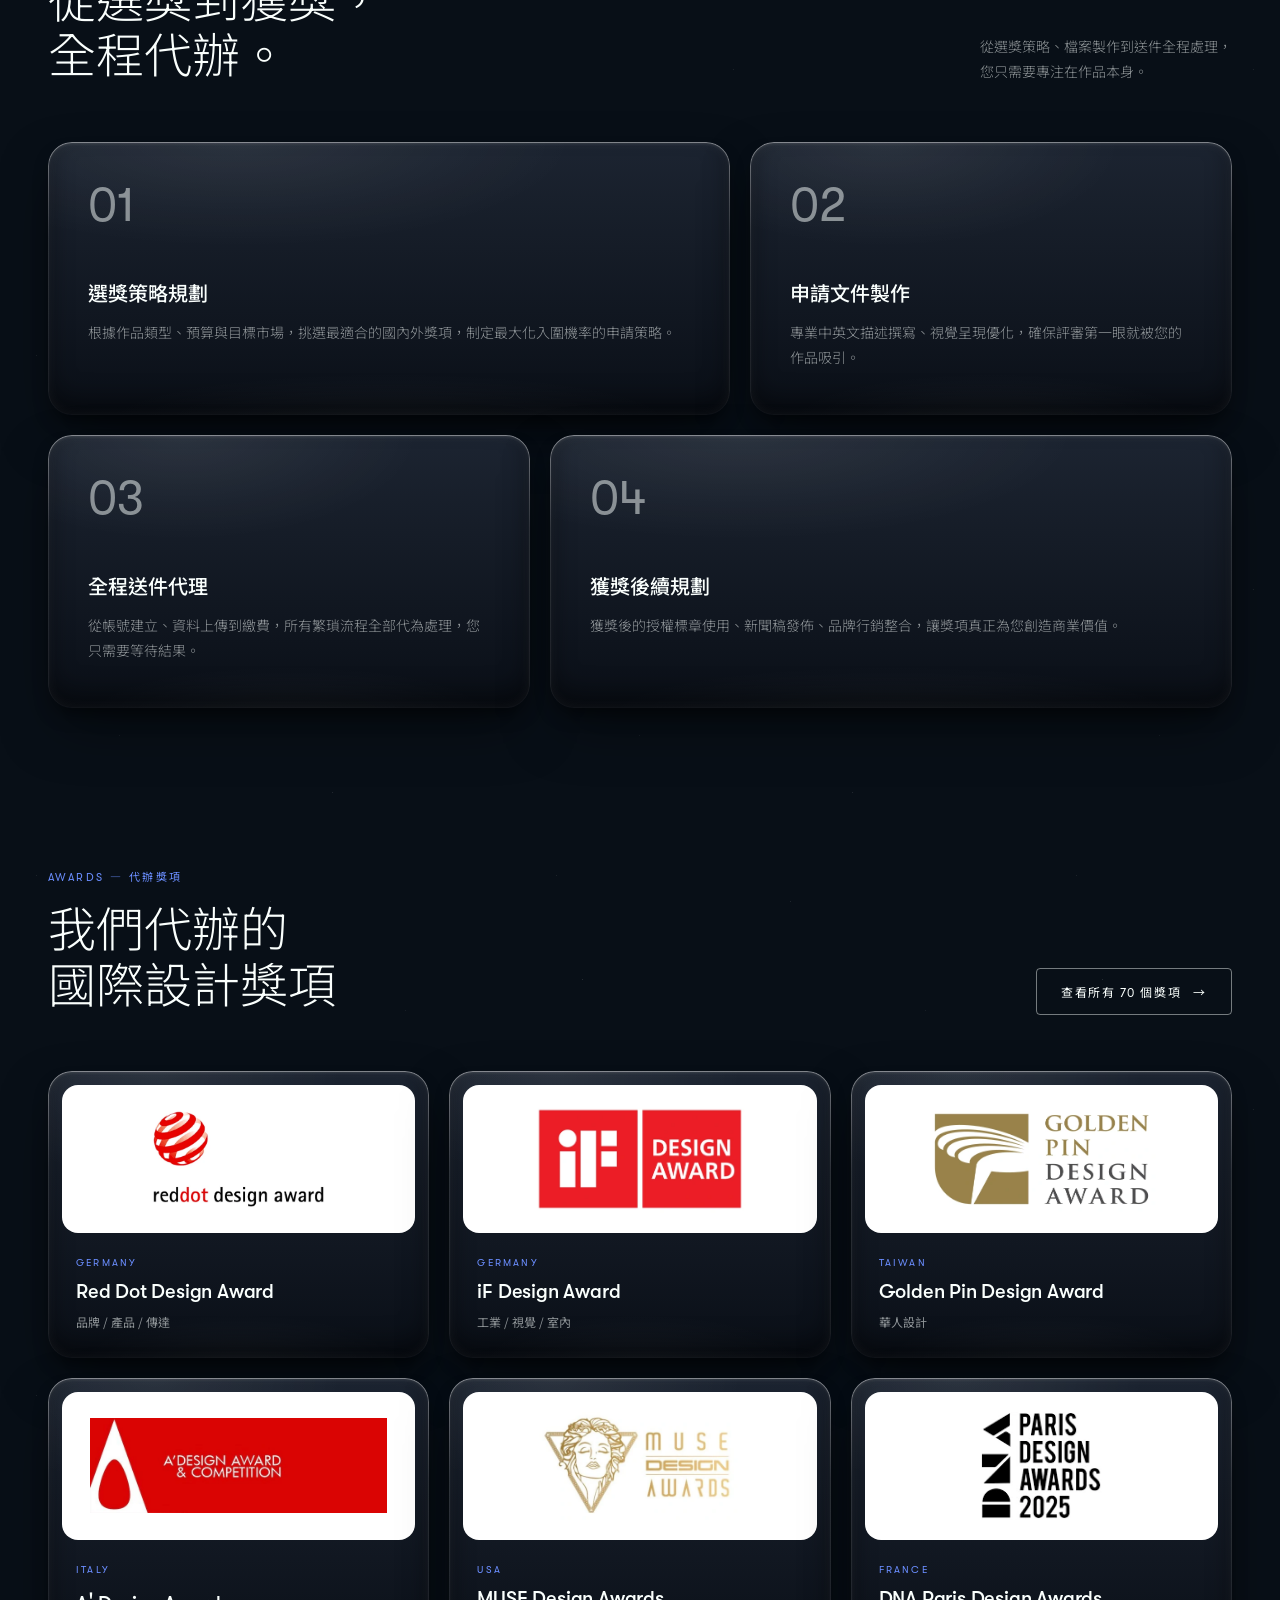
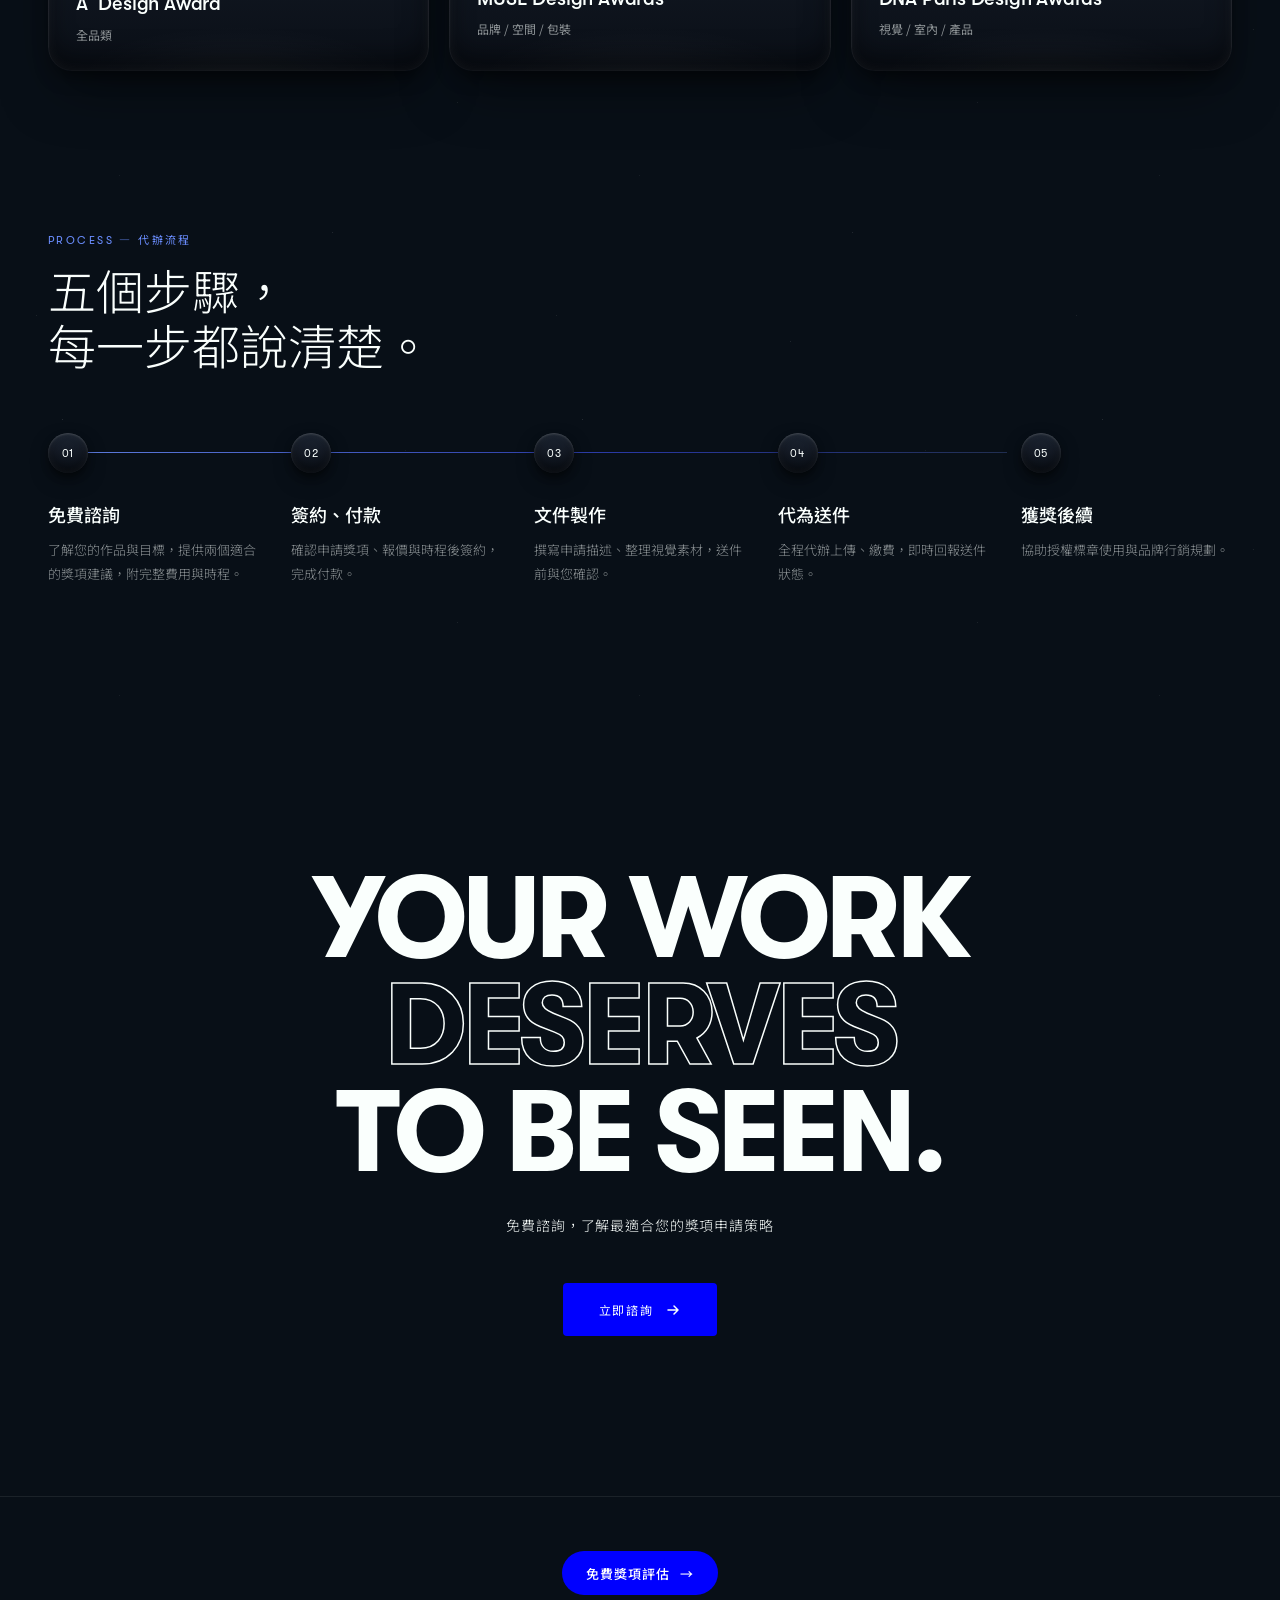
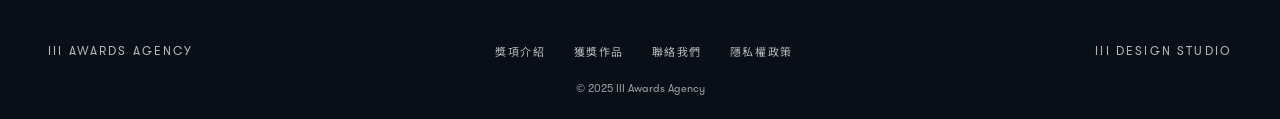
==== commit 2cc72a71: "Use 您 site-wide, new contact copy, type system (assets/type.css), unified page titles" ====
--- a/index.html
+++ b/index.html
@@ -4,14 +4,14 @@
 <meta charset="UTF-8">
 <meta name="viewport" content="width=device-width, initial-scale=1.0">
 <title>III Awards Agency｜國際設計獎項申請代辦</title>
-<meta name="description" content="III Awards Agency 代辦紅點、iF、金點、A' Design、MUSE 等國內外設計獎項申請，從選獎策略、申請文件製作到全程送件代理，首次諮詢免費，讓你的作品站上它該站的舞台。">
+<meta name="description" content="III Awards Agency 代辦紅點、iF、金點、A' Design、MUSE 等國內外設計獎項申請，從選獎策略、申請文件製作到全程送件代理，首次諮詢免費，讓您的作品站上它該站的舞台。">
 <meta name="google-site-verification" content="2BXftE-jts5tiGORsCH_mroJvvOsGVrzP3qDnty3Vhc" />
 <link rel="canonical" href="https://iiiawardsagency.github.io/">
 <meta property="og:type" content="website">
 <meta property="og:site_name" content="III Awards Agency">
 <meta property="og:locale" content="zh_TW">
 <meta property="og:title" content="III Awards Agency｜國際設計獎項申請代辦">
-<meta property="og:description" content="III Awards Agency 代辦紅點、iF、金點、A' Design、MUSE 等國內外設計獎項申請，從選獎策略、申請文件製作到全程送件代理，首次諮詢免費，讓你的作品站上它該站的舞台。">
+<meta property="og:description" content="III Awards Agency 代辦紅點、iF、金點、A' Design、MUSE 等國內外設計獎項申請，從選獎策略、申請文件製作到全程送件代理，首次諮詢免費，讓您的作品站上它該站的舞台。">
 <meta property="og:url" content="https://iiiawardsagency.github.io/">
 <meta property="og:image" content="https://iiiawardsagency.github.io/og-image.png">
 <meta property="og:image:width" content="1200">
@@ -19,7 +19,7 @@
 <meta property="og:image:alt" content="III Awards Agency — Your Work Deserves Recognition.">
 <meta name="twitter:card" content="summary_large_image">
 <meta name="twitter:title" content="III Awards Agency｜國際設計獎項申請代辦">
-<meta name="twitter:description" content="III Awards Agency 代辦紅點、iF、金點、A' Design、MUSE 等國內外設計獎項申請，從選獎策略、申請文件製作到全程送件代理，首次諮詢免費，讓你的作品站上它該站的舞台。">
+<meta name="twitter:description" content="III Awards Agency 代辦紅點、iF、金點、A' Design、MUSE 等國內外設計獎項申請，從選獎策略、申請文件製作到全程送件代理，首次諮詢免費，讓您的作品站上它該站的舞台。">
 <meta name="twitter:image" content="https://iiiawardsagency.github.io/og-image.png">
 <meta name="theme-color" content="#080F17">
 <link rel="icon" href="favicon.svg" type="image/svg+xml">
@@ -145,9 +145,11 @@
     animation: fadeUp .8s 1s both;
   }
   .hero-desc {
-    max-width: 380px; font-size: 15px; line-height: 1.75;
+    max-width: 580px; font-size: 22px; line-height: 1.6;
     opacity: .55; font-weight: 300;
   }
+  .hero-desc .br-wide { display: none; }
+  @media (min-width: 680px) { .hero-desc .br-wide { display: inline; } }
   .hero-cta {
     display: inline-flex; align-items: center; gap: 14px;
     text-decoration: none; color: var(--snowy);
@@ -483,6 +485,7 @@
   }
   @media(pointer:coarse){ #cursor-dot, #cursor-ring { display: none; } * { cursor: auto; } }
 </style>
+<link rel="stylesheet" href="assets/type.css">
 </head>
 <body>
 
@@ -529,7 +532,7 @@
   </h1>
   <div class="hero-bottom">
     <p class="hero-desc">
-      我們代辦國內外設計獎項申請，從選獎策略、檔案製作到送件全程處理，讓你的作品站上它該站的舞台。
+      我們代辦國內外設計獎項申請，從選獎策略、<br class="br-wide">檔案製作到送件全程處理，讓您的作品站上它該站的舞台。
     </p>
     <a href="contact.html" class="hero-cta">
       開始諮詢
@@ -571,7 +574,7 @@
   <div class="stats-card resin-blue">
     <div class="stats-copy">
       <p class="eyebrow">By the numbers — 服務實績</p>
-      <h2 class="section-title" id="stats-title">讓你的作品，<br>站上它該站的舞台。</h2>
+      <h2 class="section-title" id="stats-title">讓您的作品，<br>站上它該站的舞台。</h2>
     </div>
     <div class="stats-numbers">
       <div class="stat"><p class="stat-num">48<sup>+</sup></p><p class="stat-label">歷年累積代辦獎項數</p></div>
@@ -587,7 +590,7 @@
       <p class="eyebrow">Services — 我們提供</p>
       <h2 class="section-title" id="services-title">從選獎到獲獎，<br>全程代辦。</h2>
     </div>
-    <p class="section-aside">從選獎策略、檔案製作到送件全程處理，<br>你只需要專注在作品本身。</p>
+    <p class="section-aside">從選獎策略、檔案製作到送件全程處理，<br>您只需要專注在作品本身。</p>
   </div>
   <ul class="services-grid">
     <li><a class="svc-card resin-kuro resin-hover" href="contact.html#evaluation">
@@ -599,19 +602,19 @@
     <li><a class="svc-card resin-kuro resin-hover" href="contact.html#evaluation">
       <span class="svc-num">02</span>
       <h3 class="svc-title">申請文件製作</h3>
-      <p class="svc-desc">專業中英文描述撰寫、視覺呈現優化，確保評審第一眼就被你的作品吸引。</p>
+      <p class="svc-desc">專業中英文描述撰寫、視覺呈現優化，確保評審第一眼就被您的作品吸引。</p>
       <span class="card-arrow-icon" aria-hidden="true">→</span>
     </a></li>
     <li><a class="svc-card resin-kuro resin-hover" href="contact.html#evaluation">
       <span class="svc-num">03</span>
       <h3 class="svc-title">全程送件代理</h3>
-      <p class="svc-desc">從帳號建立、資料上傳到繳費，所有繁瑣流程全部代為處理，你只需要等待結果。</p>
+      <p class="svc-desc">從帳號建立、資料上傳到繳費，所有繁瑣流程全部代為處理，您只需要等待結果。</p>
       <span class="card-arrow-icon" aria-hidden="true">→</span>
     </a></li>
     <li><a class="svc-card resin-kuro resin-hover" href="contact.html#evaluation">
       <span class="svc-num">04</span>
       <h3 class="svc-title">獲獎後續規劃</h3>
-      <p class="svc-desc">獲獎後的授權標章使用、新聞稿發佈、品牌行銷整合，讓獎項真正為你創造商業價值。</p>
+      <p class="svc-desc">獲獎後的授權標章使用、新聞稿發佈、品牌行銷整合，讓獎項真正為您創造商業價值。</p>
       <span class="card-arrow-icon" aria-hidden="true">→</span>
     </a></li>
   </ul>
@@ -678,9 +681,9 @@
   <p class="eyebrow">Process — 代辦流程</p>
   <h2 class="section-title" id="process-title">五個步驟，<br>每一步都說清楚。</h2>
   <ol class="process-list">
-    <li class="process-step"><span class="process-node" aria-hidden="true">01</span><div><h3>免費諮詢</h3><p>了解你的作品與目標，提供兩個適合的獎項建議，附完整費用與時程。</p></div></li>
+    <li class="process-step"><span class="process-node" aria-hidden="true">01</span><div><h3>免費諮詢</h3><p>了解您的作品與目標，提供兩個適合的獎項建議，附完整費用與時程。</p></div></li>
     <li class="process-step"><span class="process-node" aria-hidden="true">02</span><div><h3>簽約、付款</h3><p>確認申請獎項、報價與時程後簽約，完成付款。</p></div></li>
-    <li class="process-step"><span class="process-node" aria-hidden="true">03</span><div><h3>文件製作</h3><p>撰寫申請描述、整理視覺素材，送件前與你確認。</p></div></li>
+    <li class="process-step"><span class="process-node" aria-hidden="true">03</span><div><h3>文件製作</h3><p>撰寫申請描述、整理視覺素材，送件前與您確認。</p></div></li>
     <li class="process-step"><span class="process-node" aria-hidden="true">04</span><div><h3>代為送件</h3><p>全程代辦上傳、繳費，即時回報送件狀態。</p></div></li>
     <li class="process-step"><span class="process-node" aria-hidden="true">05</span><div><h3>獲獎後續</h3><p>協助授權標章使用與品牌行銷規劃。</p></div></li>
   </ol>
@@ -694,7 +697,7 @@
   <h2 class="cta-title">
     Your Work<br><span class="outline">Deserves</span><br>To Be Seen.
   </h2>
-  <p class="cta-sub">免費諮詢，了解最適合你的獎項申請策略</p>
+  <p class="cta-sub">免費諮詢，了解最適合您的獎項申請策略</p>
   <a href="contact.html" class="cta-btn">
     立即諮詢
     <svg width="16" height="16" viewBox="0 0 16 16" fill="none">
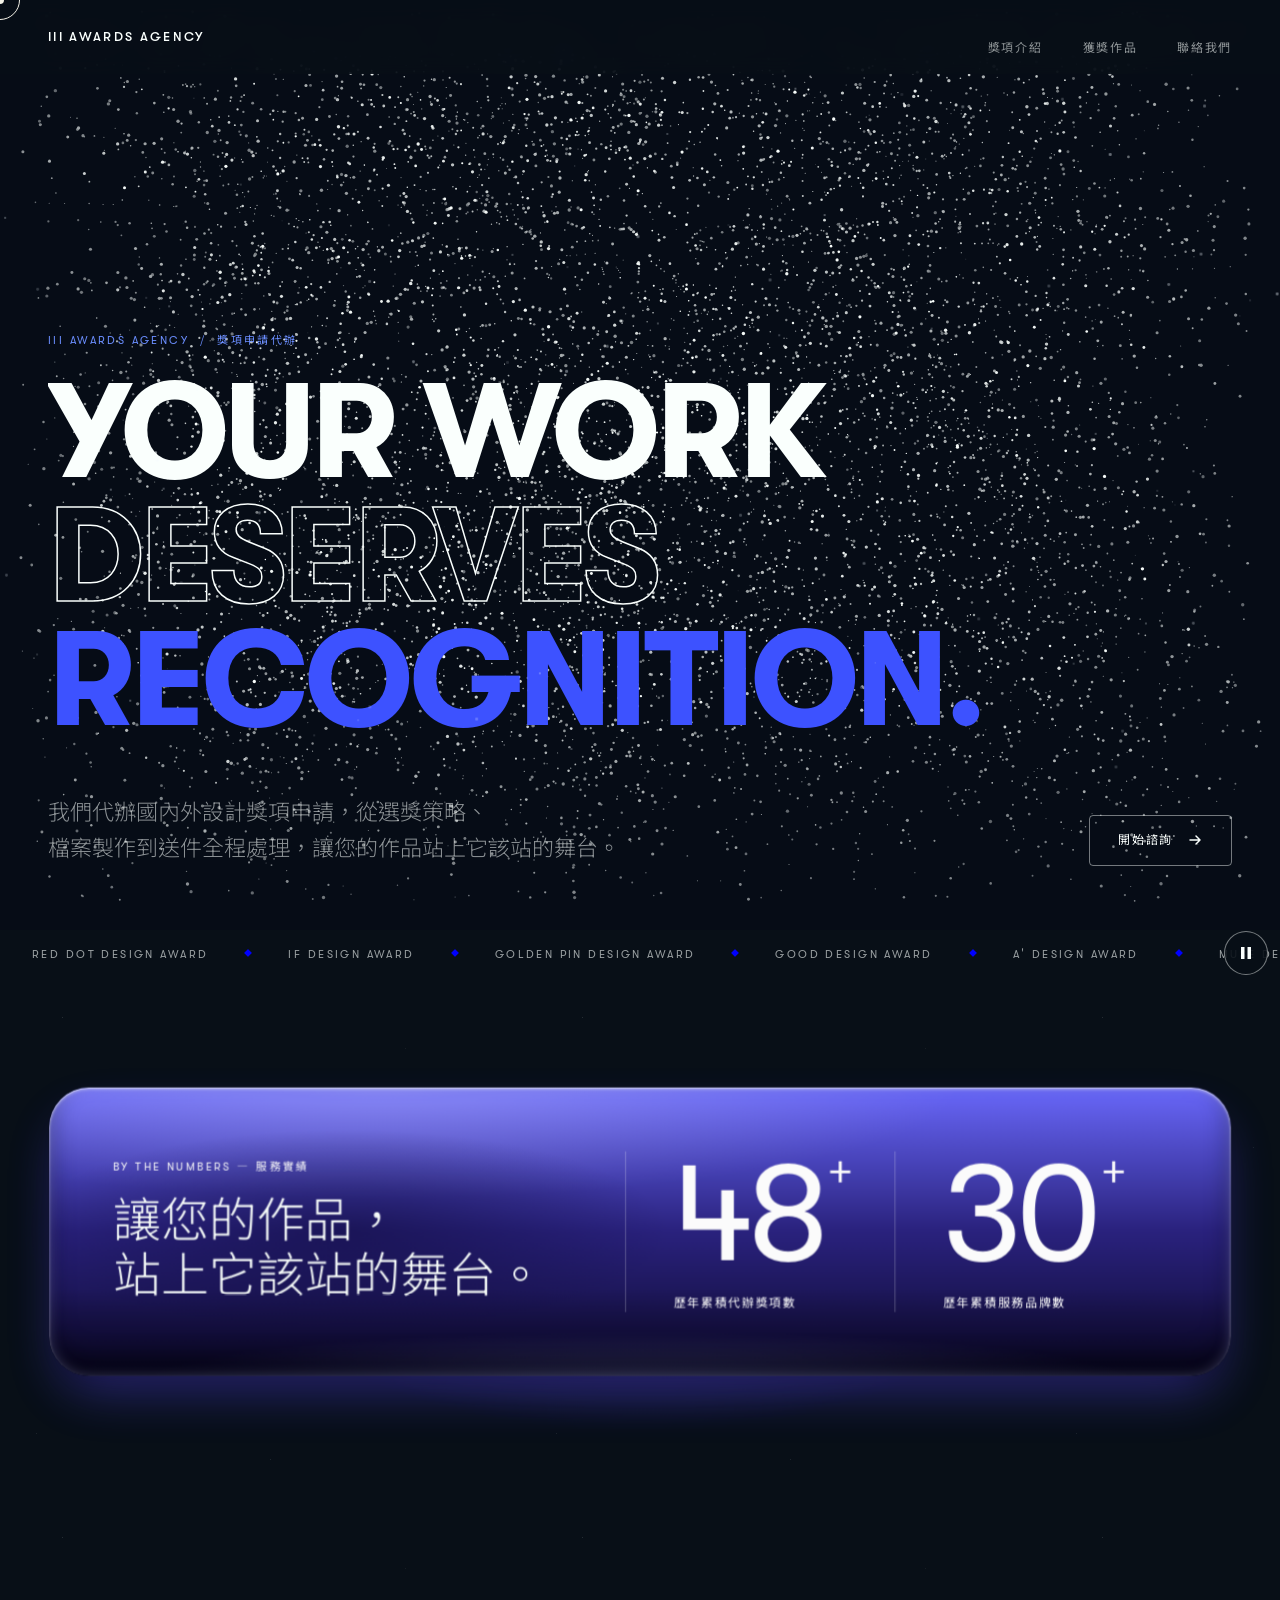
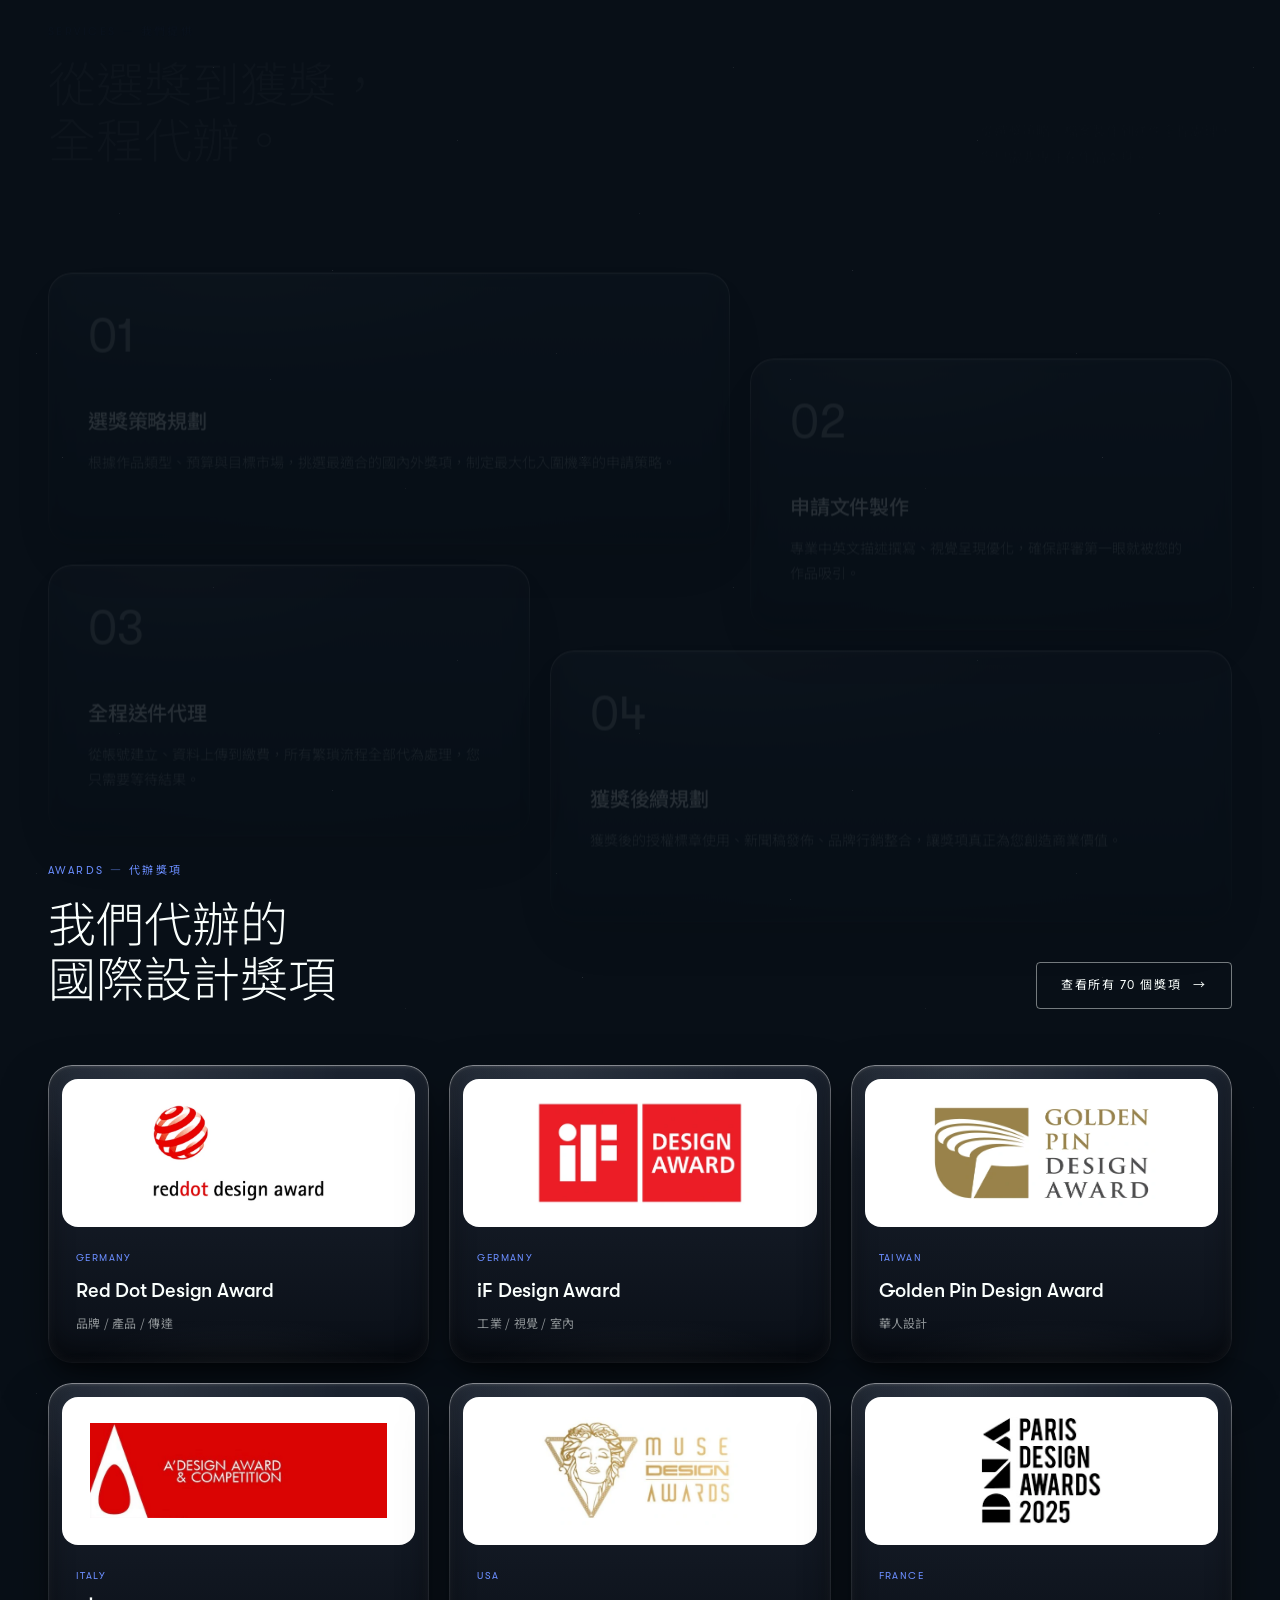
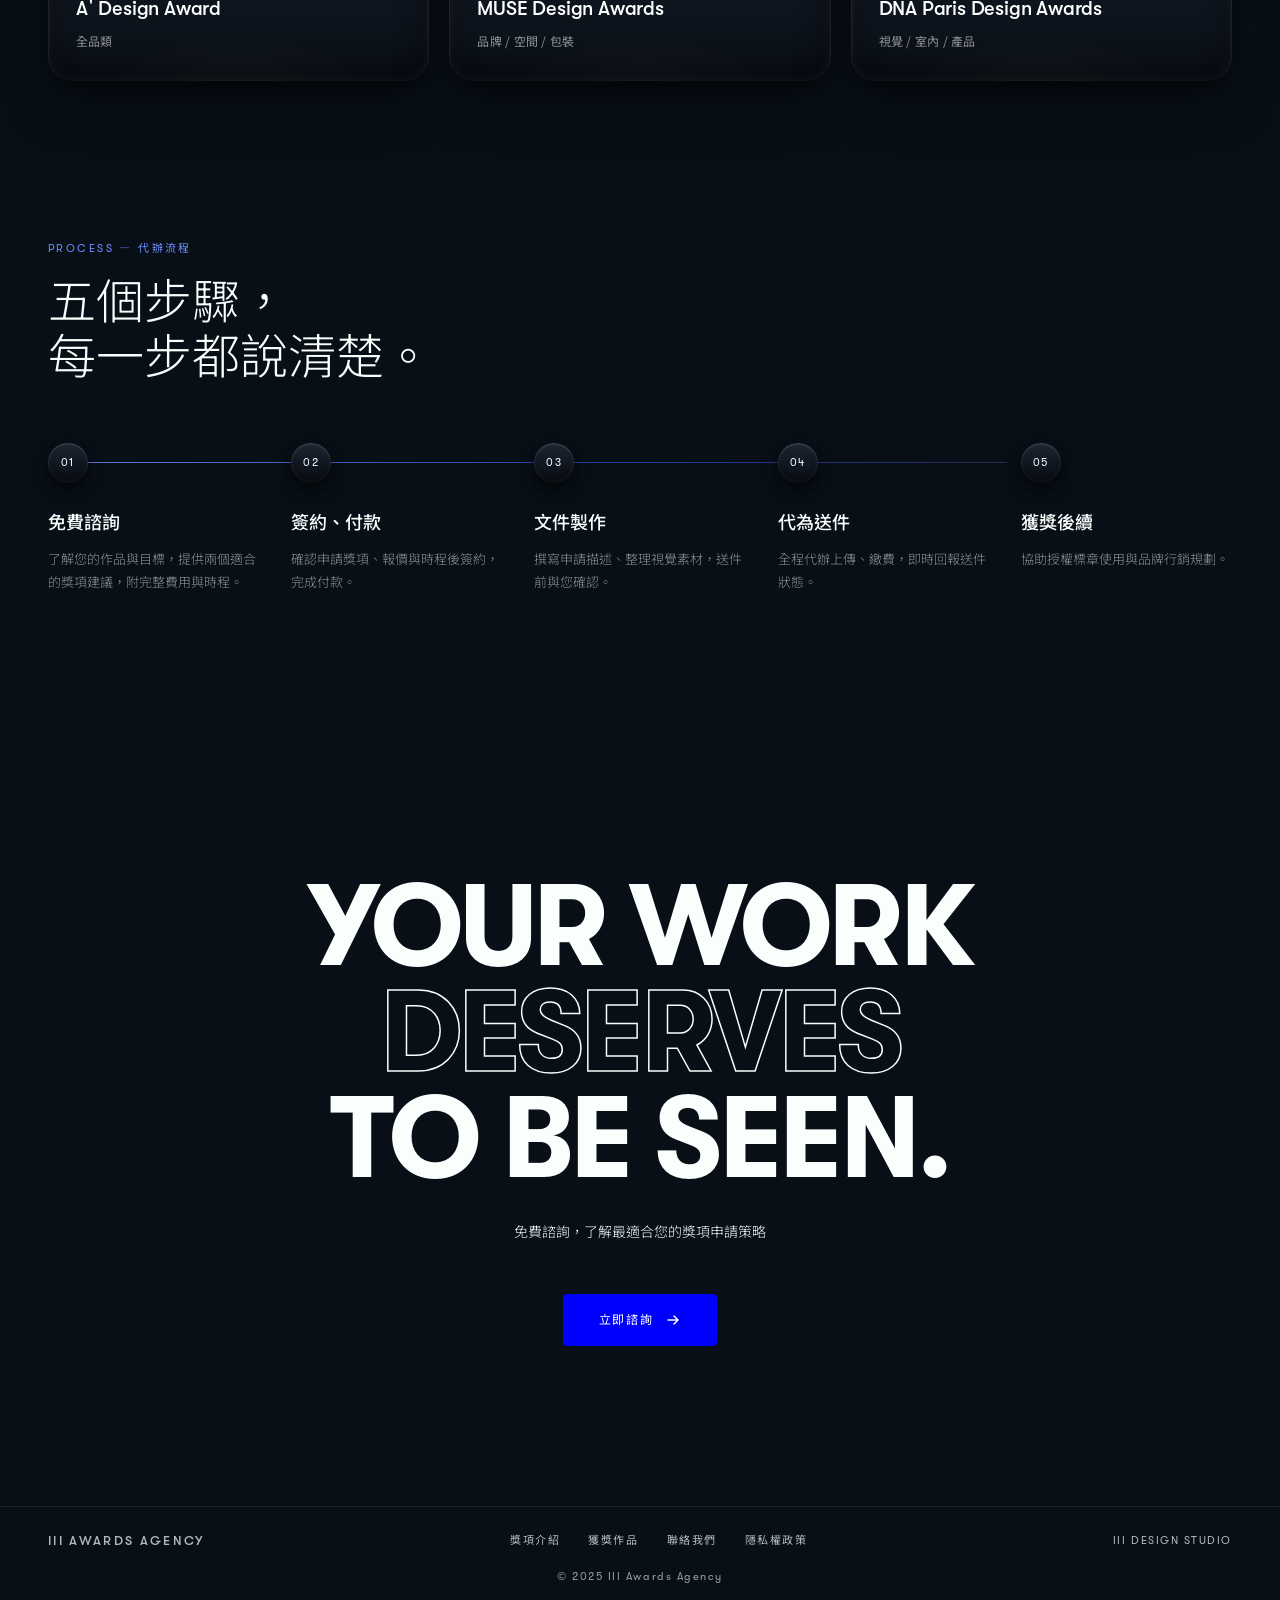
==== commit e0f7c936: "Scroll motion, sticky evaluation CTA, unified eyebrows (pages) - index / contact: load motion.css + " ====
--- a/index.html
+++ b/index.html
@@ -486,6 +486,7 @@
   @media(pointer:coarse){ #cursor-dot, #cursor-ring { display: none; } * { cursor: auto; } }
 </style>
 <link rel="stylesheet" href="assets/type.css">
+<link rel="stylesheet" href="assets/motion.css">
 </head>
 <body>
 
@@ -524,7 +525,7 @@
   <path class="st0" d="M1919.74,185.83c-1.14,4.52-5.8,7.36-10.19,6.85-2.38-.27-4.57-1.37-6.53-2.74-1.92-1.37-3.75-2.83-5.71-4.16-3.88-2.61-7.95-4.94-12.16-6.99-4.16-2.01-8.5-3.79-12.93-5.26-4.48-1.51-9-2.79-13.62-3.75-4.71-1.05-9.46-1.83-14.26-2.42-4.89-.55-9.83-.96-14.81-1.14-2.97-.14-5.99-.18-9-.18-26.6,0-51.5,7.81-72.53,21.39-.87.55-1.78,1.14-2.65,1.74-.41.27-.82.55-1.19.82l-179.14,118.09-1.05.69-4.62,3.24c-.32.23-.69.41-1.05.59-26.09,15.22-52.01,22.3-77.46,21.94-54.49-.78-96.82-34.3-133.12-71.63-36.04-37.06-71.42-89.01-124.23-101.35-10.14-2.37-20.56-3.55-30.97-3.55-27.6,0-53.29,8.27-74.86,22.48-1.87,1.23-3.75,2.51-5.58,3.84-.14.14-.32.23-.5.37l-1.78,1.23-180.38,125.31c-.37.23-.73.41-1.1.59-7.54,4.39-15.08,8.13-22.58,11.2-.87.37-1.69.69-2.56,1.01-3.11,1.19-6.22,2.28-9.32,3.29-1.23.41-2.47.78-3.75,1.14-45.97,13.14-89.2.82-127.45-25.66-21.61-14.96-41.24-32.9-58.14-53.29-16.01-19.32-31.14-39.63-49.97-56.37-8.18-7.28-17.05-13.82-26.71-19.01-19.19-10.33-41.04-16.13-64.21-16.13-27.6,0-53.29,8.27-74.86,22.48-1.87,1.23-3.75,2.51-5.58,3.84l-.5.37s-1.55,1.1-1.6,1.1l-174.89,121.47-1.1.73-4.62,3.24c-.32.23-.69.41-1.05.59-26.6,15.54-52.97,22.53-78.83,21.98-.64,0-1.28,0-1.92-.05-13.98-.14-27.65-2.7-40.86-7.81-.18-.09-.32-.14-.46-.18-35.55-12.38-69.97-38.75-102.64-76.64l-13.62-16.5L3.68,159.46l-1.1-1.51c-2.74-3.75-2.88-6.85-2.33-9.19,1.14-4.52,5.8-7.36,10.19-6.85,2.38.27,4.57,1.37,6.53,2.74,1.92,1.37,3.75,2.83,5.71,4.16,3.88,2.61,7.95,4.94,12.16,6.99,4.16,2.01,8.5,3.79,12.93,5.26,4.48,1.51,9,2.79,13.62,3.75,4.71,1.05,9.46,1.83,14.26,2.42,4.89.55,9.83.96,14.81,1.14,2.97.14,5.99.18,9,.18,26.6,0,51.5-7.81,72.53-21.39.87-.55,1.78-1.14,2.65-1.74.41-.27.82-.55,1.19-.82L354.93,26.56l1.1-.73,4.62-3.25c.32-.23.69-.41,1.05-.59C387.79,6.78,413.7-.31,439.16.06c15.22-.27,29.98,2.28,44.24,7.86,15.9,6.17,31.17,15.99,45.84,29.8,12.98,12.16,23.54,26.69,35.37,39.9,5.58,6.22,10.92,12.61,16.04,19.24,17.09,22.26,41.27,41.5,65.9,55.3,5.16,2.88,10.47,5.53,15.86,7.86.05.05.14.05.18.09,16.13,7.04,33.27,11.56,50.86,12.48,9.47.49,19.01-.12,28.36-1.66,9.41-1.55,18.65-4.07,27.59-7.39,8.87-3.3,17.46-7.37,25.56-12.27,24.49-14.82,110.8-73.24,130.4-86.15,19.72-12.99,39.07-27.54,59.58-39.26,9.92-5.67,19.65-10.42,29.29-14.26.87-.37,1.69-.69,2.56-1.01,3.11-1.19,6.26-2.28,9.37-3.29,1.23-.41,2.47-.78,3.7-1.14,31.44-9.32,61.33-8.23,89.3,4.71.14,0,.27.05.36.14,9.6,4.43,18.92,10.28,28.01,17.55.32.18.64.46.91.73,10.74,8.68,21.16,19.38,31.21,32.17,8.09,9.6,15.99,19.38,24.13,28.97,10.56,12.52,21.89,24.5,34.14,35.14,14.62,12.89,30.62,23.95,48.35,32.31,1.92.91,3.88,1.78,5.85,2.61,6.99,2.97,14.12,5.48,21.43,7.45,30.12,8.13,61.56,5.44,90.26-6.58,9.55-3.43,18.6-7.95,27.01-13.39.87-.55,1.78-1.14,2.65-1.74.41-.27.82-.55,1.19-.82l179.1-118.04,1.1-.73,4.62-3.24c.32-.23.69-.41,1.05-.59,26.6-15.54,52.97-22.53,78.83-21.98.69.05,1.33.05,1.92.05,13.98.14,27.65,2.7,40.86,7.82.18.05.32.09.46.18,35.55,12.39,69.97,38.75,102.64,76.64l13.62,16.5,57.45,73.17,1.1,1.51c2.74,3.75,2.88,6.85,2.33,9.19v-.06Z"/>
 </svg></div>
   </div>
-    <p class="hero-eyebrow">III Awards Agency &nbsp;—&nbsp; 獎項申請代辦</p>
+    <p class="hero-eyebrow">III Awards Agency &nbsp;/&nbsp; 獎項申請代辦</p>
   <h1 class="hero-title">
     <span class="line"><span class="line-inner">Your Work</span></span>
     <span class="line"><span class="line-inner outline">Deserves</span></span>
@@ -709,7 +710,7 @@
 </main>
 
 <footer>
-  <div class="footer-cta"><a class="eval-cta" href="contact.html#evaluation">免費獎項評估 <span aria-hidden="true">→</span></a></div>
+  <a class="eval-cta sticky-cta" href="contact.html#evaluation">免費獎項評估 <span aria-hidden="true">→</span></a>
   <div class="footer-bottom-row">
     <p class="footer-logo">III AWARDS AGENCY</p>
     <ul class="footer-links">
@@ -771,8 +772,9 @@
   }
 
   if (!window.III_REDUCED_MOTION) {
+    // .svc-card entrance is driven by assets/motion.js (its <li> wrapper); .stats-card keeps this fade-in,
+    // while motion.js moves the outer .stats-section, so no element has two drivers
     reveal('.stats-card', { delay: 0 });
-    reveal('.svc-card', { stagger: .08 });
     reveal('.award-card', { stagger: .06 });
     reveal('.process-step', { stagger: .1 });
     reveal('.cta-title', { delay: 0 });
@@ -892,7 +894,9 @@
     });
     document.addEventListener('mouseleave', () => { mouse.x = -9999; mouse.y = -9999; });
 
-    let animId;
+    let animId = 0, running = false;
+    function start() { if (running) return; running = true; animate(); }
+    function stop() { running = false; cancelAnimationFrame(animId); }
     function animate() {
       animId = requestAnimationFrame(animate);
       ctx.fillStyle = 'rgba(8,15,23,0.18)';
@@ -908,8 +912,14 @@
       return;
     }
 
-    window.addEventListener('resize', () => { cancelAnimationFrame(animId); resize(); animate(); });    resize();
-    animate();
+    // Resize always rebuilds the canvas; the loop restarts only if it was running
+    window.addEventListener('resize', () => { const wasRunning = running; stop(); resize(); if (wasRunning) start(); });
+    resize();
+    start();
+    // Pause the hero logo loop while #hero is off screen (the star field below keeps running)
+    new IntersectionObserver(entries => {
+      if (entries[entries.length - 1].isIntersecting) start(); else stop();
+    }).observe(document.getElementById('hero'));
 
     // 舊 particle 系統 stub（防止後面舊代碼出錯）
     const wrap = document.querySelector('.hero-logo-wrap');
@@ -957,7 +967,7 @@
       el.style.cssText = 'position:fixed;border-radius:50%;pointer-events:none;' +
         'width:' + size + 'px;height:' + size + 'px;' +
         'background:rgba(240,248,255,0);' +
-        'transform:translate(-50%,-50%);will-change:left,top,background;';
+        'left:0;top:0;will-change:transform,background;';
       pc.appendChild(el);
 
       // Scattered position: anywhere in the hero zone
@@ -1034,8 +1044,7 @@
           d.alpha = Math.min(d.alpha + 0.015, d.maxAlpha * 0.7);
         }
 
-        d.el.style.left = d.x + 'px';
-        d.el.style.top = d.y + 'px';
+        d.el.style.transform = 'translate3d(' + d.x.toFixed(2) + 'px,' + d.y.toFixed(2) + 'px,0) translate(-50%,-50%)';
         d.el.style.background = 'rgba(240,248,255,' + Math.max(0, d.alpha).toFixed(3) + ')';
       });
       requestAnimationFrame(tick);
@@ -1043,5 +1052,9 @@
     tick();
   })();
 </script>
+<!-- Scroll motion: GSAP 3.15.1 + ScrollTrigger (self-hosted copies of the jsDelivr npm build), then assets/motion.js -->
+<script src="assets/gsap.min.js"></script>
+<script src="assets/ScrollTrigger.min.js"></script>
+<script src="assets/motion.js"></script>
 </body>
 </html>
--- a/assets/site.css
+++ b/assets/site.css
@@ -59,9 +59,8 @@
 .nav-toggle { min-width: 44px; min-height: 44px; align-items: center; justify-content: center; position: relative; z-index: 210; }
 .nav-links a { display: inline-block; padding: 12px 0; }
 
-/* Footer: CTA row + readable small text */
+/* Footer: readable small text */
 footer { padding-bottom: 24px !important; }
-.footer-cta { width: 100%; display: flex; justify-content: center; padding: 40px 0 28px; }
 .footer-logo { opacity: .7 !important; }
 .footer-studio { color: inherit; text-decoration: none; display: inline-block; padding: 12px 0; }
 .footer-studio:hover { text-decoration: underline; }
@@ -125,6 +124,33 @@
   transition: background var(--dur) var(--ease);
 }
 .eval-cta:hover { background: #2a2aff; }
+
+/* Sticky CTA: the first element in <footer> on every page except contact.html.
+   Without JS it is a normal centred button in the footer. With JS (html.js, set in site.js)
+   it is hidden on the first screen, then:
+   - ≥769px: a pill fixed to the bottom-right corner, lifted by --cta-lift so that at the end
+     of the page it rests above the footer instead of covering it.
+   - ≤768px: a full-width bar fixed to the bottom edge. The footer gets matching bottom
+     padding (html.has-sticky-cta, set in site.js) so the bar never hides footer content. */
+.sticky-cta { margin: 26px 0 14px; }
+html.js .sticky-cta {
+  position: fixed; z-index: 60; right: 48px; bottom: 24px; margin: 0;
+  transform: translateY(calc(-1 * var(--cta-lift, 0px)));
+  box-shadow: 0 10px 24px -8px rgba(0,0,0,.6);
+  opacity: 0; visibility: hidden;
+  transition: opacity var(--dur) var(--ease), visibility 0s linear var(--dur), background var(--dur) var(--ease);
+}
+html.js .sticky-cta.is-visible { opacity: 1; visibility: visible; transition-delay: 0s; }
+@media (max-width: 768px) {
+  html.js .sticky-cta {
+    left: 0; right: 0; bottom: 0; transform: none; border-radius: 0;
+    min-height: var(--cta-bar-h); padding: 12px 20px calc(12px + env(safe-area-inset-bottom, 0px));
+    box-shadow: 0 -10px 24px -10px rgba(0,0,0,.6);
+  }
+  html.has-sticky-cta { --cta-bar-h: 52px; }
+  html.has-sticky-cta footer { padding-bottom: calc(24px + var(--cta-bar-h) + env(safe-area-inset-bottom, 0px)) !important; }
+}
+@media (prefers-reduced-motion: reduce) { html.js .sticky-cta { transition: none; } }
 
 /* ---------- resin material (Figma: Resin/Indigo, Resin/Kuro, Resin/Edge) ---------- */
 .resin-blue, .resin-kuro { position: relative; isolation: isolate; }
@@ -177,3 +203,9 @@
 }
 .resin-hover:hover::after, .resin-hover:focus-visible::after, .resin-hover:focus-within::after { opacity: 1; }
 @media (prefers-reduced-motion: reduce) { .resin-hover::after { transition: none !important; } }
+
+/* Line break that only applies on mobile (≤768px) */
+.br-mobile { display: none; }
+@media (max-width: 768px) { .br-mobile { display: inline; } }
+/* …except on very narrow phones, where the forced break would strand two characters on their own line */
+@media (max-width: 339px) { .br-mobile.br-skip-narrow { display: none; } }
--- a/assets/type.css
+++ b/assets/type.css
@@ -0,0 +1,127 @@
+/* III Awards Agency — type system
+   Single source for every text size on the site. Each block = one Figma text style
+   (01 Foundations › Typography). Selectors are prefixed with :root so this file wins
+   over the page-level <style> rules without !important. Do not set font-size elsewhere.
+   Every style is a pair: Chinese = Noto Sans TC, Latin & digits = GT Walsheim Trial,
+   same size / line-height / tracking. The font stack 'GT Walsheim Trial', 'Noto Sans TC'
+   does this automatically for mixed text. Not covered: icon glyphs (◆ → ＋). */
+
+/* Display/Hero — home hero title, fluid: 68px → 10.5vw → 156px (151px at 1440) */
+:root h1.hero-title:not(.t-page-title) {
+  font-size: clamp(68px, 10.5vw, 156px); line-height: .92; font-weight: 700; letter-spacing: -.03em; text-transform: uppercase;
+}
+@media (max-width: 768px) {
+  :root h1.hero-title:not(.t-page-title) { font-size: min(10.5vw, calc((100vw - 96px) / 7)); }
+}
+
+/* Display/Page Title 88 — inner page H1 · mobile: Display/Page Title Mobile 52 */
+:root h1.t-page-title {
+  font-family: 'GT Walsheim Trial', var(--sans, 'Noto Sans TC', sans-serif);
+  font-size: 88px; line-height: .92; font-weight: 700; letter-spacing: -.025em; text-transform: uppercase;
+}
+@media (max-width: 768px) {
+  /* 52px; below 435px it scales so the longest word (INTRODUCTION.) still fits */
+  :root h1.t-page-title { font-size: min(52px, calc((100vw - 40px) / 7.6)); letter-spacing: -.03em; }
+}
+/* Desktop only: a title with a long single line (works.html "AWARD-WINNING") scales with the
+   viewport so it stays on two lines down to 769px. Mobile keeps Display/Page Title Mobile 52. */
+@media (min-width: 769px) {
+  :root h1.t-page-title.t-page-title--fit { font-size: min(88px, calc((100vw - 96px) / 8.4)); }
+}
+
+/* Display/CTA 120 — home closing CTA title · mobile: Display/Page Title Mobile 52 */
+:root .cta-title { font-size: min(120px, 9vw); line-height: .92; font-weight: 700; letter-spacing: -.03em; }
+@media (max-width: 768px) { :root .cta-title { font-size: min(52px, calc((100vw - 40px) / 7.6)); } }
+
+/* Display/Stat XL 140 — stats number · mobile: Display/Index 48 */
+:root .stat-num { font-size: 140px; line-height: .9; font-weight: 400; letter-spacing: -.04em; }
+@media (max-width: 768px) { :root .stat-num { font-size: 48px; line-height: 1; letter-spacing: 0; } }
+
+/* Display/Index 48 */
+:root .svc-num { font-size: 48px; line-height: 1; font-weight: 400; letter-spacing: 0; }
+
+/* Heading/Section 48 · mobile: Heading/Section Mobile 32 */
+:root .section-title, :root .success-card h2 { font-size: 48px; line-height: 1.15; font-weight: 300; letter-spacing: 0; }
+@media (max-width: 768px) { :root .section-title, :root .success-card h2 { font-size: 32px; } }
+
+/* Body/Lead 22 */
+:root .hero-desc { font-size: 22px; line-height: 1.6; font-weight: 300; letter-spacing: 0; }
+
+/* Heading/Success 22 — form card title */
+:root .form-card h2 { font-size: 22px; line-height: 1.3; font-weight: 700; letter-spacing: -.02em; }
+
+/* Heading/Card 20 — card titles, mobile menu links */
+:root .svc-title, :root .award-name { font-size: 20px; line-height: 1.4; font-weight: 500; letter-spacing: -.01em; }
+@media (max-width: 768px) {
+  :root .nav-links li a { font-size: 20px; line-height: 1.4; font-weight: 500; letter-spacing: -.01em; }
+}
+
+/* Heading/Sub 18 */
+:root .process-step h3, :root .privacy-sections h2 { font-size: 18px; line-height: 1.4; font-weight: 500; letter-spacing: 0; }
+
+/* Input 16 */
+:root .field input, :root .field textarea, :root .field select, :root .search-input,
+:root input[type="text"], :root input[type="email"], :root textarea { font-size: 16px; line-height: 1.5; font-weight: 400; letter-spacing: 0; }
+
+/* Body/L Light 15 — page subtitles and leads */
+:root .hero-sub, :root .page-sub, :root .lead, :root .success-lead, :root .faq-q {
+  font-size: 15px; line-height: 1.75; font-weight: 300; letter-spacing: 0;
+}
+
+/* Heading/Small 15 — small headings and names */
+:root .card-name-en, :root .consult-steps h3, :root .success-steps h3, :root .mq-title, :root .skip-link {
+  font-size: 15px; line-height: 1.25; font-weight: 500; letter-spacing: -.01em;
+}
+
+/* Body/M 14 */
+:root .section-aside, :root .svc-desc, :root .cta-sub, :root .privacy-sections p,
+:root .seg [role="radio"], :root .chip span, :root .other-contacts a, :root .other-contacts .contact-text {
+  font-size: 14px; line-height: 1.8; font-weight: 300; letter-spacing: 0;
+}
+
+/* Body/S Light 13 */
+:root .process-step p, :root .consult-steps p, :root .faq-a, :root .form-intro, :root .success-steps p,
+:root .field-error, :root .sel-count, :root .privacy-note, :root .req-note, :root .form-status,
+:root .promise-tags li, :root .grid-empty {
+  font-size: 13px; line-height: 1.8; font-weight: 300; letter-spacing: 0;
+}
+
+/* Label/Button 12 — buttons, desktop nav, stat label, step numbers */
+:root .nav-links a, :root .hero-cta, :root .outline-btn, :root .eval-cta, :root .submit-btn,
+:root .cta-btn, :root .stat-label, :root .step-dot {
+  font-size: 12px; line-height: 1.4; font-weight: 400; letter-spacing: .14em;
+}
+
+/* Label/Meta 12 */
+:root .meta-val, :root .award-cats, :root .ms-name { font-size: 12px; line-height: 1.65; font-weight: 400; letter-spacing: .02em; }
+
+/* Label/Logo 13 — wordmark */
+:root .nav-logo, :root .footer-logo, :root .f-logo { font-size: 13px; line-height: 1.4; font-weight: 500; letter-spacing: .18em; }
+
+/* Label/Eyebrow 11 */
+:root .hero-eyebrow, :root .eyebrow, :root .hero-tag, :root .page-eyebrow, :root .marquee-item, :root .side-title {
+  font-size: 11px; line-height: 1.4; font-weight: 400; letter-spacing: .22em;
+}
+
+/* Label/Field 11 — form labels, footer links, small counters */
+:root .field-label, :root .field legend, :root .other-contacts dt, :root .footer-links a, :root .footer-studio,
+:root .footer-studio-link, :root .footer-copy, :root .result-count, :root .process-node {
+  font-size: 11px; line-height: 1.4; font-weight: 400; letter-spacing: .14em;
+}
+
+/* Card/Name ZH 11 */
+:root .card-name-zh { font-size: 11px; line-height: 1.4; font-weight: 300; letter-spacing: .04em; }
+
+/* Label/Filter 10 */
+:root .fbtn, :root .award-country, :root .card-num, :root .section-label span, :root .mq-year, :root .ms-yr, :root .f-links a {
+  font-size: 10px; line-height: 1.4; font-weight: 400; letter-spacing: .14em;
+}
+
+/* Label/Status 9 */
+:root .card-status { font-size: 9px; line-height: 1.3; font-weight: 400; letter-spacing: .12em; }
+
+/* Label/Micro 9 — smallest size on the site */
+:root .filter-label, :root .meta-label, :root .fcount, :root .card-country, :root .mq-more,
+:root .mq-award-names, :root .ms-level, :root .aw-name, :root .aw-more {
+  font-size: 9px; line-height: 1.4; font-weight: 400; letter-spacing: .18em;
+}
--- a/assets/motion.css
+++ b/assets/motion.css
@@ -0,0 +1,20 @@
+/* III Awards Agency — scroll motion (index.html, contact.html)
+   Only outer wrappers and plain text move. .svc-card / .resin-* / .form-card styles are
+   untouched, and nothing here clips (no overflow:hidden / clip-path / filter / mask).
+   No hidden states live here: GSAP sets them, so content is visible without JS. */
+:root {
+  --motion-ease: cubic-bezier(.16, 1, .3, 1);
+  --motion-dist: 140px;
+}
+
+/* Home: 服務實績 → 我們提供 */
+.stats-section, .stats-ambient, #services .section-head, .services-grid > li {
+  will-change: transform;
+}
+
+/* Contact: page header → form title (desktop only; ≤768px is static) */
+@media (min-width: 769px) {
+  .page-header, #form-title, .form-intro {
+    will-change: transform;
+  }
+}
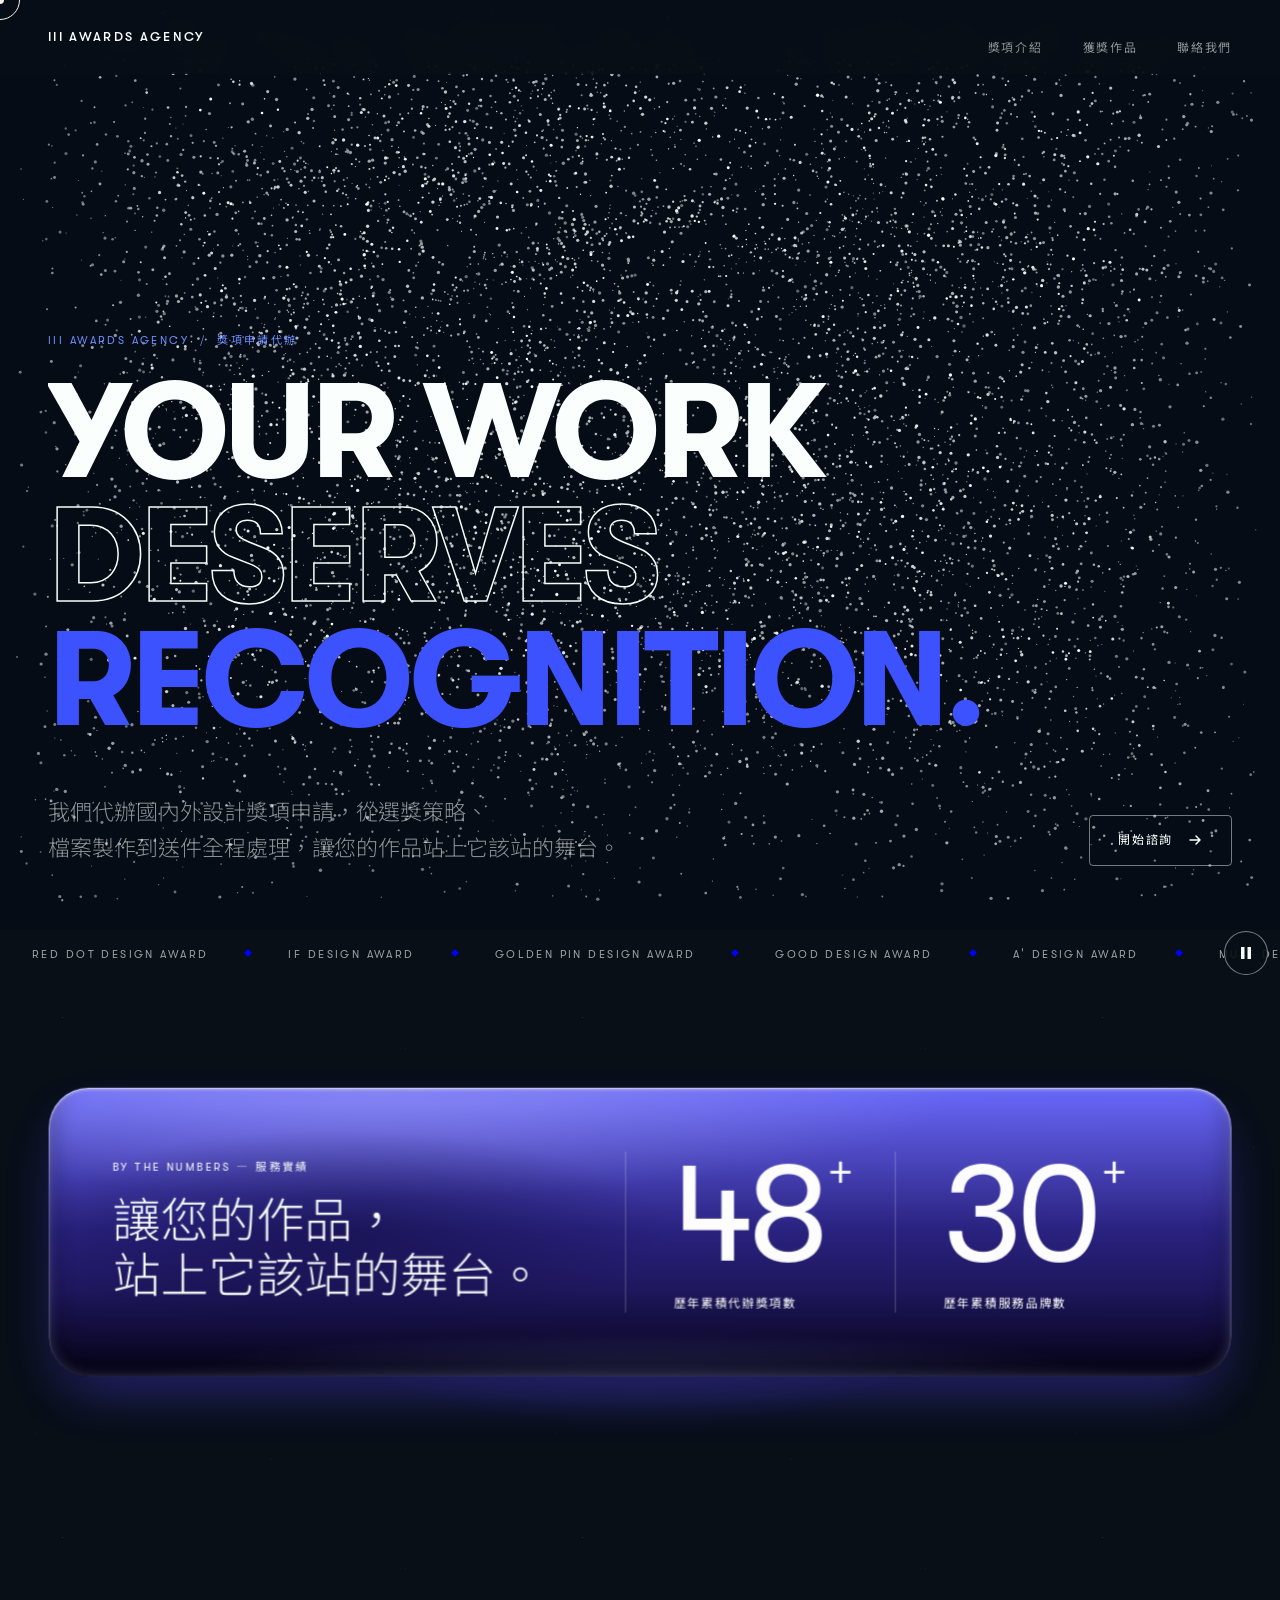
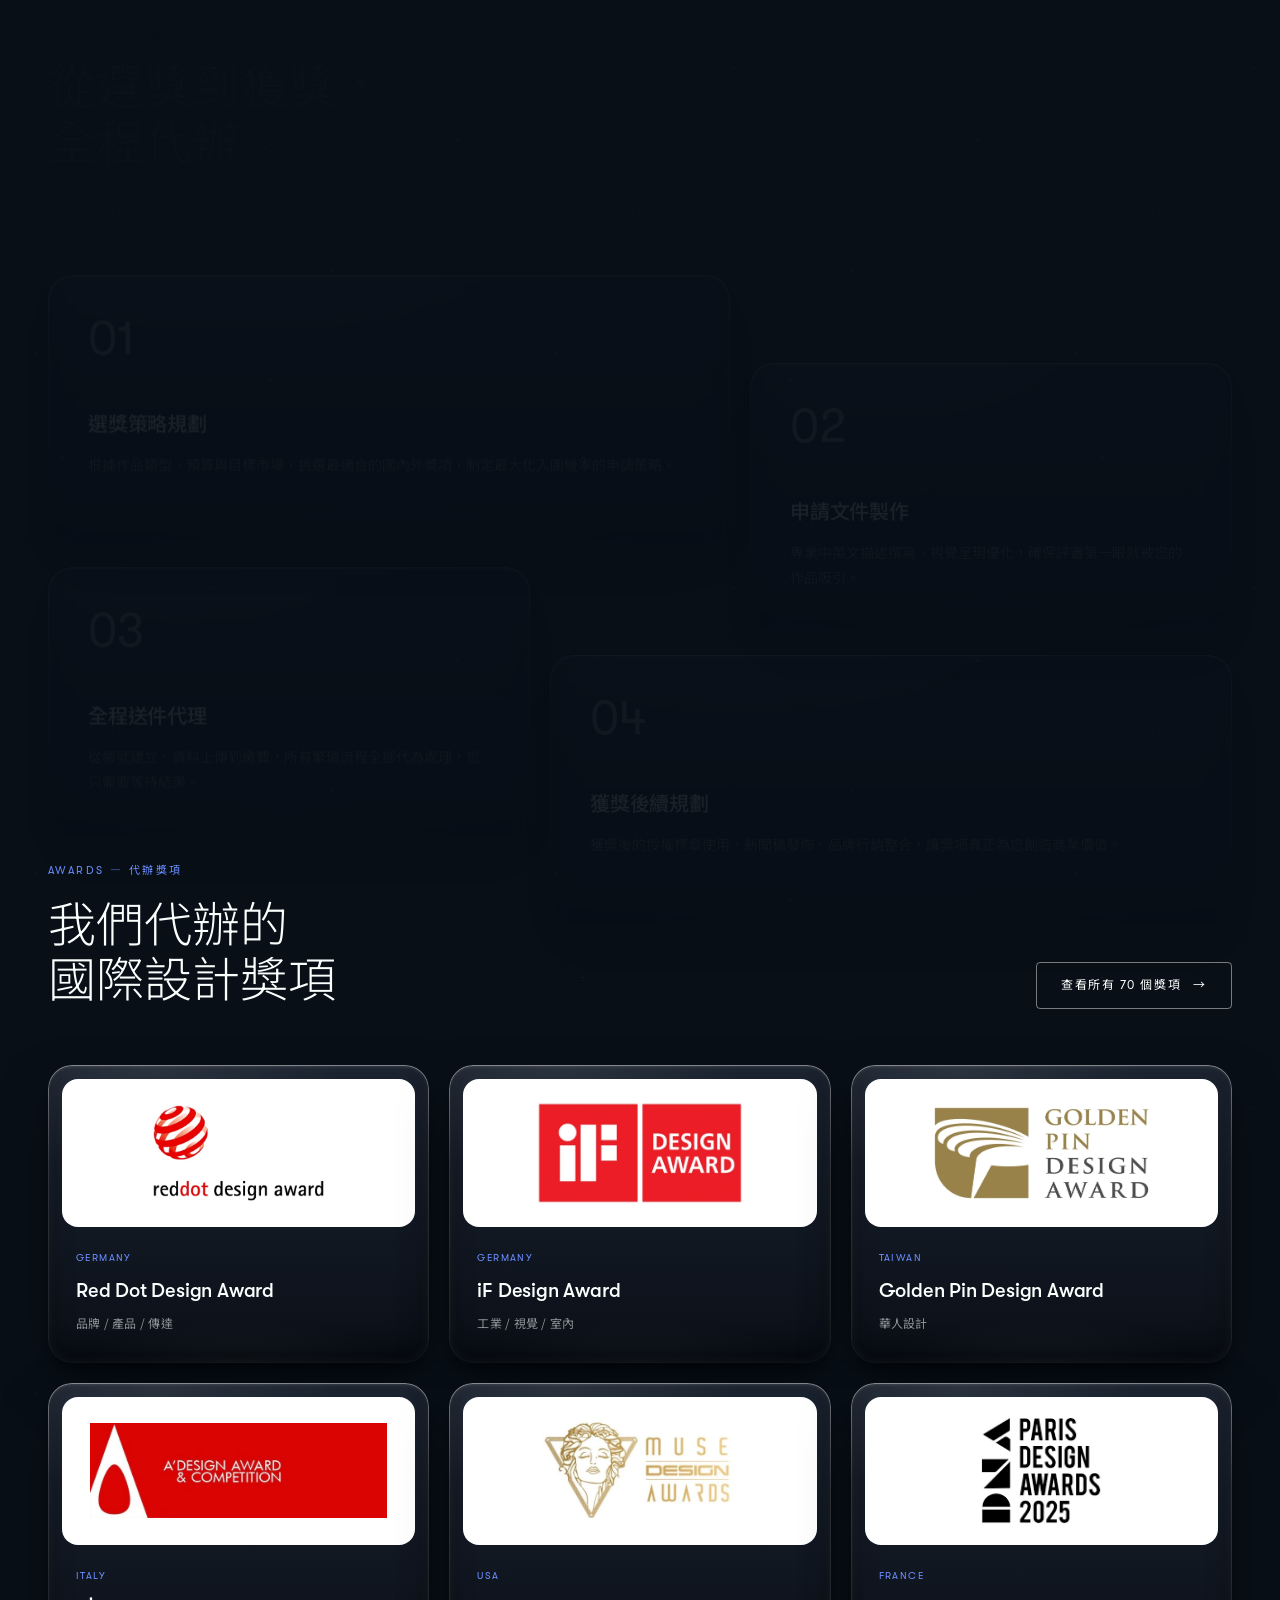
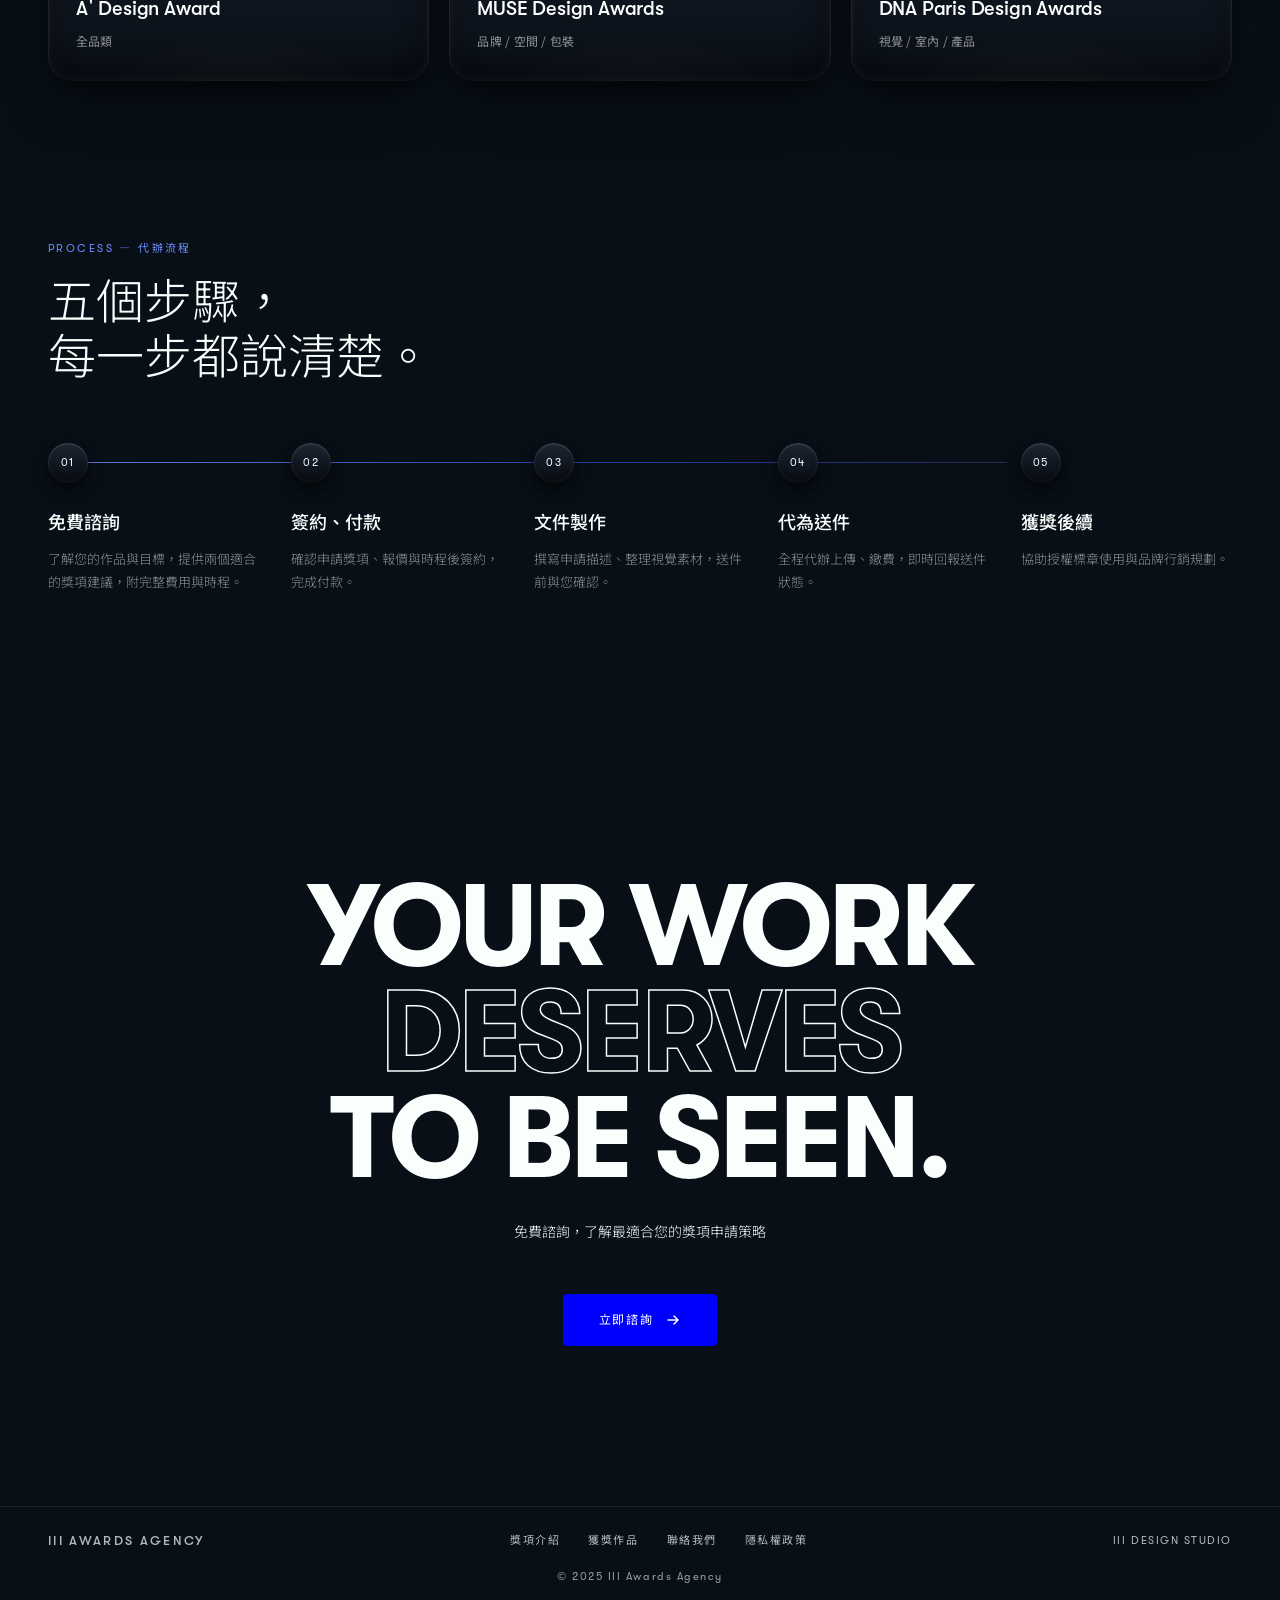
==== commit b26ee523: "Add 48/96/192px favicons, favicon.ico, and WebSite site name Co-Authored-By: Claude Opus 5.5 <norepl" ====
--- a/index.html
+++ b/index.html
@@ -24,7 +24,11 @@
 <meta name="theme-color" content="#080F17">
 <link rel="icon" href="favicon.svg" type="image/svg+xml">
 <link rel="icon" href="favicon-32.png" sizes="32x32" type="image/png">
+<link rel="icon" href="favicon-48.png" sizes="48x48" type="image/png">
+<link rel="icon" href="favicon-96.png" sizes="96x96" type="image/png">
+<link rel="icon" href="favicon-192.png" sizes="192x192" type="image/png">
 <link rel="apple-touch-icon" href="apple-touch-icon.png">
+<script type="application/ld+json">{"@context":"https://schema.org","@type":"WebSite","name":"III Awards Agency","alternateName":["III 獎項代辦","III Awards"],"url":"https://iiiawardsagency.github.io/"}</script>
 <link rel="stylesheet" href="assets/site.css">
 <script src="assets/site.js"></script>
 <link rel="preconnect" href="https://fonts.googleapis.com">
